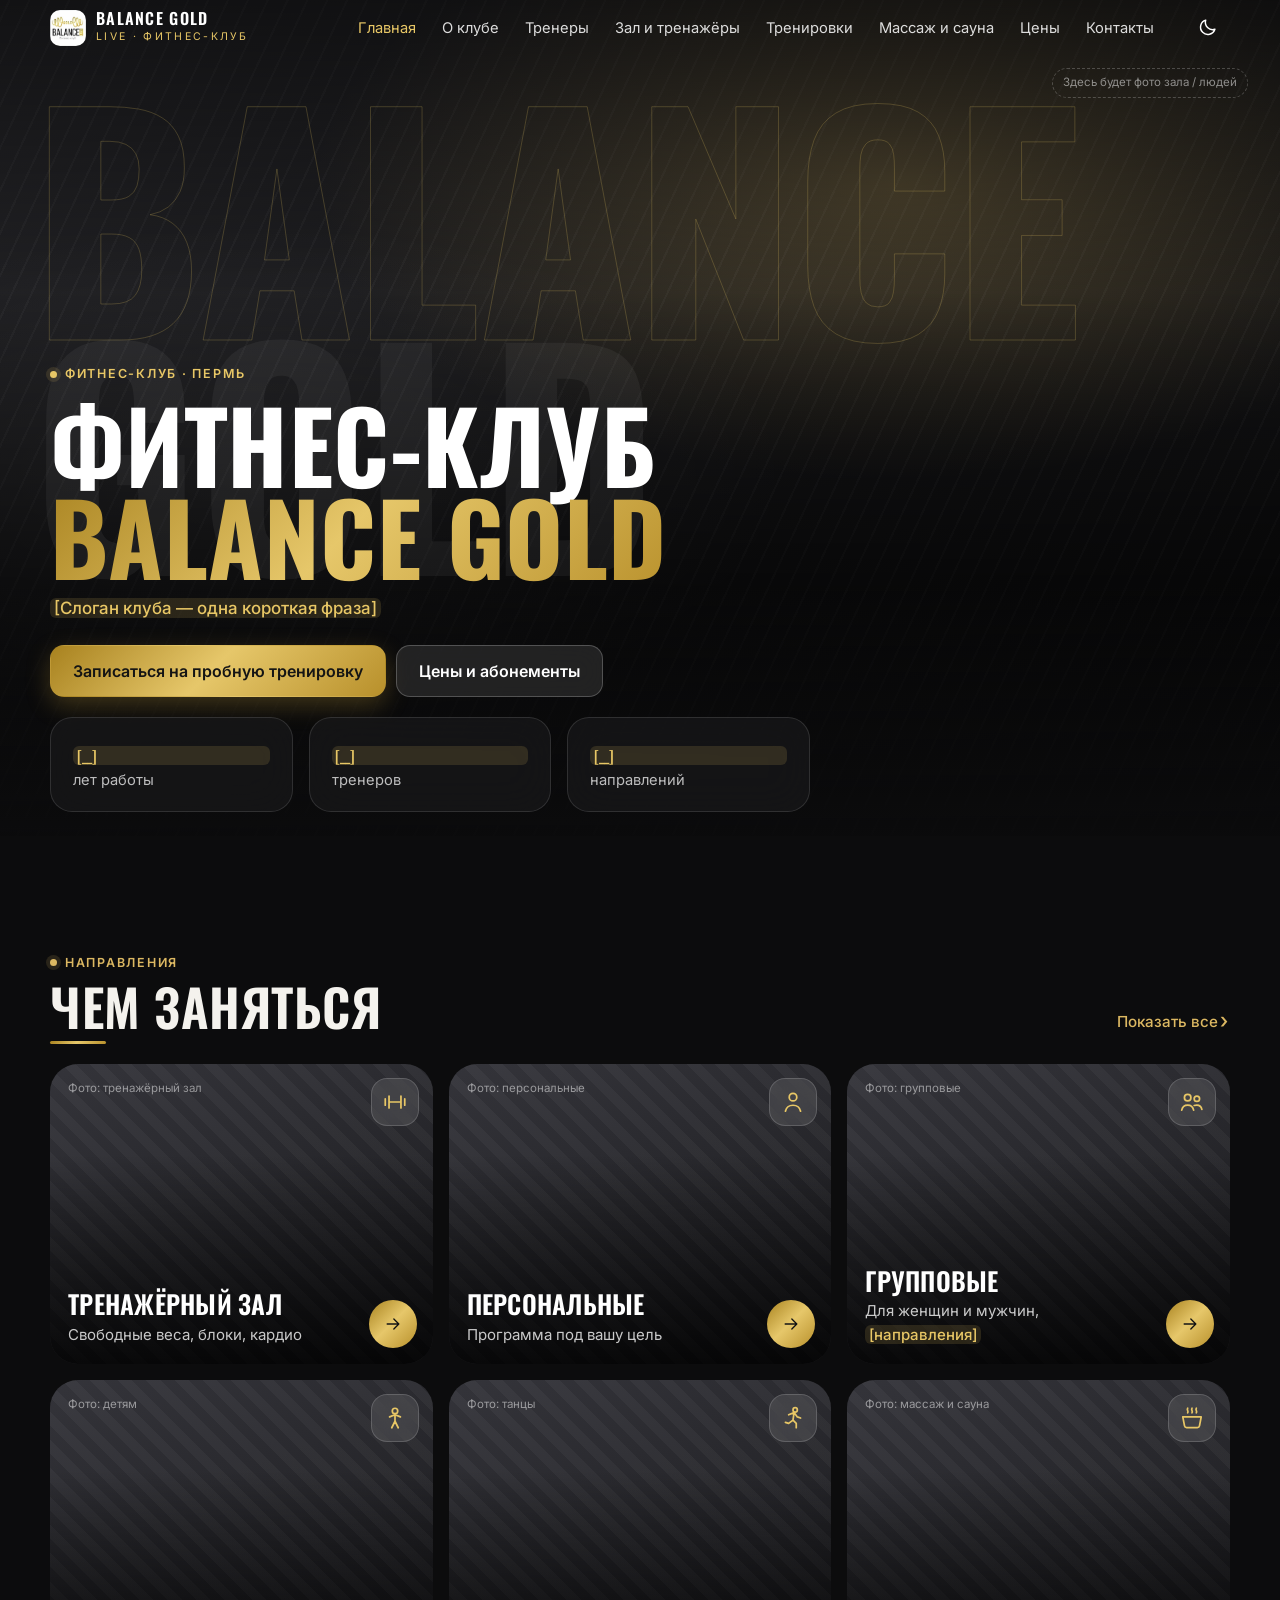
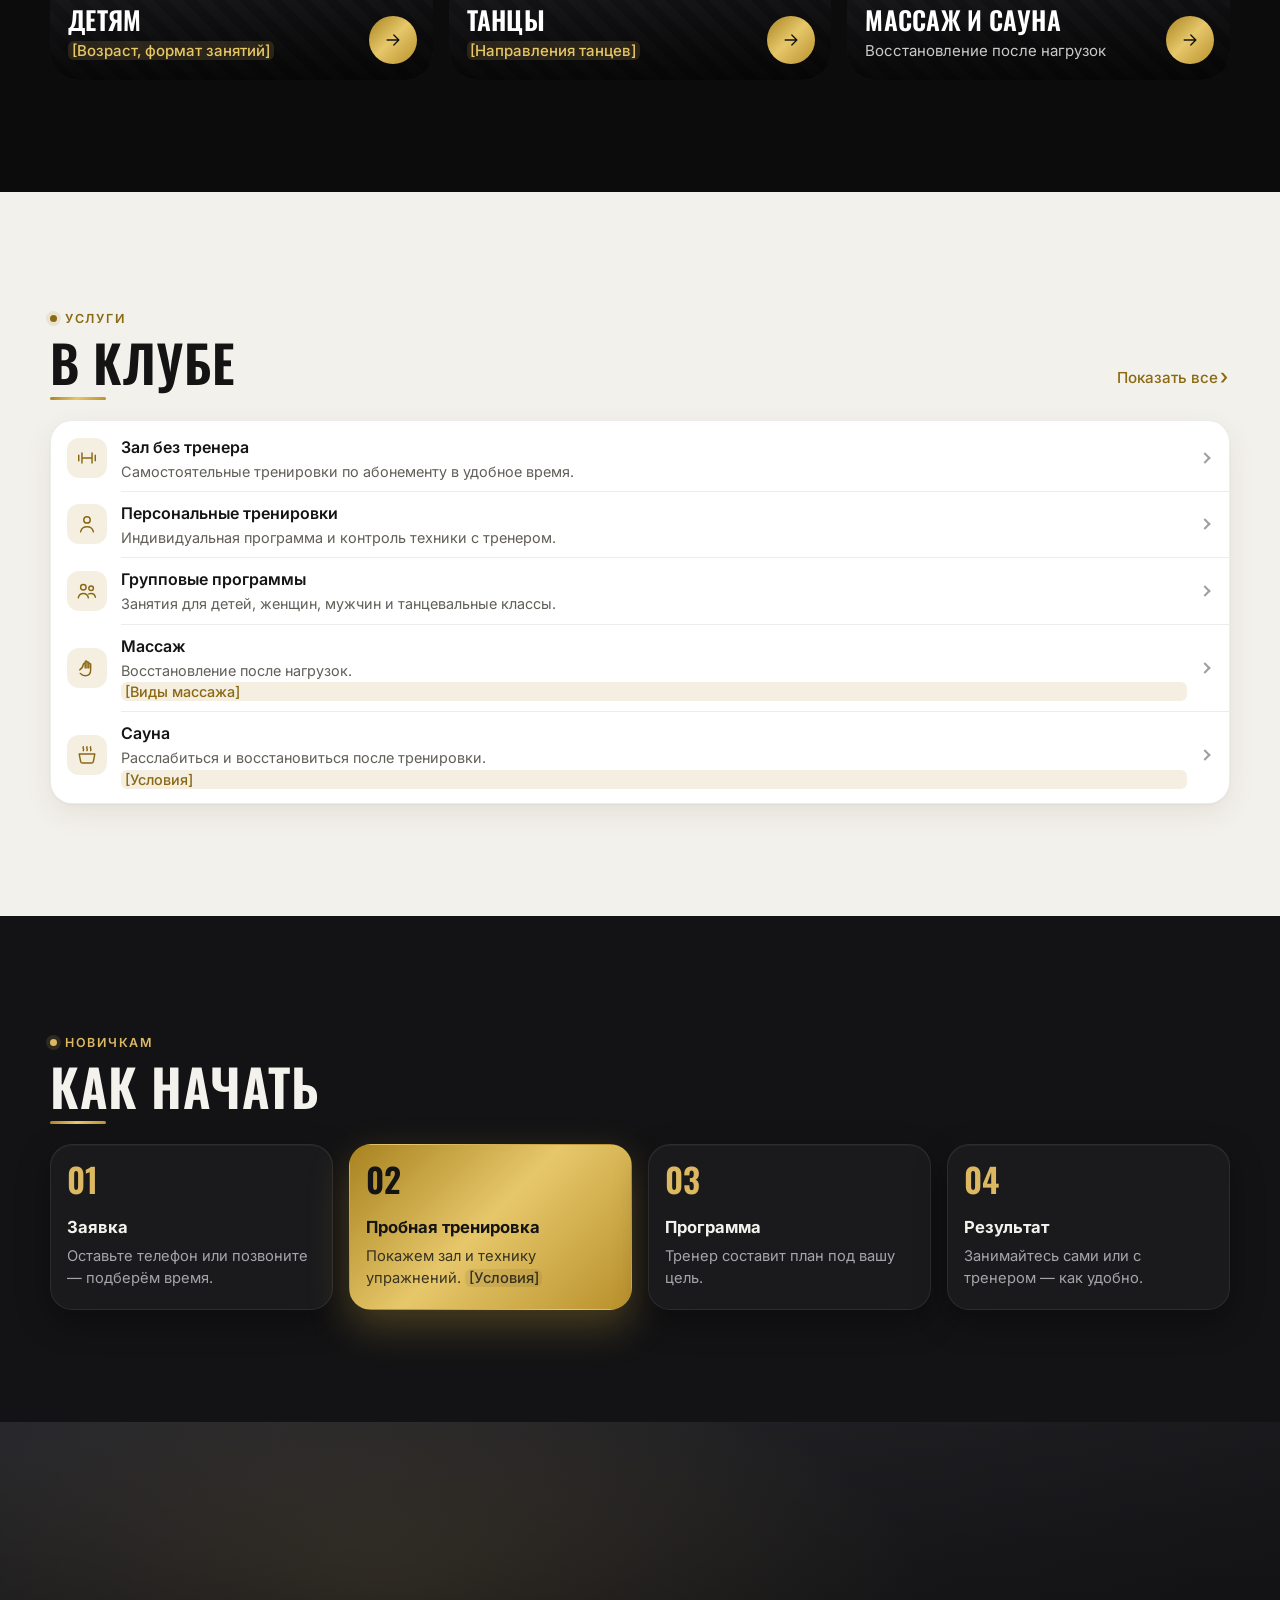
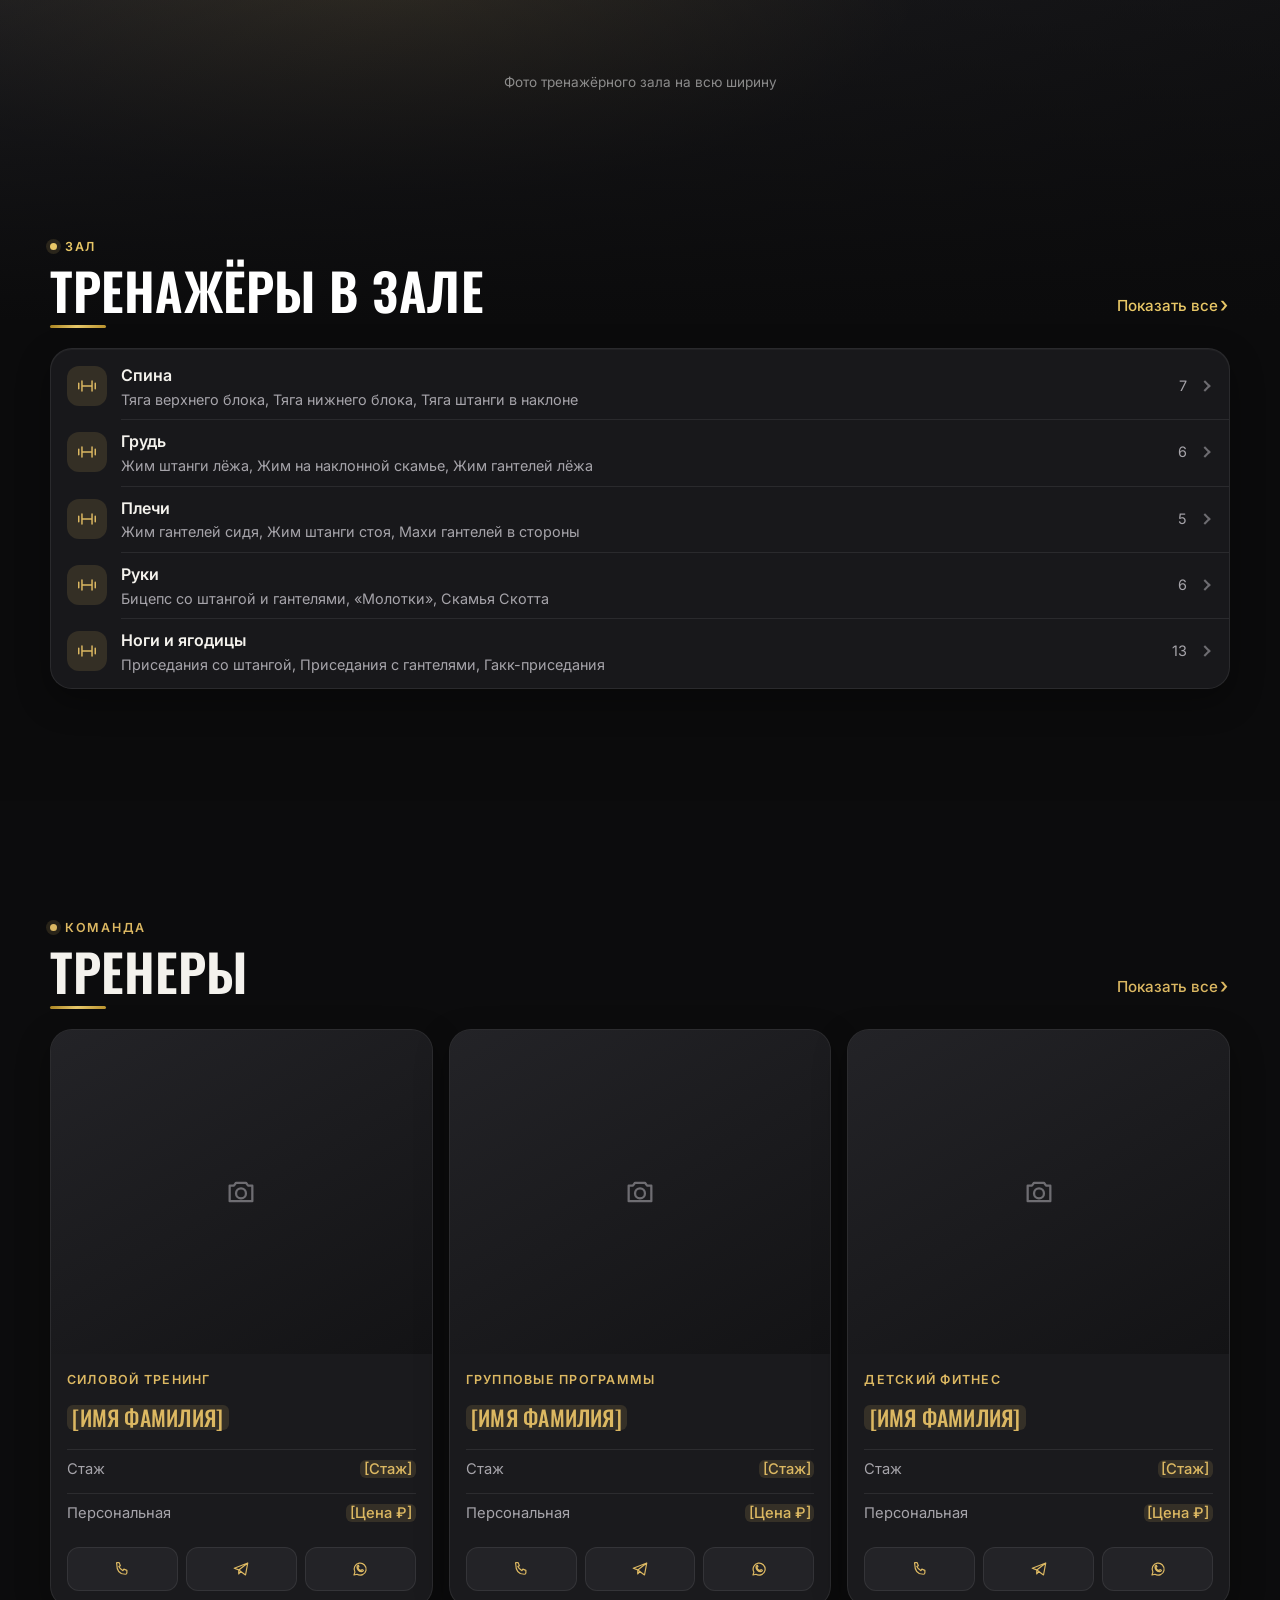
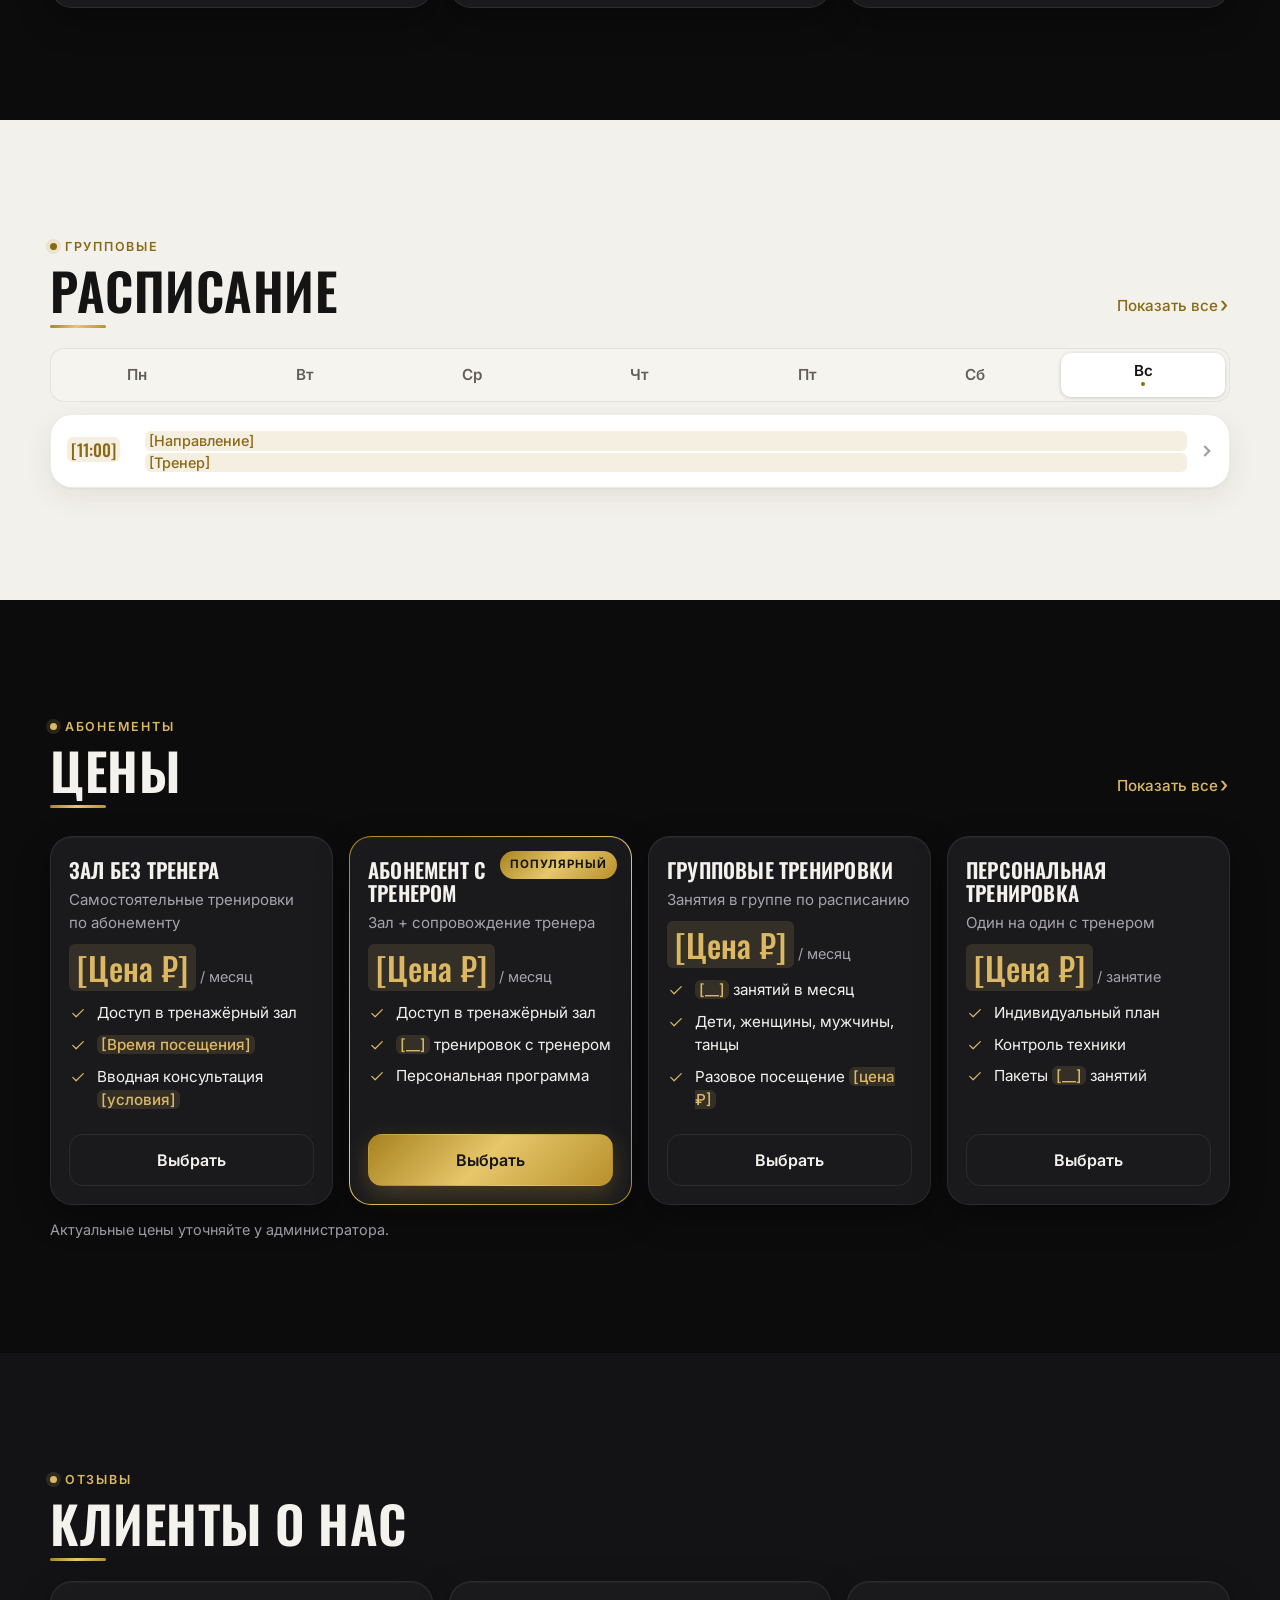
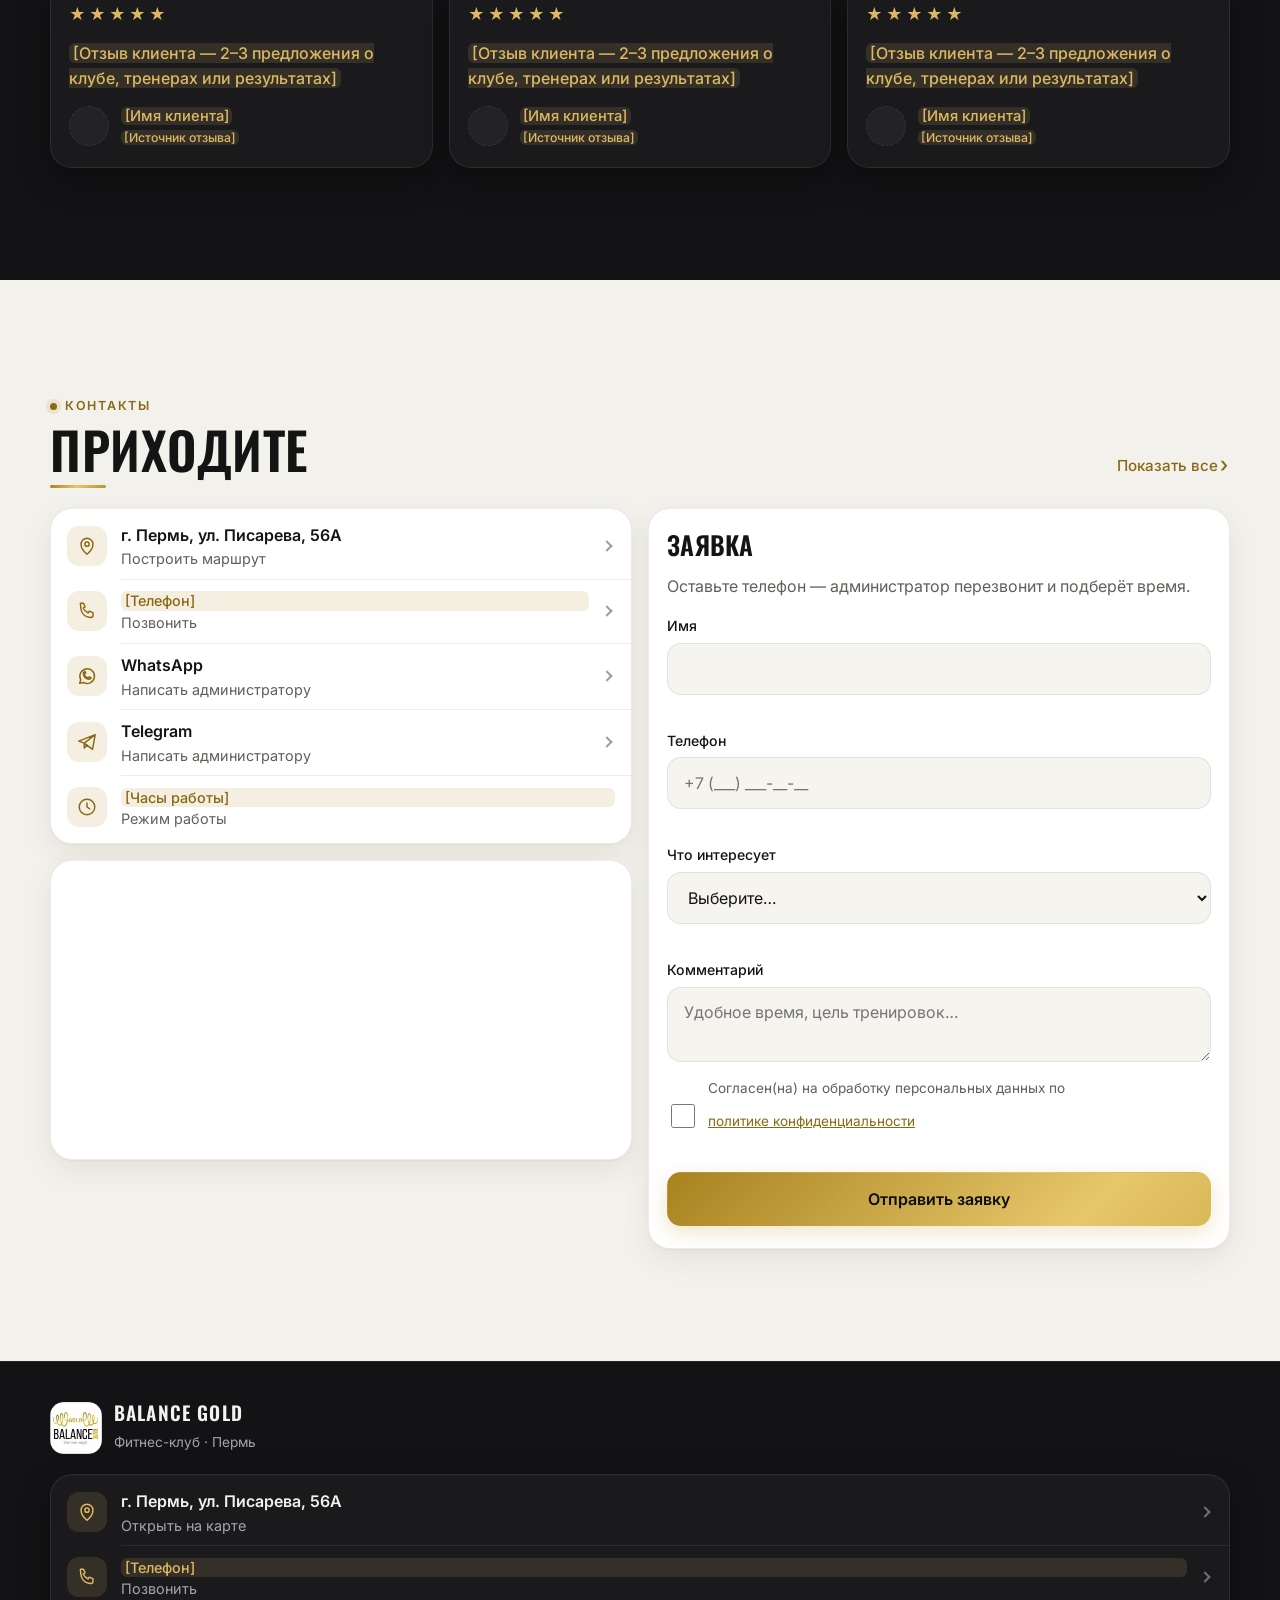
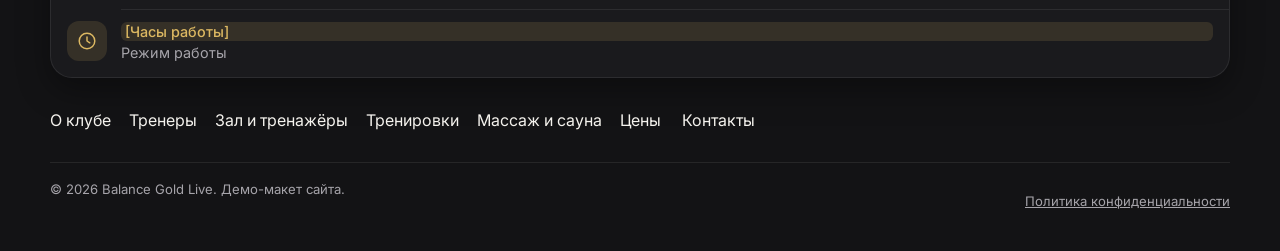
==== index.html @ ab2b9966 "Демо-сайт фитнес-клуба Balance Gold Live Статический мобильный сайт: 9 страниц, тёмная и светлая тем" ====
<!doctype html>
<html lang="ru" data-theme="dark">
<head>
  <meta charset="utf-8">
  <meta name="viewport" content="width=device-width, initial-scale=1, viewport-fit=cover">
  <meta name="robots" content="noindex, nofollow">
  <title>Balance Gold Live — фитнес-клуб в Перми, ул. Писарева, 56А</title>
  <meta name="description" content="Фитнес-клуб Balance Gold Live в Перми: тренажёрный зал, персональные и групповые тренировки, массаж и сауна. Запишитесь на пробную тренировку.">
  <meta property="og:type" content="website">
  <meta property="og:title" content="Balance Gold Live — фитнес-клуб в Перми">
  <meta property="og:description" content="Тренажёрный зал, тренеры, групповые программы, массаж и сауна на ул. Писарева, 56А.">
  <meta property="og:image" content="assets/logo.png">
  <meta property="og:locale" content="ru_RU">
  <meta name="theme-color" content="#0c0c0d">
  <link rel="icon" href="assets/logo.png">
  <link rel="apple-touch-icon" href="assets/logo.png">
  <script>
    /* До отрисовки: тема из памяти + класс .js для анимаций (если main.js не загрузится, через 2.5 с всё покажется) */
    (function (d) {
      try { var t = localStorage.getItem("bg-theme"); if (t) d.setAttribute("data-theme", t); } catch (e) {}
      d.classList.add("js");
      setTimeout(function () { if (!window.__animReady) d.classList.remove("js"); }, 2500);
    })(document.documentElement);
  </script>
  <link rel="preconnect" href="https://fonts.googleapis.com">
  <link rel="preconnect" href="https://fonts.gstatic.com" crossorigin>
  <link href="https://fonts.googleapis.com/css2?family=Inter:wght@400;500;600;700&family=Oswald:wght@500;600;700&display=swap" rel="stylesheet">
  <link rel="stylesheet" href="css/styles.css?v=5">
  <link rel="stylesheet" href="css/app.css?v=5">
  <script type="application/ld+json">
  {
    "@context": "https://schema.org",
    "@type": "SportsActivityLocation",
    "name": "Balance Gold Live",
    "description": "Фитнес-клуб: тренажёрный зал, персональные и групповые тренировки, массаж, сауна",
    "image": "assets/logo.png",
    "address": {
      "@type": "PostalAddress",
      "streetAddress": "ул. Писарева, 56А",
      "addressLocality": "Пермь",
      "addressCountry": "RU"
    },
    "telephone": "[Телефон]",
    "openingHours": "[Часы работы]"
  }
  </script>
</head>
<body class="app">
  <a class="skip-link" href="#main">Перейти к содержимому</a>
  <header id="site-header"></header>

  <main id="main">
    <!-- ПЕРВЫЙ ЭКРАН: фото (пока плейсхолдер) + огромный бледный текст + заголовок + 2 кнопки -->
    <section class="hero2" aria-labelledby="hero-title">
      <div class="hero2__media" role="img" aria-label="Место для фото зала или людей на тренировке"></div>
      <div class="hero2__shade" aria-hidden="true"></div>
      <div class="hero2__bgtext" aria-hidden="true"><span>Balance</span><span>Gold</span></div>
      <span class="hero2__note">Здесь будет фото зала / людей</span>
      <div class="wrap">
        <span class="dot-label" data-anim="fade">Фитнес-клуб · Пермь</span>
        <h1 id="hero-title" data-anim="up" style="--i:1">Фитнес-клуб<br><em>Balance Gold</em></h1>
        <p class="hero2__slogan" data-anim="up" style="--i:2" data-render="clubText" data-key="slogan"></p>
        <div class="hero2__actions" data-anim="up" style="--i:3">
          <a class="b b--gold press" href="#zayavka">Записаться на пробную тренировку</a>
          <a class="b b--glass press" href="#ceny">Цены и абонементы</a>
        </div>
        <!-- Стеклянные карточки с цифрами (всегда поверх тёмного фото — читаются в обеих темах) -->
        <div class="stats" data-render="stats2"></div>
      </div>
    </section>

    <!-- НАПРАВЛЕНИЯ: карточки с фото -->
    <section class="sec" aria-labelledby="dir-title">
      <div class="wrap">
        <div class="sec-head">
          <div><span class="dot-label">Направления</span><h2 class="sec-title" id="dir-title">Чем заняться</h2></div>
          <a class="more" href="trenirovki.html">Показать все</a>
        </div>
        <div class="rail" data-render="dirCards"></div>
      </div>
    </section>

    <!-- УСЛУГИ: группа строк в одной карточке (светлая тёплая секция) -->
    <section class="sec sec--invert" aria-labelledby="svc-title">
      <div class="wrap">
        <div class="sec-head">
          <div><span class="dot-label">Услуги</span><h2 class="sec-title" id="svc-title">В клубе</h2></div>
          <a class="more" href="ceny.html">Показать все</a>
        </div>
        <div class="card rows" data-anim="up" data-render="serviceRows"></div>
      </div>
    </section>

    <!-- КАК НАЧАТЬ: нумерованные карточки, одна золотая -->
    <section class="sec sec--alt" aria-labelledby="steps-title">
      <div class="wrap">
        <div class="sec-head">
          <div><span class="dot-label">Новичкам</span><h2 class="sec-title" id="steps-title">Как начать</h2></div>
        </div>
        <div class="steps2" data-render="steps2"></div>
      </div>
    </section>

    <!-- ЗАЛ: фото на всю ширину + строки групп мышц -->
    <section class="bleed" aria-labelledby="gym-title">
      <div class="bleed__photo" role="img" aria-label="Место для фото тренажёрного зала"><span style="position:relative;z-index:1">Фото тренажёрного зала на всю ширину</span></div>
      <div class="wrap bleed__head">
        <div class="sec-head">
          <div><span class="dot-label">Зал</span><h2 class="sec-title" id="gym-title">Тренажёры в зале</h2></div>
          <a class="more" href="zal.html">Показать все</a>
        </div>
        <div class="card rows" data-anim="up" data-render="muscleRows" data-limit="5"></div>
      </div>
    </section>

    <!-- ТРЕНЕРЫ -->
    <section class="sec" aria-labelledby="coach-title">
      <div class="wrap">
        <div class="sec-head">
          <div><span class="dot-label">Команда</span><h2 class="sec-title" id="coach-title">Тренеры</h2></div>
          <a class="more" href="trenery.html">Показать все</a>
        </div>
        <div class="rail" data-render="coaches" data-limit="3"></div>
      </div>
    </section>

    <!-- РАСПИСАНИЕ: вкладки по дням -->
    <section class="sec sec--invert" aria-labelledby="sch-title">
      <div class="wrap">
        <div class="sec-head">
          <div><span class="dot-label">Групповые</span><h2 class="sec-title" id="sch-title">Расписание</h2></div>
          <a class="more" href="trenirovki.html#raspisanie">Показать все</a>
        </div>
        <div data-anim="up" data-render="dayTabs"></div>
      </div>
    </section>

    <!-- ЦЕНЫ -->
    <section class="sec" id="ceny" aria-labelledby="price-title">
      <div class="wrap">
        <div class="sec-head">
          <div><span class="dot-label">Абонементы</span><h2 class="sec-title" id="price-title">Цены</h2></div>
          <a class="more" href="ceny.html">Показать все</a>
        </div>
        <div class="rail rail--4" data-render="plans" style="padding-top:8px"></div>
        <p class="note">Актуальные цены уточняйте у администратора.</p>
      </div>
    </section>

    <!-- ОТЗЫВЫ -->
    <section class="sec sec--alt" aria-labelledby="rev-title">
      <div class="wrap">
        <div class="sec-head">
          <div><span class="dot-label">Отзывы</span><h2 class="sec-title" id="rev-title">Клиенты о нас</h2></div>
        </div>
        <div class="rail" data-render="quotes"></div>
      </div>
    </section>

    <!-- КОНТАКТЫ И ЗАЯВКА -->
    <section class="sec sec--invert" id="zayavka" aria-labelledby="cnt-title">
      <div class="wrap">
        <div class="sec-head">
          <div><span class="dot-label">Контакты</span><h2 class="sec-title" id="cnt-title">Приходите</h2></div>
          <a class="more" href="kontakty.html">Показать все</a>
        </div>
        <div class="contact2">
          <div style="display:grid;gap:var(--gap)">
            <div class="card rows" data-anim="left" data-render="contactRows"></div>
            <div class="card map2" data-anim="left" data-render="map"></div>
          </div>
          <div data-anim="right" data-render="leadForm"></div>
        </div>
      </div>
    </section>
  </main>

  <footer id="site-footer"></footer>

  <script src="js/data.js?v=5"></script>
  <script src="js/main.js?v=5"></script>
</body>
</html>
---- css/styles.css ----
/* =========================================================
   Balance Gold Live — дизайн-токены
   Меняйте цвета, шрифты и отступы здесь — они применятся ко всему сайту.
   ========================================================= */
:root {
  /* Цвета */
  --black: #0d0d0e;
  --graphite: #17171a;
  --graphite-2: #212125;
  --line-dark: #2e2e33;
  --white: #ffffff;
  --paper: #f6f4ef;          /* тёплый светлый фон для светлых секций */
  --line-light: #e4e0d6;
  --text: #1a1a1c;
  --text-muted: #5f5f66;     /* серый на светлом (контраст ≥ 4.5:1) */
  --text-muted-dark: #a6a6ad;/* серый на тёмном (контраст ≥ 4.5:1) */

  --gold: #c9a23a;           /* основной золотой — на тёмном фоне */
  --gold-light: #e8c766;
  --gold-dark: #9a7418;
  --gold-ink: #7d5e10;       /* золото для текста на белом (контраст ≥ 4.5:1) */
  --gold-grad: linear-gradient(135deg, #b8902b 0%, #e8c766 48%, #9a7418 100%);

  /* Шрифты */
  --font-head: "Oswald", "Arial Narrow", sans-serif;
  --font-body: "Inter", system-ui, -apple-system, "Segoe UI", sans-serif;

  /* Размеры текста (адаптивные) */
  --fs-h1: clamp(2.4rem, 6vw + 1rem, 5.2rem);
  --fs-h2: clamp(1.9rem, 3vw + 1rem, 3rem);
  --fs-h3: 1.25rem;
  --fs-body: 1rem;
  --fs-small: .875rem;

  /* Отступы */
  --sp-1: 4px;  --sp-2: 8px;  --sp-3: 12px; --sp-4: 16px;
  --sp-5: 24px; --sp-6: 32px; --sp-7: 48px; --sp-8: 72px; --sp-9: 112px;
  --container: 1200px;
  --gutter: 16px;

  /* Формы */
  --radius: 14px;
  --radius-sm: 8px;
  --shadow: 0 10px 30px rgba(0,0,0,.08);
  --shadow-dark: 0 14px 40px rgba(0,0,0,.45);
  --ease: cubic-bezier(.2,.7,.2,1);
}
@media (min-width: 768px) { :root { --gutter: 32px; } }

/* ---------- База ---------- */
*, *::before, *::after { box-sizing: border-box; }
html { scroll-behavior: smooth; -webkit-text-size-adjust: 100%; }
body {
  margin: 0;
  font-family: var(--font-body);
  font-size: var(--fs-body);
  line-height: 1.6;
  color: var(--text);
  background: var(--white);
  overflow-x: hidden;
}
img { max-width: 100%; display: block; }
a { color: inherit; }
h1, h2, h3 { font-family: var(--font-head); font-weight: 600; line-height: 1.08; margin: 0; letter-spacing: .01em; text-transform: uppercase; }
p { margin: 0; }
:focus-visible { outline: 3px solid var(--gold-light); outline-offset: 3px; border-radius: 4px; }
.sr-only { position: absolute; width: 1px; height: 1px; overflow: hidden; clip: rect(0 0 0 0); white-space: nowrap; }
.skip-link { position: absolute; left: 12px; top: -60px; z-index: 100; background: var(--gold); color: var(--black); padding: 10px 16px; border-radius: var(--radius-sm); font-weight: 600; }
.skip-link:focus { top: 12px; }

.container { width: 100%; max-width: calc(var(--container) + var(--gutter) * 2); margin: 0 auto; padding: 0 var(--gutter); }
.section { padding: var(--sp-8) 0; }
@media (min-width: 1024px) { .section { padding: var(--sp-9) 0; } }
.section--dark { background: var(--black); color: var(--white); }
.section--graphite { background: var(--graphite); color: var(--white); }
.section--paper { background: var(--paper); }

/* Плейсхолдер — квадратные скобки подсвечиваются, чтобы заглушки были видны */
.ph { color: var(--gold-ink); background: rgba(201,162,58,.12); border-radius: 4px; padding: 0 .25em; font-weight: 500; }
.section--dark .ph, .section--graphite .ph, .hero .ph, .site-footer .ph { color: var(--gold-light); background: rgba(232,199,102,.1); }

/* ---------- Заголовки секций ---------- */
.eyebrow {
  display: inline-flex; align-items: center; gap: 10px;
  font-family: var(--font-head); font-size: .85rem; letter-spacing: .22em; text-transform: uppercase;
  color: var(--gold-ink); margin-bottom: var(--sp-4);
}
.eyebrow::before { content: ""; width: 28px; height: 2px; background: var(--gold-grad); }
.section--dark .eyebrow, .section--graphite .eyebrow { color: var(--gold); }
.section-head { display: flex; flex-wrap: wrap; align-items: flex-end; justify-content: space-between; gap: var(--sp-5); margin-bottom: var(--sp-7); }
.section-head h2 { font-size: var(--fs-h2); max-width: 16ch; }
.section-head p { max-width: 46ch; color: var(--text-muted); }
.section--dark .section-head p, .section--graphite .section-head p { color: var(--text-muted-dark); }
.gold-text { background: var(--gold-grad); -webkit-background-clip: text; background-clip: text; color: transparent; }

/* ---------- Кнопки ---------- */
.btn {
  display: inline-flex; align-items: center; justify-content: center; gap: 10px;
  min-height: 48px; padding: 0 26px; border-radius: 999px; border: 1.5px solid transparent;
  font-family: var(--font-head); font-size: 1rem; letter-spacing: .08em; text-transform: uppercase;
  text-decoration: none; cursor: pointer; transition: transform .25s var(--ease), box-shadow .25s var(--ease), background-color .25s, color .25s, border-color .25s;
}
.btn svg { width: 18px; height: 18px; flex: none; }
.btn--gold { background: var(--gold-grad); background-size: 160% 160%; color: var(--black); box-shadow: 0 6px 20px rgba(201,162,58,.28); }
.btn--gold:hover { transform: translateY(-2px); box-shadow: 0 10px 28px rgba(201,162,58,.42); background-position: 100% 0; }
.btn--outline { border-color: rgba(255,255,255,.4); color: var(--white); background: transparent; }
.btn--outline:hover { border-color: var(--gold-light); color: var(--gold-light); }
.btn--dark { background: var(--black); color: var(--white); }
.btn--dark:hover { background: var(--graphite-2); transform: translateY(-2px); }
.btn--ghost { border-color: var(--line-light); color: var(--text); background: var(--white); }
.btn--ghost:hover { border-color: var(--gold); color: var(--gold-ink); }
.btn--sm { min-height: 40px; padding: 0 16px; font-size: .85rem; }
.btn--block { width: 100%; }

/* ---------- Шапка ---------- */
.site-header {
  position: sticky; top: 0; z-index: 50;
  background: rgba(13,13,14,.88); backdrop-filter: blur(12px); -webkit-backdrop-filter: blur(12px);
  border-bottom: 1px solid rgba(201,162,58,.18);
  color: var(--white);
}
.site-header .container { display: flex; align-items: center; justify-content: space-between; gap: var(--sp-4); height: 72px; }
.brand { display: flex; align-items: center; gap: 12px; text-decoration: none; }
.brand img { width: 52px; height: 52px; border-radius: 12px; }
.brand-text { font-family: var(--font-head); line-height: 1; text-transform: uppercase; }
.brand-text b { display: block; font-size: 1.15rem; letter-spacing: .06em; font-weight: 600; }
.brand-text small { display: block; font-size: .7rem; letter-spacing: .3em; color: var(--gold); margin-top: 4px; }
.nav { display: none; }
.nav ul { list-style: none; margin: 0; padding: 0; display: flex; gap: 4px; }
.nav a { display: block; padding: 8px 12px; font-size: .92rem; text-decoration: none; color: rgba(255,255,255,.82); border-radius: 999px; transition: color .2s, background-color .2s; }
.nav a:hover, .nav a[aria-current="page"] { color: var(--gold-light); }
.nav a[aria-current="page"] { background: rgba(201,162,58,.1); }
.header-cta { display: none; }
.burger { width: 46px; height: 46px; border-radius: 12px; border: 1px solid var(--line-dark); background: transparent; color: var(--white); display: grid; place-items: center; cursor: pointer; }
.burger span, .burger span::before, .burger span::after { display: block; width: 20px; height: 2px; background: currentColor; border-radius: 2px; position: relative; transition: transform .3s var(--ease), background-color .2s; }
.burger span::before, .burger span::after { content: ""; position: absolute; left: 0; }
.burger span::before { top: -6px; } .burger span::after { top: 6px; }
.burger[aria-expanded="true"] span { background: transparent; }
.burger[aria-expanded="true"] span::before { transform: translateY(6px) rotate(45deg); }
.burger[aria-expanded="true"] span::after { transform: translateY(-6px) rotate(-45deg); }

.mobile-menu {
  position: fixed; inset: 72px 0 0 0; z-index: 49; background: var(--black); color: var(--white);
  padding: var(--sp-5) var(--gutter) var(--sp-7); overflow-y: auto;
  opacity: 0; visibility: hidden; transform: translateY(-8px); transition: opacity .25s, transform .25s var(--ease), visibility .25s;
}
.mobile-menu.is-open { opacity: 1; visibility: visible; transform: none; }
.mobile-menu ul { list-style: none; margin: 0 0 var(--sp-6); padding: 0; }
.mobile-menu li a { display: flex; justify-content: space-between; padding: 16px 0; border-bottom: 1px solid var(--line-dark); font-family: var(--font-head); font-size: 1.4rem; text-transform: uppercase; text-decoration: none; letter-spacing: .04em; }
.mobile-menu li a[aria-current="page"] { color: var(--gold-light); }
.mobile-menu li a::after { content: "→"; color: var(--gold); }

@media (min-width: 1100px) {
  .nav { display: block; }
  .header-cta { display: inline-flex; }
  .burger, .mobile-menu { display: none; }
}

/* ---------- Первый экран ---------- */
.hero {
  position: relative; color: var(--white); background: var(--black); overflow: hidden;
  min-height: calc(100svh - 72px); display: flex; align-items: center; padding: var(--sp-8) 0;
}
.hero__bg {
  position: absolute; inset: 0;
  background:
    radial-gradient(60% 70% at 85% 30%, rgba(201,162,58,.22), transparent 60%),
    radial-gradient(50% 60% at 10% 100%, rgba(201,162,58,.10), transparent 60%),
    repeating-linear-gradient(115deg, rgba(255,255,255,.025) 0 2px, transparent 2px 22px),
    linear-gradient(180deg, #121214, #0b0b0c);
}
.hero__photo-note {
  position: absolute; right: var(--gutter); bottom: var(--sp-5);
  font-size: .75rem; color: rgba(255,255,255,.45); border: 1px dashed rgba(255,255,255,.2); border-radius: 999px; padding: 6px 12px;
}
.hero__waves { position: absolute; right: -60px; top: 50%; transform: translateY(-50%); width: min(720px, 90vw); opacity: .5; pointer-events: none; }
.hero .container { position: relative; display: grid; gap: var(--sp-7); align-items: center; }
.hero__kicker { display: inline-flex; align-items: center; gap: 10px; font-size: .85rem; color: var(--text-muted-dark); border: 1px solid var(--line-dark); padding: 6px 14px 6px 8px; border-radius: 999px; margin-bottom: var(--sp-5); }
.hero__kicker i { width: 8px; height: 8px; border-radius: 50%; background: var(--gold); box-shadow: 0 0 0 4px rgba(201,162,58,.2); }
.hero h1 { font-size: var(--fs-h1); font-weight: 700; }
.hero h1 .line2 { display: block; }
.hero__slogan { margin-top: var(--sp-5); font-size: 1.15rem; color: rgba(255,255,255,.82); max-width: 40ch; }
.hero__actions { display: flex; flex-wrap: wrap; gap: var(--sp-3); margin-top: var(--sp-6); }
.hero__facts { display: flex; flex-wrap: wrap; gap: var(--sp-5) var(--sp-6); margin-top: var(--sp-7); padding-top: var(--sp-5); border-top: 1px solid var(--line-dark); }
.hero__facts div { min-width: 120px; }
.hero__facts b { display: block; font-family: var(--font-head); font-size: 1.6rem; font-weight: 500; }
.hero__facts span { font-size: .85rem; color: var(--text-muted-dark); }
.hero__logo-card { justify-self: center; position: relative; width: min(300px, 70vw); aspect-ratio: 1; }
.hero__logo-card img { width: 100%; height: 100%; border-radius: 22%; box-shadow: var(--shadow-dark), 0 0 0 1px rgba(201,162,58,.35), 0 0 80px rgba(201,162,58,.18); }
.hero__logo-card::before { content: ""; position: absolute; inset: -18px; border-radius: 26%; border: 1px solid rgba(201,162,58,.3); }
@media (min-width: 900px) {
  .hero .container { grid-template-columns: 1.3fr .9fr; }
  .hero__logo-card { justify-self: end; }
}

/* ---------- Карточки услуг ---------- */
.grid { display: grid; gap: var(--sp-4); }
@media (min-width: 640px) { .grid--2, .grid--3, .grid--4, .grid--5 { grid-template-columns: repeat(2, 1fr); } }
@media (min-width: 1024px) {
  .grid--3 { grid-template-columns: repeat(3, 1fr); }
  .grid--4 { grid-template-columns: repeat(4, 1fr); }
  .grid--5 { grid-template-columns: repeat(6, 1fr); }
  .grid--5 > :nth-child(-n+3) { grid-column: span 2; }
  .grid--5 > :nth-child(n+4) { grid-column: span 3; }
}
.service {
  position: relative; display: flex; flex-direction: column; gap: var(--sp-3);
  padding: var(--sp-6) var(--sp-5); background: var(--white); border: 1px solid var(--line-light); border-radius: var(--radius);
  text-decoration: none; overflow: hidden; transition: transform .3s var(--ease), box-shadow .3s var(--ease), border-color .3s;
}
.service::after { content: ""; position: absolute; left: 0; right: 0; bottom: 0; height: 3px; background: var(--gold-grad); transform: scaleX(0); transform-origin: left; transition: transform .4s var(--ease); }
.service:hover { transform: translateY(-4px); box-shadow: var(--shadow); border-color: transparent; }
.service:hover::after { transform: scaleX(1); }
.service__icon { width: 52px; height: 52px; border-radius: 14px; display: grid; place-items: center; background: var(--black); color: var(--gold-light); margin-bottom: var(--sp-2); }
.service__icon svg { width: 26px; height: 26px; }
.service h3 { font-size: var(--fs-h3); }
.service p { color: var(--text-muted); font-size: .95rem; }
.service__more { margin-top: auto; padding-top: var(--sp-3); font-size: .9rem; font-weight: 600; color: var(--gold-ink); }

/* ---------- Тренажёры (превью) ---------- */
.equip { display: grid; gap: var(--sp-6); }
@media (min-width: 900px) { .equip { grid-template-columns: 1fr 1.1fr; align-items: stretch; } }
.photo-ph {
  position: relative; border-radius: var(--radius); overflow: hidden; min-height: 260px;
  background: linear-gradient(135deg, #2a2a2e, #1b1b1e); display: grid; place-items: center; text-align: center;
  color: rgba(255,255,255,.55); font-size: .9rem; padding: var(--sp-5);
}
.photo-ph::before { content: ""; position: absolute; inset: 0; background: repeating-linear-gradient(45deg, rgba(255,255,255,.03) 0 10px, transparent 10px 20px); }
.photo-ph::after { content: ""; position: absolute; inset: 0; background: linear-gradient(180deg, transparent 50%, rgba(0,0,0,.45)); }
.photo-ph span { position: relative; z-index: 1; display: inline-flex; flex-direction: column; align-items: center; gap: 10px; }
.photo-ph svg { width: 34px; height: 34px; color: var(--gold); opacity: .8; }
.photo-ph--light { background: linear-gradient(135deg, #e9e6df, #dcd8ce); color: var(--text-muted); }
.photo-ph--light::after { display: none; }
.muscle-list { display: grid; gap: var(--sp-2); }
@media (min-width: 560px) { .muscle-list { grid-template-columns: 1fr 1fr; } }
.muscle {
  display: flex; justify-content: space-between; align-items: center; gap: var(--sp-3);
  padding: 14px 18px; border-radius: var(--radius-sm); border: 1px solid var(--line-dark); background: var(--graphite-2);
  transition: border-color .25s, transform .25s var(--ease);
}
.muscle:hover { border-color: rgba(201,162,58,.6); transform: translateX(3px); }
.muscle b { font-weight: 500; }
.muscle small { color: var(--text-muted-dark); font-size: .8rem; display: block; margin-top: 2px; }
.muscle__count { flex: none; font-family: var(--font-head); color: var(--black); background: var(--gold-grad); border-radius: 999px; min-width: 34px; height: 28px; display: grid; place-items: center; font-size: .9rem; padding: 0 8px; }
.equip__note { margin-top: var(--sp-5); display: flex; flex-wrap: wrap; gap: var(--sp-3); align-items: center; }

/* ---------- Тренеры ---------- */
.trainer { background: var(--white); border-radius: var(--radius); border: 1px solid var(--line-light); overflow: hidden; display: flex; flex-direction: column; transition: transform .3s var(--ease), box-shadow .3s var(--ease); }
.trainer:hover { transform: translateY(-4px); box-shadow: var(--shadow); }
.trainer .photo-ph { border-radius: 0; min-height: 0; aspect-ratio: 4 / 3; }
.trainer__body { padding: var(--sp-5); display: flex; flex-direction: column; gap: var(--sp-2); flex: 1; }
.trainer__tag { align-self: flex-start; font-size: .75rem; letter-spacing: .12em; text-transform: uppercase; color: var(--gold-ink); border: 1px solid rgba(201,162,58,.45); border-radius: 999px; padding: 3px 10px; }
.trainer h3 { font-size: 1.35rem; margin-top: var(--sp-1); }
.trainer dl { margin: var(--sp-2) 0 0; display: grid; grid-template-columns: auto 1fr; gap: 4px 12px; font-size: .9rem; }
.trainer dt { color: var(--text-muted); }
.trainer dd { margin: 0; text-align: right; }
.trainer__contacts { display: grid; grid-template-columns: repeat(3, 1fr); gap: 6px; margin-top: auto; padding-top: var(--sp-4); }
.contact-btn { display: flex; flex-direction: column; align-items: center; gap: 4px; padding: 10px 4px; border-radius: var(--radius-sm); border: 1px solid var(--line-light); font-size: .75rem; text-decoration: none; color: var(--text); transition: border-color .2s, background-color .2s, color .2s; }
.contact-btn svg { width: 18px; height: 18px; color: var(--gold-ink); }
.contact-btn:hover { background: var(--black); color: var(--white); border-color: var(--black); }
.contact-btn:hover svg { color: var(--gold-light); }

/* ---------- Цены ---------- */
.price { position: relative; display: flex; flex-direction: column; gap: var(--sp-3); padding: var(--sp-6) var(--sp-5); border-radius: var(--radius); background: var(--graphite-2); border: 1px solid var(--line-dark); }
.price h3 { font-size: 1.2rem; }
.price p { color: var(--text-muted-dark); font-size: .92rem; }
.price__value { font-family: var(--font-head); font-size: 2rem; margin: var(--sp-2) 0; }
.price__value small { font-family: var(--font-body); font-size: .85rem; color: var(--text-muted-dark); margin-left: 4px; }
.price ul { list-style: none; margin: 0 0 var(--sp-4); padding: 0; display: grid; gap: 8px; font-size: .92rem; }
.price li { display: flex; gap: 10px; }
.price li::before { content: ""; flex: none; width: 16px; height: 16px; margin-top: 3px; border-radius: 50%; background: radial-gradient(circle, var(--gold) 0 3px, transparent 4px), rgba(201,162,58,.18); }
.price .btn { margin-top: auto; }
.price--popular { border: 1.5px solid transparent; background: linear-gradient(var(--graphite-2), var(--graphite-2)) padding-box, var(--gold-grad) border-box; box-shadow: 0 20px 50px rgba(201,162,58,.15); }
.price__badge { position: absolute; top: -13px; left: var(--sp-5); background: var(--gold-grad); color: var(--black); font-family: var(--font-head); letter-spacing: .12em; text-transform: uppercase; font-size: .75rem; padding: 5px 12px; border-radius: 999px; }
@media (min-width: 1024px) { .price--popular { transform: translateY(-12px); } }
.price-note { margin-top: var(--sp-6); display: flex; flex-wrap: wrap; justify-content: space-between; align-items: center; gap: var(--sp-4); color: var(--text-muted-dark); font-size: .92rem; }
.extras { display: flex; flex-wrap: wrap; gap: var(--sp-3); }
.extras span { border: 1px solid var(--line-dark); border-radius: 999px; padding: 6px 14px; color: var(--white); }

/* ---------- Отзывы ---------- */
.review { padding: var(--sp-6) var(--sp-5); border-radius: var(--radius); background: var(--white); border: 1px solid var(--line-light); display: flex; flex-direction: column; gap: var(--sp-4); }
.review__stars { color: var(--gold); letter-spacing: 3px; }
.review blockquote { margin: 0; font-size: 1.02rem; }
.review__author { display: flex; align-items: center; gap: 12px; margin-top: auto; font-size: .9rem; }
.review__avatar { width: 42px; height: 42px; border-radius: 50%; background: var(--paper); border: 1px dashed var(--line-light); }
.review__author small { display: block; color: var(--text-muted); }

/* ---------- Карта + форма ---------- */
.contact { display: grid; gap: var(--sp-6); }
@media (min-width: 960px) { .contact { grid-template-columns: 1.1fr 1fr; } }
.map { border-radius: var(--radius); overflow: hidden; min-height: 360px; border: 1px solid var(--line-dark); background: var(--graphite-2); position: relative; }
.map iframe { position: absolute; inset: 0; width: 100%; height: 100%; border: 0; filter: grayscale(.35) contrast(1.05); }
.contact-info { display: grid; gap: var(--sp-3); margin-top: var(--sp-5); }
@media (min-width: 560px) { .contact-info { grid-template-columns: 1fr 1fr; } }
.contact-info div { padding: var(--sp-4); border-radius: var(--radius-sm); background: var(--graphite-2); border: 1px solid var(--line-dark); }
.contact-info small { display: block; color: var(--text-muted-dark); font-size: .8rem; margin-bottom: 2px; }

.form { background: var(--white); color: var(--text); border-radius: var(--radius); padding: var(--sp-6) var(--sp-5); display: grid; gap: var(--sp-4); align-content: start; }
@media (min-width: 640px) { .form { padding: var(--sp-7) var(--sp-6); } }
.form h3 { font-size: 1.6rem; }
.form > p { color: var(--text-muted); }
.field { display: grid; gap: 6px; }
.field label { font-size: .88rem; font-weight: 500; }
.field input, .field select, .field textarea {
  width: 100%; min-height: 50px; padding: 12px 16px; border-radius: var(--radius-sm); border: 1.5px solid var(--line-light);
  font: inherit; color: var(--text); background: var(--white); transition: border-color .2s, box-shadow .2s;
}
.field textarea { min-height: 96px; resize: vertical; }
.field input:focus, .field select:focus, .field textarea:focus { outline: none; border-color: var(--gold); box-shadow: 0 0 0 4px rgba(201,162,58,.2); }
.field.is-invalid input, .field.is-invalid select { border-color: #c0392b; }
.field__error { color: #b42318; font-size: .8rem; min-height: 1em; }
.check { display: flex; gap: 10px; align-items: flex-start; font-size: .85rem; color: var(--text-muted); }
.check input { width: 20px; height: 20px; margin-top: 1px; accent-color: var(--gold-dark); flex: none; }
.check a { color: var(--gold-ink); }
.check.is-invalid { color: #b42318; }
.form__success { display: none; padding: var(--sp-4); border-radius: var(--radius-sm); background: rgba(201,162,58,.12); border: 1px solid rgba(201,162,58,.45); color: var(--text); }
.form.is-sent .form__success { display: block; }

/* ---------- Подвал ---------- */
.site-footer { background: var(--black); color: var(--white); padding: var(--sp-8) 0 var(--sp-6); border-top: 1px solid rgba(201,162,58,.2); }
.footer-grid { display: grid; gap: var(--sp-6); }
@media (min-width: 768px) { .footer-grid { grid-template-columns: 1.3fr 1fr 1fr; } }
@media (min-width: 1100px) { .footer-grid { grid-template-columns: 1.3fr 1fr 1fr 1.2fr; } }
.site-footer h4 { font-family: var(--font-head); text-transform: uppercase; letter-spacing: .14em; font-weight: 500; color: var(--gold); font-size: .9rem; margin: 0 0 var(--sp-4); }
.site-footer ul { list-style: none; margin: 0; padding: 0; display: grid; gap: 8px; }
.site-footer a { text-decoration: none; color: rgba(255,255,255,.78); }
.site-footer a:hover { color: var(--gold-light); }
.site-footer p { color: var(--text-muted-dark); font-size: .92rem; }
.footer-brand img { width: 88px; height: 88px; border-radius: 20px; margin-bottom: var(--sp-4); }
.socials { display: flex; gap: 8px; margin-top: var(--sp-4); }
.socials a { width: 42px; height: 42px; border-radius: 50%; border: 1px solid var(--line-dark); display: grid; place-items: center; font-size: .72rem; font-weight: 600; transition: border-color .2s, color .2s; }
.socials a:hover { border-color: var(--gold); }
.footer-map { border-radius: var(--radius-sm); overflow: hidden; height: 170px; border: 1px solid var(--line-dark); position: relative; background: var(--graphite-2); }
.footer-map iframe { position: absolute; inset: 0; width: 100%; height: 100%; border: 0; filter: grayscale(.5); }
.footer-bottom { margin-top: var(--sp-7); padding-top: var(--sp-5); border-top: 1px solid var(--line-dark); display: flex; flex-wrap: wrap; justify-content: space-between; gap: var(--sp-3); font-size: .82rem; color: var(--text-muted-dark); }

/* ---------- Плавающая кнопка (мобильные) ---------- */
.fab { position: fixed; left: var(--gutter); right: var(--gutter); bottom: 14px; z-index: 40; display: grid; grid-template-columns: 1fr 1.4fr; gap: 8px; padding: 8px; border-radius: 999px; background: rgba(13,13,14,.92); backdrop-filter: blur(10px); box-shadow: var(--shadow-dark); border: 1px solid rgba(201,162,58,.25); transition: transform .3s var(--ease); }
.fab .btn { min-height: 46px; padding: 0 12px; }
.fab.is-hidden { transform: translateY(140%); }
@media (min-width: 900px) { .fab { display: none; } }
@media (max-width: 899px) { body { padding-bottom: 84px; } }

/* ---------- Заглушка страницы ---------- */
.stub { min-height: 60vh; display: grid; place-items: center; text-align: center; }
.stub h1 { font-size: var(--fs-h2); margin-bottom: var(--sp-4); }
.stub p { color: var(--text-muted-dark); max-width: 50ch; margin: 0 auto var(--sp-6); }

/* ---------- Анимация появления ---------- */
.reveal { opacity: 0; transform: translateY(24px); transition: opacity .8s var(--ease), transform .8s var(--ease); }
.reveal.is-visible { opacity: 1; transform: none; }
@media (prefers-reduced-motion: reduce) {
  html { scroll-behavior: auto; }
  .reveal { opacity: 1; transform: none; transition: none; }
  * { transition-duration: 0s !important; animation-duration: 0s !important; }
}

/* =========================================================
   Внутренние страницы
   ========================================================= */
.page-hero { position: relative; overflow: hidden; background: var(--black); color: var(--white); padding: var(--sp-8) 0 var(--sp-7); border-bottom: 1px solid rgba(201,162,58,.18); }
.page-hero::before { content: ""; position: absolute; inset: 0; background: radial-gradient(50% 90% at 90% 0%, rgba(201,162,58,.2), transparent 60%), repeating-linear-gradient(115deg, rgba(255,255,255,.025) 0 2px, transparent 2px 22px); }
.page-hero .container { position: relative; }
.page-hero h1 { font-size: var(--fs-h1); font-weight: 700; }
.page-hero p { margin-top: var(--sp-4); color: var(--text-muted-dark); max-width: 56ch; font-size: 1.08rem; }
.crumbs { font-size: .85rem; color: var(--text-muted-dark); margin-bottom: var(--sp-4); }
.crumbs a { text-decoration: none; color: var(--gold); }
.lead { font-size: 1.08rem; color: var(--text-muted); margin-top: var(--sp-3); }
.section--dark .lead, .section--graphite .lead { color: var(--text-muted-dark); }
.sub { font-family: var(--font-head); font-size: 1rem; letter-spacing: .1em; margin: var(--sp-5) 0 var(--sp-2); }
.checklist { list-style: none; padding: 0; margin: var(--sp-5) 0 var(--sp-6); display: grid; gap: 10px; }
.checklist li { display: flex; gap: 12px; }
.checklist li::before { content: "✓"; flex: none; width: 24px; height: 24px; border-radius: 50%; display: grid; place-items: center; font-size: .75rem; color: var(--black); background: var(--gold-grad); margin-top: 1px; }
.kv { display: grid; grid-template-columns: repeat(auto-fit, minmax(160px, 1fr)); gap: var(--sp-3); margin: var(--sp-5) 0 0; }
.kv > div { padding: var(--sp-4); border-radius: var(--radius-sm); background: var(--paper); border: 1px solid var(--line-light); }
.kv small { display: block; font-size: .8rem; color: var(--text-muted); margin-bottom: 2px; }
.section--dark .kv > div, .section--graphite .kv > div { background: var(--graphite-2); border-color: var(--line-dark); }
.section--dark .kv small, .section--graphite .kv small { color: var(--text-muted-dark); }

/* О клубе */
.director { display: grid; gap: var(--sp-6); align-items: center; }
.director .photo-ph { aspect-ratio: 4 / 5; min-height: 0; }
.director h2 { font-size: var(--fs-h2); }
.director__role { color: var(--gold-ink); font-weight: 600; margin: var(--sp-2) 0 var(--sp-4); }
.director__text > p:last-child { font-size: 1.08rem; color: var(--text-muted); }
@media (min-width: 900px) { .director { grid-template-columns: .8fr 1.2fr; gap: var(--sp-8); } }
.timeline { list-style: none; margin: 0; padding: 0; display: grid; gap: var(--sp-4); position: relative; }
.timeline__item { position: relative; padding: var(--sp-5); padding-left: 56px; border-radius: var(--radius); background: var(--graphite-2); border: 1px solid var(--line-dark); }
.timeline__item::before { content: ""; position: absolute; left: 22px; top: 30px; width: 14px; height: 14px; border-radius: 50%; background: var(--gold-grad); box-shadow: 0 0 0 5px rgba(201,162,58,.18); }
.timeline__year { display: block; font-family: var(--font-head); font-size: 1.5rem; margin-bottom: 4px; }
@media (min-width: 900px) {
  .timeline { grid-template-columns: repeat(4, 1fr); }
  .timeline::before { content: ""; position: absolute; left: 0; right: 0; top: 36px; height: 1px; background: linear-gradient(90deg, transparent, var(--gold), transparent); }
}
.numbers { display: grid; grid-template-columns: repeat(2, 1fr); gap: var(--sp-4); }
@media (min-width: 900px) { .numbers { grid-template-columns: repeat(4, 1fr); } }
.number { padding: var(--sp-6) var(--sp-5); border-radius: var(--radius); border: 1px solid var(--line-light); background: var(--white); text-align: center; }
.number b { display: block; font-family: var(--font-head); font-size: 2.6rem; font-weight: 600; }
.number span { color: var(--text-muted); }

/* Тренеры: фильтр + модалка */
.chips { display: flex; flex-wrap: wrap; gap: 8px; margin-bottom: var(--sp-6); }
.chip { min-height: 42px; padding: 0 18px; border-radius: 999px; border: 1px solid var(--line-light); background: var(--white); font: inherit; font-size: .92rem; cursor: pointer; transition: background-color .2s, color .2s, border-color .2s; }
.chip:hover { border-color: var(--gold); }
.chip[aria-pressed="true"] { background: var(--black); color: var(--gold-light); border-color: var(--black); }
.trainer[hidden] { display: none; }
.trainer__open { all: unset; cursor: pointer; }
.trainer__open:hover .ph { text-decoration: underline; }
.trainer__open:focus-visible { outline: 3px solid var(--gold); outline-offset: 3px; border-radius: 4px; }
.dialog { width: min(760px, calc(100% - 24px)); max-height: calc(100dvh - 24px); padding: 0; border: 0; border-radius: var(--radius); background: var(--white); color: var(--text); box-shadow: var(--shadow-dark); }
.dialog::backdrop { background: rgba(0,0,0,.7); backdrop-filter: blur(4px); }
.dialog__inner { position: relative; display: grid; }
.dialog .photo-ph { border-radius: 0; min-height: 200px; }
.dialog__body { padding: var(--sp-6) var(--sp-5); }
.dialog__body h2 { font-size: 1.8rem; margin-top: var(--sp-3); }
.dialog__close { position: absolute; top: 12px; right: 12px; z-index: 2; width: 42px; height: 42px; border-radius: 50%; border: 0; background: var(--black); color: var(--white); font-size: 1.5rem; cursor: pointer; }
@media (min-width: 720px) { .dialog__inner { grid-template-columns: 280px 1fr; } .dialog .photo-ph { min-height: 100%; } }

/* Зал: аккордеон */
.acc-list { display: grid; gap: var(--sp-3); }
.acc { border-radius: var(--radius); background: var(--graphite-2); border: 1px solid var(--line-dark); overflow: hidden; transition: border-color .25s; }
.acc[open] { border-color: rgba(201,162,58,.55); }
.acc summary { list-style: none; display: flex; align-items: center; gap: var(--sp-4); padding: var(--sp-5); cursor: pointer; }
.acc summary::-webkit-details-marker { display: none; }
.acc__num { font-family: var(--font-head); color: var(--gold); font-size: .95rem; }
.acc__title { flex: 1; font-family: var(--font-head); text-transform: uppercase; font-size: 1.3rem; letter-spacing: .03em; }
.acc__count { font-size: .8rem; color: var(--text-muted-dark); border: 1px solid var(--line-dark); border-radius: 999px; padding: 2px 10px; }
.acc__chev { width: 12px; height: 12px; border-right: 2px solid var(--gold); border-bottom: 2px solid var(--gold); transform: rotate(45deg); transition: transform .3s var(--ease); margin: 0 6px 4px; }
.acc[open] .acc__chev { transform: rotate(-135deg); margin-bottom: -4px; }
.acc__body { display: grid; gap: var(--sp-5); padding: 0 var(--sp-5) var(--sp-5); }
.acc__body .photo-ph { min-height: 200px; }
@media (min-width: 900px) { .acc__body { grid-template-columns: 320px 1fr; } }
.equip-list { list-style: none; margin: 0; padding: 0; display: grid; gap: 2px; }
@media (min-width: 640px) { .equip-list { grid-template-columns: 1fr 1fr; gap: 2px var(--sp-5); } }
.equip-list li { padding: 12px 0; border-bottom: 1px solid var(--line-dark); }
.equip-list b { display: block; font-weight: 500; }
.equip-list b::before { content: ""; display: inline-block; width: 6px; height: 6px; border-radius: 50%; background: var(--gold); margin-right: 10px; vertical-align: middle; }
.equip-list span { display: block; color: var(--text-muted-dark); font-size: .88rem; padding-left: 16px; }
.steps { display: grid; gap: var(--sp-4); counter-reset: s; }
@media (min-width: 900px) { .steps { grid-template-columns: repeat(3, 1fr); } }
.step { position: relative; padding: var(--sp-6) var(--sp-5); border-radius: var(--radius); background: var(--white); border: 1px solid var(--line-light); }
.step::before { counter-increment: s; content: "0" counter(s); display: block; font-family: var(--font-head); font-size: 2.4rem; line-height: 1; margin-bottom: var(--sp-3); background: var(--gold-grad); -webkit-background-clip: text; background-clip: text; color: transparent; }
.step h3 { font-size: 1.15rem; margin-bottom: var(--sp-2); }
.step p { color: var(--text-muted); }
.disclaimer { margin-top: var(--sp-5); font-size: .85rem; color: var(--text-muted-dark); }

/* Тренировки: табы + расписание */
.tabs { display: flex; gap: 6px; overflow-x: auto; padding: 6px; border-radius: 999px; background: var(--paper); border: 1px solid var(--line-light); margin-bottom: var(--sp-6); scrollbar-width: none; }
.tab { flex: 1 0 auto; min-height: 46px; padding: 0 20px; border: 0; border-radius: 999px; background: transparent; font: inherit; font-weight: 500; cursor: pointer; white-space: nowrap; color: var(--text-muted); transition: background-color .2s, color .2s; }
.tab[aria-selected="true"] { background: var(--black); color: var(--gold-light); }
.tab-panel__grid { display: grid; gap: var(--sp-6); align-items: center; }
.tab-panel__grid h2 { font-size: var(--fs-h2); }
.tab-panel__grid .photo-ph { min-height: 320px; }
@media (min-width: 900px) { .tab-panel__grid { grid-template-columns: 1.1fr .9fr; } }
.table-wrap { overflow-x: auto; border-radius: var(--radius); border: 1px solid var(--line-dark); }
.table { width: 100%; border-collapse: collapse; font-size: .92rem; }
.table th, .table td { padding: 14px 12px; border-bottom: 1px solid var(--line-dark); text-align: left; vertical-align: top; }
.table thead th { font-family: var(--font-head); font-weight: 500; text-transform: uppercase; letter-spacing: .08em; color: var(--gold); background: var(--black); }
.table tbody th { font-weight: 600; white-space: nowrap; }
.slot { padding: 8px 10px; border-radius: var(--radius-sm); background: rgba(201,162,58,.1); border-left: 2px solid var(--gold); }
.slot b, .slot small { display: block; }
.slot b { font-weight: 500; }
.schedule-table { display: none; }
.schedule-table .table { table-layout: fixed; }
.schedule-table th:first-child { width: 80px; }
.schedule-table td { padding: 10px 6px; }
.schedule-table .slot { font-size: .82rem; padding: 6px 8px; overflow-wrap: anywhere; }
.schedule-list { display: grid; gap: var(--sp-3); }
.day { padding: var(--sp-4); border-radius: var(--radius); background: var(--graphite-2); border: 1px solid var(--line-dark); }
.day h3 { font-size: 1.1rem; color: var(--gold); margin-bottom: var(--sp-3); }
.day__row { display: grid; grid-template-columns: 70px 1fr; gap: var(--sp-3); align-items: center; margin-top: 8px; }
.day__empty { color: var(--text-muted-dark); font-size: .9rem; }
@media (min-width: 900px) { .schedule-table { display: block; } .schedule-list { display: none; } }

/* Массаж и сауна */
.split { display: grid; gap: var(--sp-6); align-items: start; }
@media (min-width: 900px) { .split { grid-template-columns: 1fr 1fr; gap: var(--sp-8); } }
.split > .photo-ph { min-height: 360px; }
.mcard { display: flex; flex-direction: column; gap: var(--sp-4); padding: var(--sp-5); border-radius: var(--radius); background: var(--white); border: 1px solid var(--line-light); transition: transform .3s var(--ease), box-shadow .3s; }
.mcard:hover { transform: translateY(-3px); box-shadow: var(--shadow); }
.mcard h3 { font-size: 1.1rem; }
.mcard__meta { display: flex; justify-content: space-between; align-items: baseline; margin-top: auto; color: var(--text-muted); }
.mcard__meta b { font-family: var(--font-head); font-size: 1.3rem; color: var(--text); }
.mcard .btn { align-self: flex-start; }

/* Цены: таблица */
.table--prices { min-width: 640px; }
.section--paper .table-wrap, .section:not(.section--dark):not(.section--graphite) .table-wrap { border-color: var(--line-light); background: var(--white); }
.section:not(.section--dark):not(.section--graphite) .table th, .section:not(.section--dark):not(.section--graphite) .table td { border-color: var(--line-light); }
.table--prices td { text-align: center; }
.table--prices thead th:not(:first-child) { text-align: center; }
.table--prices .is-popular { background: rgba(201,162,58,.1); }
.table--prices thead .is-popular { background: var(--gold-grad); color: var(--black); }
.tick { color: var(--gold-ink); font-weight: 700; }
.dash { color: #b5b2aa; }
.extra-list { display: grid; gap: 0; border-radius: var(--radius); border: 1px solid var(--line-dark); overflow: hidden; }
.extra-row { display: flex; justify-content: space-between; gap: var(--sp-4); padding: var(--sp-4) var(--sp-5); background: var(--graphite-2); border-bottom: 1px solid var(--line-dark); }
.extra-row:last-child { border-bottom: 0; }
.extra-row b { font-family: var(--font-head); font-weight: 500; }

/* Политика */
.prose { max-width: 760px; }
.prose h2 { font-size: 1.4rem; margin: var(--sp-6) 0 var(--sp-3); }
.prose p, .prose li { color: var(--text-muted); margin-bottom: var(--sp-3); }
---- css/app.css ----
/* =========================================================
   Balance Gold Live — мобильная дизайн-система (v2)
   Подключается после styles.css. Mobile-first: базовые правила — для телефона,
   @media (min-width) — расширение для планшета и десктопа.
   ========================================================= */

/* ---------- Токены, которые не зависят от темы ---------- */
:root {
  --gold-grad: linear-gradient(135deg, #a8821f 0%, #e6c76a 48%, #b8902b 100%);
  --on-gold: #141414;
  --font-ui: "Inter", -apple-system, BlinkMacSystemFont, "SF Pro Text", system-ui, sans-serif;
  --font-display: "Oswald", "Arial Narrow", sans-serif;

  --r-xl: 28px;   /* крупные карточки, hero-карточки */
  --r-lg: 22px;   /* обычные карточки */
  --r-md: 14px;   /* строки, иконки, поля */
  --r-pill: 999px;

  --pad: 16px;    /* боковой отступ на телефоне */
  --gap: 12px;
  --sec: 56px;    /* вертикальный отступ секций на телефоне */

  --header-h: 56px;
  --tabbar-h: 64px;
  --safe-t: env(safe-area-inset-top, 0px);
  --safe-b: env(safe-area-inset-bottom, 0px);

  --ease-out: cubic-bezier(.22, 1, .36, 1);
  --dur: 600ms;
}
@media (min-width: 768px) { :root { --pad: 32px; --gap: 16px; --sec: 88px; } }
@media (min-width: 1200px) { :root { --sec: 112px; } }

/* ---------- Тёмная тема (по умолчанию) ----------
   .sec--invert внутри светлой темы тоже получает тёмный набор — так секции чередуются в обеих темах. */
:root,
[data-theme="light"] .sec--invert {
  --bg: #0c0c0d;
  --bg-2: #131315;
  --card: #1a1a1d;
  --card-2: #232327;
  --line: rgba(255, 255, 255, .08);
  --fg: #f4f2ed;
  --fg-2: #a6a4aa;            /* вторичный текст, контраст ≥ 6:1 на --card */
  --gold: #dcb862;            /* золото для текста и иконок на тёмном */
  --gold-soft: rgba(220, 184, 98, .14);
  --glass: rgba(26, 26, 29, .55);
  --glass-line: rgba(255, 255, 255, .12);
  --shadow: 0 1px 0 rgba(255, 255, 255, .04) inset, 0 12px 32px rgba(0, 0, 0, .35);
  --bar: rgba(16, 16, 18, .78);
  color-scheme: dark;
}
/* ---------- Светлая тема ---------- */
[data-theme="light"],
:root:not([data-theme="light"]) .sec--invert {
  --bg: #f3f1ec;
  --bg-2: #ebe7df;
  --card: #ffffff;
  --card-2: #f6f4ef;
  --line: rgba(20, 20, 20, .08);
  --fg: #141414;
  --fg-2: #625f59;            /* контраст ≥ 5.5:1 на белом */
  --gold: #8a6914;            /* золото для текста на светлом, контраст ≥ 5:1 */
  --gold-soft: rgba(184, 144, 43, .14);
  --glass: rgba(255, 255, 255, .62);
  --glass-line: rgba(255, 255, 255, .7);
  --shadow: 0 1px 2px rgba(0, 0, 0, .04), 0 10px 28px rgba(60, 45, 10, .08);
  --bar: rgba(250, 249, 246, .82);
  color-scheme: light;
}

/* ---------- База ---------- */
html { overflow-x: hidden; }
@supports (overflow: clip) { html, body { overflow-x: clip; } }
body.app { background: var(--bg); color: var(--fg); font-family: var(--font-ui); font-size: 16px; line-height: 1.55; -webkit-tap-highlight-color: transparent; }
body.app h1, body.app h2, body.app h3 { font-family: var(--font-display); }
.wrap { width: 100%; max-width: calc(1180px + var(--pad) * 2); margin: 0 auto; padding: 0 var(--pad); }
.press { transition: transform .18s var(--ease-out), box-shadow .25s, background-color .25s, border-color .25s; }
.press:active { transform: scale(.97); }
.ph-text { color: var(--gold); }

/* Подсветка заглушек в новой системе */
.app .ph { color: var(--gold); background: var(--gold-soft); border-radius: 6px; padding: 0 .25em; font-weight: 500; }
.hero2 .ph, .glass .ph, .photo-card .ph { color: #e8c766; background: rgba(232, 199, 102, .14); }

/* ---------- Кнопки ---------- */
.b { display: inline-flex; align-items: center; justify-content: center; gap: 10px; min-height: 52px; padding: 0 22px; border-radius: var(--r-md);
  font: 600 1rem/1 var(--font-ui); text-decoration: none; border: 1px solid transparent; cursor: pointer; }
.b svg { width: 20px; height: 20px; flex: none; }
.b--gold { background: var(--gold-grad); color: var(--on-gold); box-shadow: 0 8px 24px rgba(201, 162, 58, .28); }
.b--glass { background: rgba(255, 255, 255, .1); color: #fff; border-color: rgba(255, 255, 255, .22); backdrop-filter: blur(12px); -webkit-backdrop-filter: blur(12px); }
.b--line { background: transparent; color: var(--fg); border-color: var(--line); }
.b--block { width: 100%; }
@media (hover: hover) {
  .b--gold:hover { box-shadow: 0 12px 30px rgba(201, 162, 58, .42); transform: translateY(-1px); }
  .b--glass:hover { background: rgba(255, 255, 255, .16); }
}

/* ---------- Шапка ---------- */
.site-header.app-header {
  position: sticky; top: 0; z-index: 60; height: calc(var(--header-h) + var(--safe-t)); padding-top: var(--safe-t);
  background: var(--bar); border-bottom: 1px solid var(--line); color: var(--fg);
  backdrop-filter: saturate(160%) blur(18px); -webkit-backdrop-filter: saturate(160%) blur(18px);
  transition: background-color .3s, border-color .3s;
}
.app .site-header.app-header { position: fixed; left: 0; right: 0; background: transparent; border-color: transparent; backdrop-filter: none; -webkit-backdrop-filter: none; color: #fff; }
.app .site-header.app-header.is-scrolled { background: var(--bar); border-color: var(--line); color: var(--fg); backdrop-filter: saturate(160%) blur(18px); -webkit-backdrop-filter: saturate(160%) blur(18px); }
.app-header .wrap { height: var(--header-h); display: flex; align-items: center; gap: 8px; }
.logo { display: flex; align-items: center; gap: 10px; text-decoration: none; color: inherit; margin-right: auto; min-height: 44px; }
.logo img { width: 36px; height: 36px; border-radius: 10px; }
.logo b { display: block; font: 600 1rem/1 var(--font-display); letter-spacing: .08em; }
.logo small { display: block; font-size: .66rem; letter-spacing: .22em; text-transform: uppercase; color: var(--gold); margin-top: 3px; }
.app .app-header:not(.is-scrolled) .logo small { color: #e8c766; }
.logo b, .logo small { white-space: nowrap; }
@media (max-width: 359px) {
  .logo small, .hero2__note { display: none; }
  .glass { padding: 12px 10px; }
  .glass b { font-size: 1.6rem; }
}
.icon-btn { width: 44px; height: 44px; display: grid; place-items: center; border-radius: 12px; border: 0; background: transparent; color: inherit; cursor: pointer; }
.icon-btn svg { width: 22px; height: 22px; }
.icon-btn:active { background: rgba(127, 127, 127, .16); }
.theme-btn .i-sun { display: none; }
[data-theme="light"] .theme-btn .i-sun { display: block; }
[data-theme="light"] .theme-btn .i-moon { display: none; }
.app-nav { display: none; }
.app-header .burger { width: 44px; height: 44px; border: 0; border-radius: 12px; background: transparent; color: inherit; display: grid; place-items: center; cursor: pointer; }
.app-header .burger span, .app-header .burger span::before, .app-header .burger span::after { width: 20px; }
@media (min-width: 1024px) {
  .app-nav { display: flex; gap: 2px; margin-right: 12px; }
  .app-nav a { padding: 10px 12px; border-radius: var(--r-pill); font-size: .92rem; text-decoration: none; color: inherit; opacity: .85; }
  .app-nav a:hover { opacity: 1; }
  .app-nav a[aria-current="page"] { color: var(--gold); opacity: 1; }
  .app .app-header:not(.is-scrolled) .app-nav a[aria-current="page"] { color: #e8c766; }
  .app-header .burger { display: none; }
}

/* ---------- Полноэкранное меню ---------- */
.sheet {
  position: fixed; inset: 0; z-index: 55; background: var(--bg); color: var(--fg);
  padding: calc(var(--header-h) + var(--safe-t) + 8px) var(--pad) calc(var(--tabbar-h) + var(--safe-b) + 24px);
  overflow-y: auto; opacity: 0; visibility: hidden; transform: translateY(-12px);
  transition: opacity .35s var(--ease-out), transform .45s var(--ease-out), visibility .35s;
}
.sheet.is-open { opacity: 1; visibility: visible; transform: none; }
.sheet .group { margin-bottom: 16px; }
.sheet__actions { display: grid; grid-template-columns: 1fr 1fr; gap: 10px; margin-top: 8px; }
body.menu-open .site-header.app-header { background: var(--bg) !important; color: var(--fg) !important; border-color: var(--line) !important; }
@media (min-width: 1024px) { .sheet { display: none; } }

/* ---------- Нижняя панель навигации ---------- */
.tabbar {
  position: fixed; left: 0; right: 0; bottom: 0; z-index: 58;
  display: grid; grid-template-columns: repeat(5, 1fr);
  padding: 6px max(6px, env(safe-area-inset-left)) calc(6px + var(--safe-b)) max(6px, env(safe-area-inset-right));
  background: var(--bar); border-top: 1px solid var(--line);
  backdrop-filter: saturate(160%) blur(20px); -webkit-backdrop-filter: saturate(160%) blur(20px);
}
.tabbar a { min-height: 52px; display: flex; flex-direction: column; align-items: center; justify-content: center; gap: 3px;
  text-decoration: none; color: var(--fg-2); font-size: 11px; font-weight: 500; letter-spacing: .01em; border-radius: 12px; }
.tabbar svg { width: 24px; height: 24px; }
.tabbar a[aria-current="page"] { color: var(--gold); }
.tabbar a:active { background: rgba(127, 127, 127, .12); }
body { padding-bottom: calc(var(--tabbar-h) + var(--safe-b)); }
.fab { display: none !important; }
@media (min-width: 1024px) { .tabbar { display: none; } body { padding-bottom: 0; } .hero2 { min-height: 100vh; min-height: 100svh; } }
@media (max-height: 700px) and (max-width: 1023px) { .hero2 h1 { font-size: clamp(2.5rem, 11.5vw, 4rem); } .hero2__actions { margin-top: 18px; } .stats { margin-top: 14px; } }

/* ---------- Первый экран ---------- */
/* Высота = экран минус нижняя панель, чтобы панель не перекрывала кнопки и цифры */
.hero2 { position: relative; min-height: calc(100vh - var(--tabbar-h) - var(--safe-b)); min-height: calc(100svh - var(--tabbar-h) - var(--safe-b)); display: flex; flex-direction: column; justify-content: flex-end;
  color: #fff; background: #0b0b0c; overflow: hidden; isolation: isolate;
  padding: calc(var(--header-h) + var(--safe-t) + 24px) 0 24px; }
.hero2__media { position: absolute; inset: -8% 0 0; z-index: -2; will-change: transform;
  background:
    radial-gradient(70% 50% at 70% 28%, rgba(220, 184, 98, .28), transparent 65%),
    radial-gradient(60% 40% at 20% 60%, rgba(255, 255, 255, .06), transparent 70%),
    linear-gradient(160deg, #2b2b2f 0%, #161618 55%, #0b0b0c 100%); }
.hero2__media::after { content: ""; position: absolute; inset: 0; background: repeating-linear-gradient(115deg, rgba(255,255,255,.03) 0 2px, transparent 2px 18px); }
.hero2__shade { position: absolute; inset: 0; z-index: -1; background: linear-gradient(180deg, rgba(0,0,0,.55) 0%, rgba(0,0,0,.05) 35%, rgba(0,0,0,.55) 70%, rgba(11,11,12,.96) 100%); }
.hero2__bgtext { position: absolute; z-index: -1; left: 0; right: 0; top: calc(var(--header-h) + var(--safe-t) + 4vh);
  font: 700 clamp(5.5rem, 31vw, 18rem)/.82 var(--font-display); letter-spacing: -.01em; text-transform: uppercase; white-space: nowrap;
  color: transparent; -webkit-text-stroke: 1px rgba(232, 199, 102, .22); pointer-events: none; will-change: transform; padding-left: var(--pad); }
.hero2__bgtext span { display: block; }
.hero2__bgtext span:last-child { -webkit-text-stroke: 0; color: rgba(255, 255, 255, .05); }
.hero2__note { position: absolute; right: var(--pad); top: calc(var(--header-h) + var(--safe-t) + 12px); font-size: .72rem; color: rgba(255,255,255,.5);
  border: 1px dashed rgba(255,255,255,.22); border-radius: var(--r-pill); padding: 5px 10px; }
.dot-label { display: inline-flex; align-items: center; gap: 8px; font-size: .78rem; font-weight: 600; letter-spacing: .14em; text-transform: uppercase; color: var(--gold); }
.dot-label::before { content: ""; width: 7px; height: 7px; border-radius: 50%; background: currentColor; box-shadow: 0 0 0 4px var(--gold-soft); }
.hero2 .dot-label { color: #e8c766; }
.hero2 h1 { margin: 14px 0 0; font: 700 clamp(2.9rem, 13.5vw, 6.2rem)/.92 var(--font-display); text-transform: uppercase; letter-spacing: .005em; }
.hero2 h1 em { font-style: normal; background: var(--gold-grad); -webkit-background-clip: text; background-clip: text; color: transparent; }
.hero2__slogan { margin-top: 14px; font-size: 1.06rem; color: rgba(255,255,255,.82); max-width: 34ch; }
.hero2__actions { display: grid; gap: 10px; margin-top: 24px; }
@media (min-width: 600px) { .hero2__actions { grid-template-columns: auto auto; justify-content: start; } }

/* Стеклянные карточки с цифрами */
.stats { position: relative; z-index: 2; margin-top: 20px; display: grid; grid-template-columns: repeat(3, 1fr); gap: 8px; }
.glass { border-radius: var(--r-lg); padding: 14px 12px; color: #fff;
  background: rgba(30, 30, 33, .5); border: 1px solid rgba(255, 255, 255, .12);
  backdrop-filter: blur(20px) saturate(140%); -webkit-backdrop-filter: blur(20px) saturate(140%); }
.glass b { display: block; font: 600 1.9rem/1 var(--font-display); }
.glass span { display: block; margin-top: 6px; font-size: .8rem; color: rgba(255,255,255,.72); line-height: 1.25; }
@media (min-width: 768px) { .stats { gap: 16px; max-width: 760px; } .glass { padding: 22px; } .glass b { font-size: 2.6rem; } .glass span { font-size: .92rem; } }

/* ---------- Секции ---------- */
.sec { padding: var(--sec) 0; background: var(--bg); color: var(--fg); }
.sec--alt { background: var(--bg-2); }
.sec--invert { background: var(--bg); color: var(--fg); }
.sec-head { display: flex; align-items: flex-end; justify-content: space-between; gap: 12px; margin-bottom: 20px; }
.sec-title { position: relative; margin: 8px 0 0; font: 600 clamp(1.9rem, 8vw, 3.2rem)/1 var(--font-display); text-transform: uppercase; padding-bottom: 12px; }
.sec-title::after { content: ""; position: absolute; left: 0; bottom: 0; width: 56px; height: 3px; border-radius: 3px; background: var(--gold-grad); transform-origin: left; }
.more { flex: none; display: inline-flex; align-items: center; gap: 2px; min-height: 44px; padding: 0 2px; font-size: .95rem; font-weight: 500; color: var(--gold); text-decoration: none; white-space: nowrap; }
.more::after { content: "›"; font-size: 1.35rem; line-height: 1; margin-top: -2px; }
.lede { color: var(--fg-2); margin: -6px 0 20px; max-width: 52ch; }

/* ---------- Карточки и строки «как в Здоровье» ---------- */
.card { background: var(--card); border-radius: var(--r-lg); border: 1px solid var(--line); box-shadow: var(--shadow); }
.rows { padding: 4px 0; overflow: hidden; }
.row { display: flex; align-items: center; gap: 14px; min-height: 64px; padding: 10px 16px; text-decoration: none; color: inherit; position: relative; }
.row + .row::before { content: ""; position: absolute; top: 0; right: 0; left: 70px; height: 1px; background: var(--line); }
.row:active { background: rgba(127, 127, 127, .08); }
.row__icon { flex: none; width: 40px; height: 40px; border-radius: 12px; display: grid; place-items: center; background: var(--gold-soft); color: var(--gold); }
.row__icon svg { width: 22px; height: 22px; }
.row__text { flex: 1; min-width: 0; }
.row__text b { display: block; font-weight: 600; font-size: 1rem; }
.row__text span { display: block; font-size: .9rem; color: var(--fg-2); line-height: 1.35; margin-top: 2px; }
.row__meta { flex: none; font-size: .9rem; color: var(--fg-2); }
.row__chev { flex: none; width: 8px; height: 8px; border-top: 2px solid var(--fg-2); border-right: 2px solid var(--fg-2); transform: rotate(45deg); opacity: .6; margin-right: 4px; }
.row__time { flex: none; width: 64px; font: 600 1.05rem/1 var(--font-display); color: var(--gold); }
@media (hover: hover) { a.row:hover { background: rgba(127, 127, 127, .06); } }

/* ---------- Горизонтальные ленты карточек (внутри секции, без скролла страницы) ---------- */
.rail { display: grid; grid-auto-flow: column; grid-auto-columns: 78%; gap: var(--gap); overflow-x: auto; overscroll-behavior-x: contain;
  scroll-snap-type: x mandatory; scroll-padding: 0 var(--pad); padding: 4px var(--pad) 14px; margin: 0 calc(var(--pad) * -1); scrollbar-width: none; }
.rail::-webkit-scrollbar { display: none; }
.rail > * { scroll-snap-align: start; }
@media (min-width: 600px) { .rail { grid-auto-columns: 46%; } }
@media (min-width: 1024px) { .rail { grid-auto-flow: row; grid-template-columns: repeat(3, 1fr); grid-auto-columns: auto; overflow: visible; margin: 0; padding: 0; } .rail--4 { grid-template-columns: repeat(4, 1fr); } }

/* Карточки направлений с фото (реф. 1) */
.photo-card { position: relative; display: flex; flex-direction: column; justify-content: flex-end; min-height: 300px; padding: 18px; border-radius: var(--r-xl); overflow: hidden;
  color: #fff; text-decoration: none; isolation: isolate; background: linear-gradient(160deg, #34343a, #18181b); }
.photo-card::before { content: ""; position: absolute; inset: 0; z-index: -1; background: repeating-linear-gradient(45deg, rgba(255,255,255,.035) 0 10px, transparent 10px 20px); }
.photo-card::after { content: ""; position: absolute; inset: 0; z-index: -1; background: linear-gradient(180deg, transparent 30%, rgba(0,0,0,.78)); }
.photo-card__ph { position: absolute; top: 16px; left: 18px; font-size: .72rem; color: rgba(255,255,255,.5); }
.photo-card__icon { position: absolute; top: 14px; right: 14px; width: 48px; height: 48px; border-radius: 16px; display: grid; place-items: center;
  background: rgba(255,255,255,.1); border: 1px solid rgba(255,255,255,.16); color: #e8c766; backdrop-filter: blur(10px); -webkit-backdrop-filter: blur(10px); }
.photo-card__icon svg { width: 26px; height: 26px; }
.photo-card h3 { margin: 0; font: 600 1.6rem/1.05 var(--font-display); text-transform: uppercase; padding-right: 56px; }
.photo-card p { margin-top: 6px; font-size: .94rem; color: rgba(255,255,255,.78); padding-right: 56px; }
.round-arrow { position: absolute; right: 16px; bottom: 16px; width: 48px; height: 48px; border-radius: 50%; display: grid; place-items: center; background: var(--gold-grad); color: var(--on-gold); }
.round-arrow svg { width: 20px; height: 20px; }

/* Нумерованные шаги (реф. 2) */
.steps2 { display: grid; grid-template-columns: repeat(auto-fit, minmax(150px, 1fr)); gap: var(--gap); }
.step2 { padding: 18px 16px 20px; border-radius: var(--r-lg); background: var(--card); border: 1px solid var(--line); box-shadow: var(--shadow); }
.step2 i { display: block; font: 600 2.1rem/1 var(--font-display); font-style: normal; color: var(--gold); margin-bottom: 18px; }
.step2 b { display: block; font-size: 1.04rem; margin-bottom: 6px; }
.step2 p { font-size: .92rem; color: var(--fg-2); line-height: 1.45; }
.step2--accent { background: var(--gold-grad); border-color: transparent; color: var(--on-gold); box-shadow: 0 16px 40px rgba(201, 162, 58, .3); }
.step2--accent i, .step2--accent p { color: var(--on-gold); }
.step2--accent p { opacity: .82; }
.step2--accent .ph { color: var(--on-gold); background: rgba(0,0,0,.08); }
@media (min-width: 1024px) { .steps2 { grid-template-columns: repeat(4, 1fr); } }

/* Секция с фото на всю ширину */
.bleed { position: relative; color: #fff; isolation: isolate; overflow: hidden; padding: 0 0 var(--sec); background: #0b0b0c; }
.bleed__photo { position: relative; height: 62vw; max-height: 520px; min-height: 260px; display: grid; place-items: center; color: rgba(255,255,255,.5); font-size: .85rem;
  background: radial-gradient(60% 60% at 30% 30%, rgba(220,184,98,.18), transparent 70%), linear-gradient(150deg, #2c2c31, #121214); }
.bleed__photo::after { content: ""; position: absolute; inset: 0; background: linear-gradient(180deg, rgba(0,0,0,.1), #0b0b0c 96%); }
.bleed__head { position: relative; margin-top: -110px; z-index: 1; }
.bleed .sec-title, .bleed .dot-label { color: #fff; }
.bleed .dot-label { color: #e8c766; }
.bleed .card { background: rgba(26,26,29,.9); border-color: rgba(255,255,255,.08); color: #f4f2ed; --fg-2: #a6a4aa; --gold: #dcb862; --gold-soft: rgba(220,184,98,.14); --line: rgba(255,255,255,.08); }
.bleed .more { color: #e8c766; }

/* Тренеры */
.coach { display: flex; flex-direction: column; overflow: hidden; }
.coach__photo { aspect-ratio: 4 / 3.4; display: grid; place-items: center; color: var(--fg-2); font-size: .85rem;
  background: linear-gradient(150deg, var(--card-2), var(--bg-2)); }
.coach__photo svg { width: 34px; height: 34px; opacity: .6; }
.sheet .row[aria-current="page"] b { color: var(--gold); }
.coach__body { padding: 16px; display: flex; flex-direction: column; gap: 4px; flex: 1; }
.coach__role { font-size: .78rem; font-weight: 600; letter-spacing: .1em; text-transform: uppercase; color: var(--gold); }
.coach__name { font: 600 1.35rem/1.15 var(--font-display); text-transform: uppercase; margin: 2px 0 6px; }
.coach__meta { display: flex; justify-content: space-between; font-size: .92rem; color: var(--fg-2); padding: 8px 0; border-top: 1px solid var(--line); }
.coach__meta b { color: var(--fg); font-weight: 500; }
.coach__actions { display: grid; grid-template-columns: repeat(3, 1fr); gap: 8px; margin-top: auto; padding-top: 10px; }
.chip-btn { min-height: 44px; display: flex; align-items: center; justify-content: center; gap: 6px; border-radius: 12px; background: var(--card-2); border: 1px solid var(--line);
  color: var(--fg); text-decoration: none; font-size: .85rem; font-weight: 500; }
.chip-btn svg { width: 18px; height: 18px; color: var(--gold); }

/* Расписание: вкладки по дням */
.days { display: grid; grid-template-columns: repeat(7, minmax(46px, 1fr)); overflow-x: auto; scrollbar-width: none; gap: 4px; padding: 4px; border-radius: var(--r-md); background: var(--card-2); border: 1px solid var(--line); margin-bottom: 12px; }
.day-btn { min-height: 44px; border: 0; border-radius: 10px; background: transparent; color: var(--fg-2); font: 600 .95rem/1 var(--font-ui); cursor: pointer; }
.day-btn[aria-selected="true"] { background: var(--card); color: var(--fg); box-shadow: 0 1px 4px rgba(0,0,0,.18); }
.day-btn[aria-selected="true"]::after { content: ""; display: block; width: 4px; height: 4px; border-radius: 50%; background: var(--gold); margin: 4px auto 0; }
.empty { padding: 22px 16px; text-align: center; color: var(--fg-2); }

/* Тарифы */
.plan { position: relative; display: flex; flex-direction: column; gap: 6px; padding: 22px 18px 18px; }
.plan h3 { margin: 0; font: 600 1.3rem/1.1 var(--font-display); text-transform: uppercase; }
.plan p { color: var(--fg-2); font-size: .94rem; }
.plan__price { font: 600 2rem/1.1 var(--font-display); margin: 10px 0 6px; }
.plan__price small { font: 400 .9rem var(--font-ui); color: var(--fg-2); margin-left: 4px; }
.plan ul { list-style: none; padding: 0; margin: 4px 0 16px; display: grid; gap: 8px; font-size: .95rem; }
.plan li { display: flex; gap: 10px; }
.plan li svg { flex: none; width: 18px; height: 18px; color: var(--gold); margin-top: 3px; }
.plan .b { margin-top: auto; }
.plan--hot h3 { padding-right: 104px; }
.plan--hot { border: 1.5px solid transparent; background: linear-gradient(var(--card), var(--card)) padding-box, var(--gold-grad) border-box; }
.plan__badge { position: absolute; top: 14px; right: 14px; padding: 5px 10px; border-radius: var(--r-pill); background: var(--gold-grad); color: var(--on-gold); font-size: .72rem; font-weight: 700; letter-spacing: .08em; text-transform: uppercase; }
.note { margin-top: 14px; font-size: .9rem; color: var(--fg-2); }

/* Отзывы */
.quote { padding: 20px 18px; display: flex; flex-direction: column; gap: 14px; }
.quote__stars { color: var(--gold); letter-spacing: 3px; }
.quote blockquote { margin: 0; font-size: 1rem; }
.quote__who { margin-top: auto; display: flex; align-items: center; gap: 12px; font-size: .92rem; }
.quote__who i { width: 40px; height: 40px; border-radius: 50%; background: var(--card-2); border: 1px dashed var(--line); }
.quote__who small { display: block; color: var(--fg-2); }

/* Контакты и форма */
.contact2 { display: grid; gap: var(--gap); }
.map2 { position: relative; height: 240px; overflow: hidden; }
.map2 iframe { position: absolute; inset: 0; width: 100%; height: 100%; border: 0; }
@media (min-width: 960px) { .contact2 { grid-template-columns: 1fr 1fr; align-items: start; } .map2 { height: 100%; min-height: 300px; } }
.app .form { background: var(--card); color: var(--fg); border-radius: var(--r-lg); border: 1px solid var(--line); box-shadow: var(--shadow); padding: 22px 18px; }
.app .form h3 { font-family: var(--font-display); text-transform: uppercase; }
.app .form > p, .app .check { color: var(--fg-2); }
.app .field input, .app .field select, .app .field textarea { background: var(--card-2); color: var(--fg); border-color: var(--line); border-radius: var(--r-md); font-size: 16px; min-height: 52px; }
.app .field input:focus, .app .field select:focus, .app .field textarea:focus { border-color: var(--gold); box-shadow: 0 0 0 4px var(--gold-soft); }
.app .check { min-height: 44px; align-items: center; }
.app .check input { width: 24px; height: 24px; }
.app .check a { color: var(--gold); }
.app .form .btn { min-height: 54px; border-radius: var(--r-md); font-family: var(--font-ui); font-weight: 600; text-transform: none; letter-spacing: 0; font-size: 1rem; }
.app .form__success { background: var(--gold-soft); color: var(--fg); }
.app .field__error { color: #ff6b5e; }
[data-theme="light"] .app .field__error, [data-theme="light"].app .field__error { color: #b42318; }

/* ---------- Подвал ---------- */
.app-footer { background: var(--bg-2); color: var(--fg); padding: 40px 0 28px; border-top: 1px solid var(--line); }
.app-footer .wrap { display: grid; gap: 20px; }
.app-footer__brand { display: flex; align-items: center; gap: 12px; }
.app-footer__brand img { width: 52px; height: 52px; border-radius: 14px; }
.app-footer__brand b { font: 600 1.2rem/1 var(--font-display); letter-spacing: .06em; }
.app-footer__brand small { display: block; color: var(--fg-2); font-size: .85rem; margin-top: 4px; }
.app-footer p, .app-footer small { color: var(--fg-2); }
.app-footer__links { display: flex; flex-wrap: wrap; gap: 4px 18px; }
.app-footer__links a { min-height: 44px; min-width: 44px; display: inline-flex; align-items: center; color: var(--fg); text-decoration: none; }
.app-footer__bottom { display: flex; flex-wrap: wrap; justify-content: space-between; gap: 8px; font-size: .82rem; color: var(--fg-2); padding-top: 16px; border-top: 1px solid var(--line); }
.app-footer__bottom a { color: var(--fg-2); min-height: 44px; display: inline-flex; align-items: center; }

/* ---------- Анимации появления ----------
   Скрываем блоки только когда JS точно работает (класс .js на <html>), иначе контент виден сразу. */
.js [data-anim] { opacity: 0; transition: opacity var(--dur) var(--ease-out), transform var(--dur) var(--ease-out); transition-delay: calc(var(--i, 0) * 80ms); }
.js [data-anim="up"] { transform: translate3d(0, 28px, 0); }
.js [data-anim="left"] { transform: translate3d(-36px, 0, 0); }
.js [data-anim="right"] { transform: translate3d(36px, 0, 0); }
.js [data-anim="fade"] { transform: translate3d(0, 10px, 0); }
.js [data-anim].in { opacity: 1; transform: none; }
.js .sec-title::after { transform: scaleX(0); transition: transform .7s var(--ease-out) .2s; }
.js .in .sec-title::after, .js .sec-title.in::after { transform: scaleX(1); }
@media (prefers-reduced-motion: reduce) {
  .js [data-anim] { opacity: 1; transform: none; transition: none; }
  .js .sec-title::after { transform: none; transition: none; }
  .hero2__media, .hero2__bgtext { transform: none !important; }
  .press:active { transform: none; }
}

/* =========================================================
   Внутренние страницы (v2)
   ========================================================= */
/* Верх страницы — всегда тёмный «мини-hero», чтобы прозрачная шапка читалась в обеих темах */
.page-top { position: relative; overflow: hidden; isolation: isolate; color: #fff; background: #0b0b0c;
  padding: calc(var(--header-h) + var(--safe-t) + 28px) 0 32px; }
.page-top::before { content: ""; position: absolute; inset: 0; z-index: -1;
  background: radial-gradient(70% 90% at 90% 0%, rgba(220,184,98,.24), transparent 60%), repeating-linear-gradient(115deg, rgba(255,255,255,.03) 0 2px, transparent 2px 18px), linear-gradient(170deg, #1d1d20, #0b0b0c); }
.page-top__bg { position: absolute; z-index: -1; right: -4%; bottom: -10%; font: 700 clamp(6rem, 34vw, 16rem)/.8 var(--font-display); text-transform: uppercase;
  color: transparent; -webkit-text-stroke: 1px rgba(232,199,102,.18); white-space: nowrap; pointer-events: none; }
.page-top .dot-label { color: #e8c766; }
.page-top h1 { margin: 12px 0 0; font: 700 clamp(2.6rem, 12vw, 5rem)/.95 var(--font-display); text-transform: uppercase; }
.page-top p { margin-top: 12px; color: rgba(255,255,255,.78); max-width: 46ch; font-size: 1.04rem; }
.page-top .ph { color: #e8c766; background: rgba(232,199,102,.14); }
.crumbs2 { display: flex; gap: 6px; font-size: .9rem; color: rgba(255,255,255,.6); margin-bottom: 10px; }
.crumbs2 a { color: #e8c766; text-decoration: none; min-height: 44px; display: inline-flex; align-items: center; }
.crumbs2 span { display: inline-flex; align-items: center; }

/* Золотая CTA-карточка */
.cta-card { display: grid; gap: 16px; padding: 24px 20px; border-radius: var(--r-xl); background: var(--gold-grad); color: var(--on-gold); box-shadow: 0 18px 44px rgba(201,162,58,.28); }
.cta-card h2 { margin: 0; font: 700 clamp(1.8rem, 8vw, 2.8rem)/1 var(--font-display); text-transform: uppercase; }
.cta-card p { opacity: .82; }
.b--dark { background: #141414; color: #fff; }
@media (min-width: 768px) { .cta-card { grid-template-columns: 1fr auto; align-items: center; padding: 36px 40px; } }

/* Сетки карточек */
.grid2 { display: grid; gap: var(--gap); }
@media (min-width: 600px) { .grid2--2, .grid2--3 { grid-template-columns: repeat(2, 1fr); } }
@media (min-width: 1024px) { .grid2--3 { grid-template-columns: repeat(3, 1fr); } }
.stack { display: grid; gap: var(--gap); }

/* Числа-сводки (как в «Здоровье») */
.metric { padding: 18px 16px; }
.metric b { display: block; font: 600 2.4rem/1 var(--font-display); }
.metric span { display: block; margin-top: 6px; color: var(--fg-2); font-size: .92rem; }
.metrics { display: grid; grid-template-columns: repeat(2, 1fr); gap: var(--gap); }
@media (min-width: 900px) { .metrics { grid-template-columns: repeat(4, 1fr); } }

/* О клубе */
.person { overflow: hidden; display: grid; }
.person__photo { aspect-ratio: 4 / 3.6; display: grid; place-items: center; color: var(--fg-2); background: linear-gradient(150deg, var(--card-2), var(--bg-2)); font-size: .9rem; }
.person__photo svg { width: 34px; height: 34px; opacity: .6; }
.person__body { padding: 20px 18px 22px; }
.person__body h2 { margin: 6px 0 4px; font: 600 1.8rem/1.05 var(--font-display); text-transform: uppercase; }
.person__role { color: var(--gold); font-weight: 600; font-size: .95rem; }
.person__body p:last-child { margin-top: 12px; color: var(--fg-2); }
@media (min-width: 900px) { .person { grid-template-columns: 1fr 1.3fr; align-items: center; } .person__photo { height: 100%; aspect-ratio: auto; min-height: 380px; } .person__body { padding: 40px; } }
.row__year { flex: none; min-width: 64px; font: 600 1.15rem/1 var(--font-display); color: var(--gold); }

/* Фильтр-пилюли */
.pills { display: flex; gap: 8px; overflow-x: auto; scrollbar-width: none; padding: 2px var(--pad) 6px; margin: 0 calc(var(--pad) * -1) 16px; }
.pills::-webkit-scrollbar { display: none; }
.pill { flex: none; min-height: 44px; padding: 0 18px; border-radius: var(--r-pill); border: 1px solid var(--line); background: var(--card); color: var(--fg); font: 500 .95rem var(--font-ui); cursor: pointer; }
.pill[aria-pressed="true"] { background: var(--gold-grad); color: var(--on-gold); border-color: transparent; font-weight: 600; }
.coach[hidden] { display: none; }
.coach__name button { all: unset; cursor: pointer; }
.coach__name button:focus-visible { outline: 3px solid var(--gold); outline-offset: 3px; border-radius: 4px; }
.coach__more { min-height: 44px; display: inline-flex; align-items: center; gap: 4px; color: var(--gold); font-weight: 500; background: none; border: 0; padding: 0; font-size: .95rem; cursor: pointer; }
.coach__more::after { content: "›"; font-size: 1.3rem; line-height: 1; }

/* Модалка тренера: на телефоне — «шторка» снизу */
.app .dialog { width: 100%; max-width: 100%; margin: auto 0 0; max-height: calc(100dvh - var(--safe-t) - 24px); border-radius: var(--r-xl) var(--r-xl) 0 0;
  background: var(--card); color: var(--fg); padding-bottom: var(--safe-b); }
.app .dialog .photo-ph { min-height: 160px; border-radius: 0; }
.app .dialog__body { padding: 20px 18px 24px; }
.app .dialog__body h2 { font-family: var(--font-display); text-transform: uppercase; color: var(--fg); }
.app .dialog .trainer__tag { color: var(--gold); border-color: var(--gold-soft); }
.app .dialog .kv > div { background: var(--card-2); border-color: var(--line); }
.app .dialog .kv small, .app .dialog p { color: var(--fg-2); }
.app .dialog .sub { color: var(--fg); }
.app .dialog .contact-btn { min-height: 52px; background: var(--card-2); border-color: var(--line); color: var(--fg); }
.app .dialog .contact-btn svg { color: var(--gold); }
.app .dialog__close { width: 44px; height: 44px; }
.app .dialog[open] { animation: sheet-up .45s var(--ease-out); }
@keyframes sheet-up { from { transform: translateY(40px); opacity: 0; } to { transform: none; opacity: 1; } }
@media (min-width: 720px) { .app .dialog { margin: auto; width: min(760px, calc(100% - 32px)); border-radius: var(--r-xl); } }

/* Зал: группы тренажёров — раскрывающиеся карточки со строками */
.fold { overflow: hidden; }
.fold summary { list-style: none; cursor: pointer; }
.fold summary::-webkit-details-marker { display: none; }
.fold summary .row__chev { transition: transform .3s var(--ease-out); }
.fold[open] summary .row__chev { transform: rotate(135deg); }
.fold__body { border-top: 1px solid var(--line); }
.fold__photo { margin: 12px 16px; height: 150px; border-radius: var(--r-md); display: grid; place-items: center; color: var(--fg-2); font-size: .85rem; background: linear-gradient(150deg, var(--card-2), var(--bg-2)); }
.row__dot { flex: none; width: 8px; height: 8px; border-radius: 50%; background: var(--gold); margin: 0 16px 0 6px; }
.fold__body .row + .row::before { left: 46px; }
.disclaim { margin-top: 14px; font-size: .9rem; color: var(--fg-2); }

/* Тренировки: сегменты */
.seg { display: grid; grid-auto-flow: column; grid-auto-columns: 1fr; gap: 4px; padding: 4px; border-radius: var(--r-md); background: var(--card-2); border: 1px solid var(--line); margin-bottom: 16px; }
.seg button { min-height: 44px; border: 0; border-radius: 10px; background: transparent; color: var(--fg-2); font: 600 .9rem/1.15 var(--font-ui); cursor: pointer; padding: 6px; }
.seg button[aria-selected="true"] { background: var(--card); color: var(--fg); box-shadow: 0 1px 4px rgba(0,0,0,.18); }
.format { display: grid; gap: var(--gap); }
.format .photo-card { min-height: 220px; }
@media (min-width: 900px) { .format { grid-template-columns: 1fr 1fr; align-items: stretch; } }
.format__lead { padding: 18px 16px 6px; color: var(--fg-2); }
.row__check { flex: none; width: 28px; height: 28px; border-radius: 50%; display: grid; place-items: center; background: var(--gold-soft); color: var(--gold); }
.row__check svg { width: 16px; height: 16px; }

/* Цены: сравнение — карточки на телефоне, таблица на десктопе */
.compare-cards { display: grid; gap: var(--gap); }
.compare-cards h3 { margin: 0; padding: 16px 16px 6px; font: 600 1.25rem/1.1 var(--font-display); text-transform: uppercase; }
.compare-table { display: none; overflow: hidden; }
.compare-table table { width: 100%; border-collapse: collapse; }
.compare-table th, .compare-table td { padding: 16px; border-bottom: 1px solid var(--line); text-align: center; }
.compare-table th:first-child, .compare-table td:first-child { text-align: left; }
.compare-table thead th { font: 600 .95rem var(--font-ui); color: var(--fg-2); }
.compare-table .hot { background: var(--gold-soft); }
.compare-table thead .hot { color: var(--gold); }
.compare-table tbody th { font-weight: 500; }
.compare-table tr:last-child td, .compare-table tr:last-child th { border-bottom: 0; }
.yes { color: var(--gold); font-weight: 700; }
.no { color: var(--fg-2); opacity: .5; }
@media (min-width: 1024px) { .compare-cards { display: none; } .compare-table { display: block; } }

/* Быстрые действия (контакты) */
.quick { display: grid; grid-template-columns: repeat(3, 1fr); gap: 8px; }
.quick a { min-height: 76px; display: flex; flex-direction: column; align-items: center; justify-content: center; gap: 6px; border-radius: var(--r-lg);
  background: var(--card); border: 1px solid var(--line); box-shadow: var(--shadow); color: var(--fg); text-decoration: none; font-size: .9rem; font-weight: 500; }
.quick svg { width: 24px; height: 24px; color: var(--gold); }
.quick a:first-child { background: var(--gold-grad); color: var(--on-gold); border-color: transparent; }
.quick a:first-child svg { color: var(--on-gold); }

/* Политика */
.prose2 { padding: 22px 18px; max-width: 820px; }
.prose2 h2 { margin: 22px 0 8px; font: 600 1.3rem/1.15 var(--font-display); text-transform: uppercase; }
.prose2 h2:first-child { margin-top: 0; }
.prose2 p { color: var(--fg-2); margin-bottom: 10px; }
.app .dialog .photo-ph--light { background: linear-gradient(150deg, var(--card-2), var(--bg-2)); color: var(--fg-2); }
.coach__name button { display: inline-flex; align-items: center; min-height: 44px; }
.app .check a { display: inline-flex; align-items: center; min-height: 44px; }
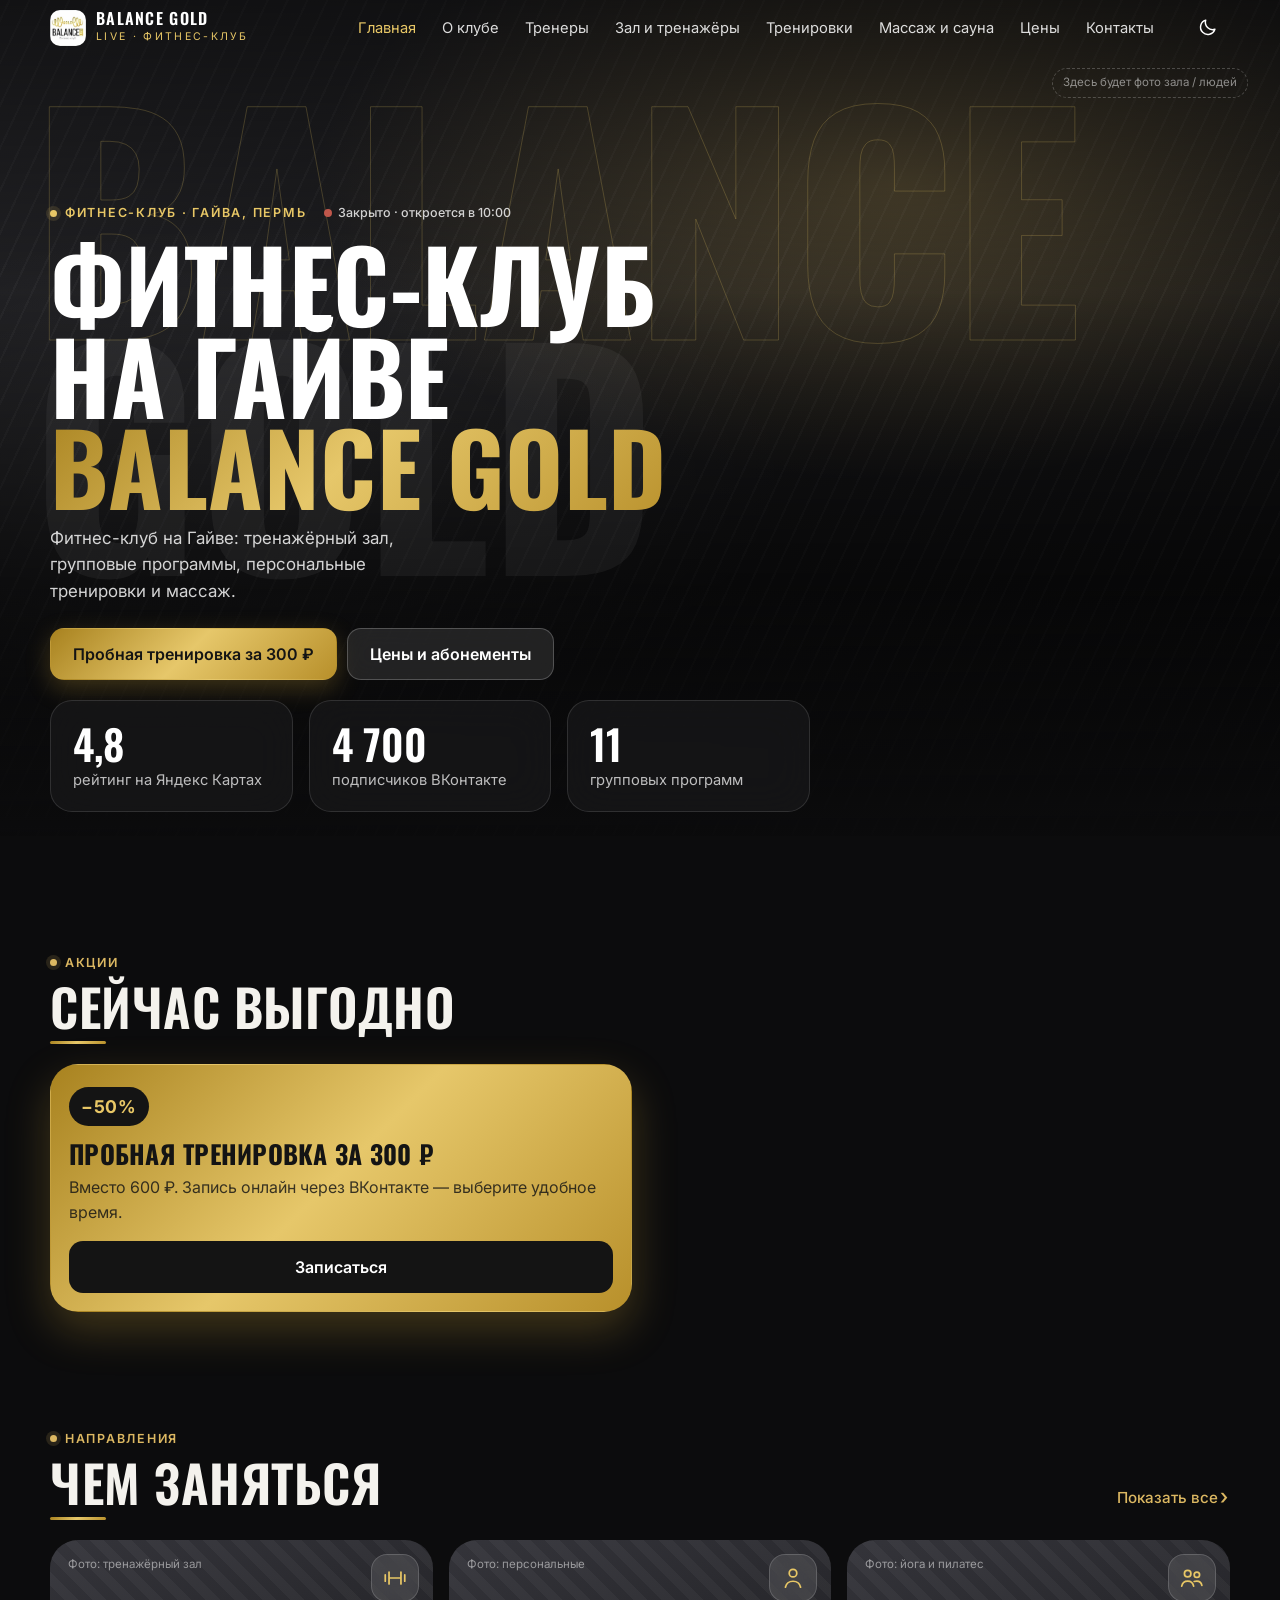
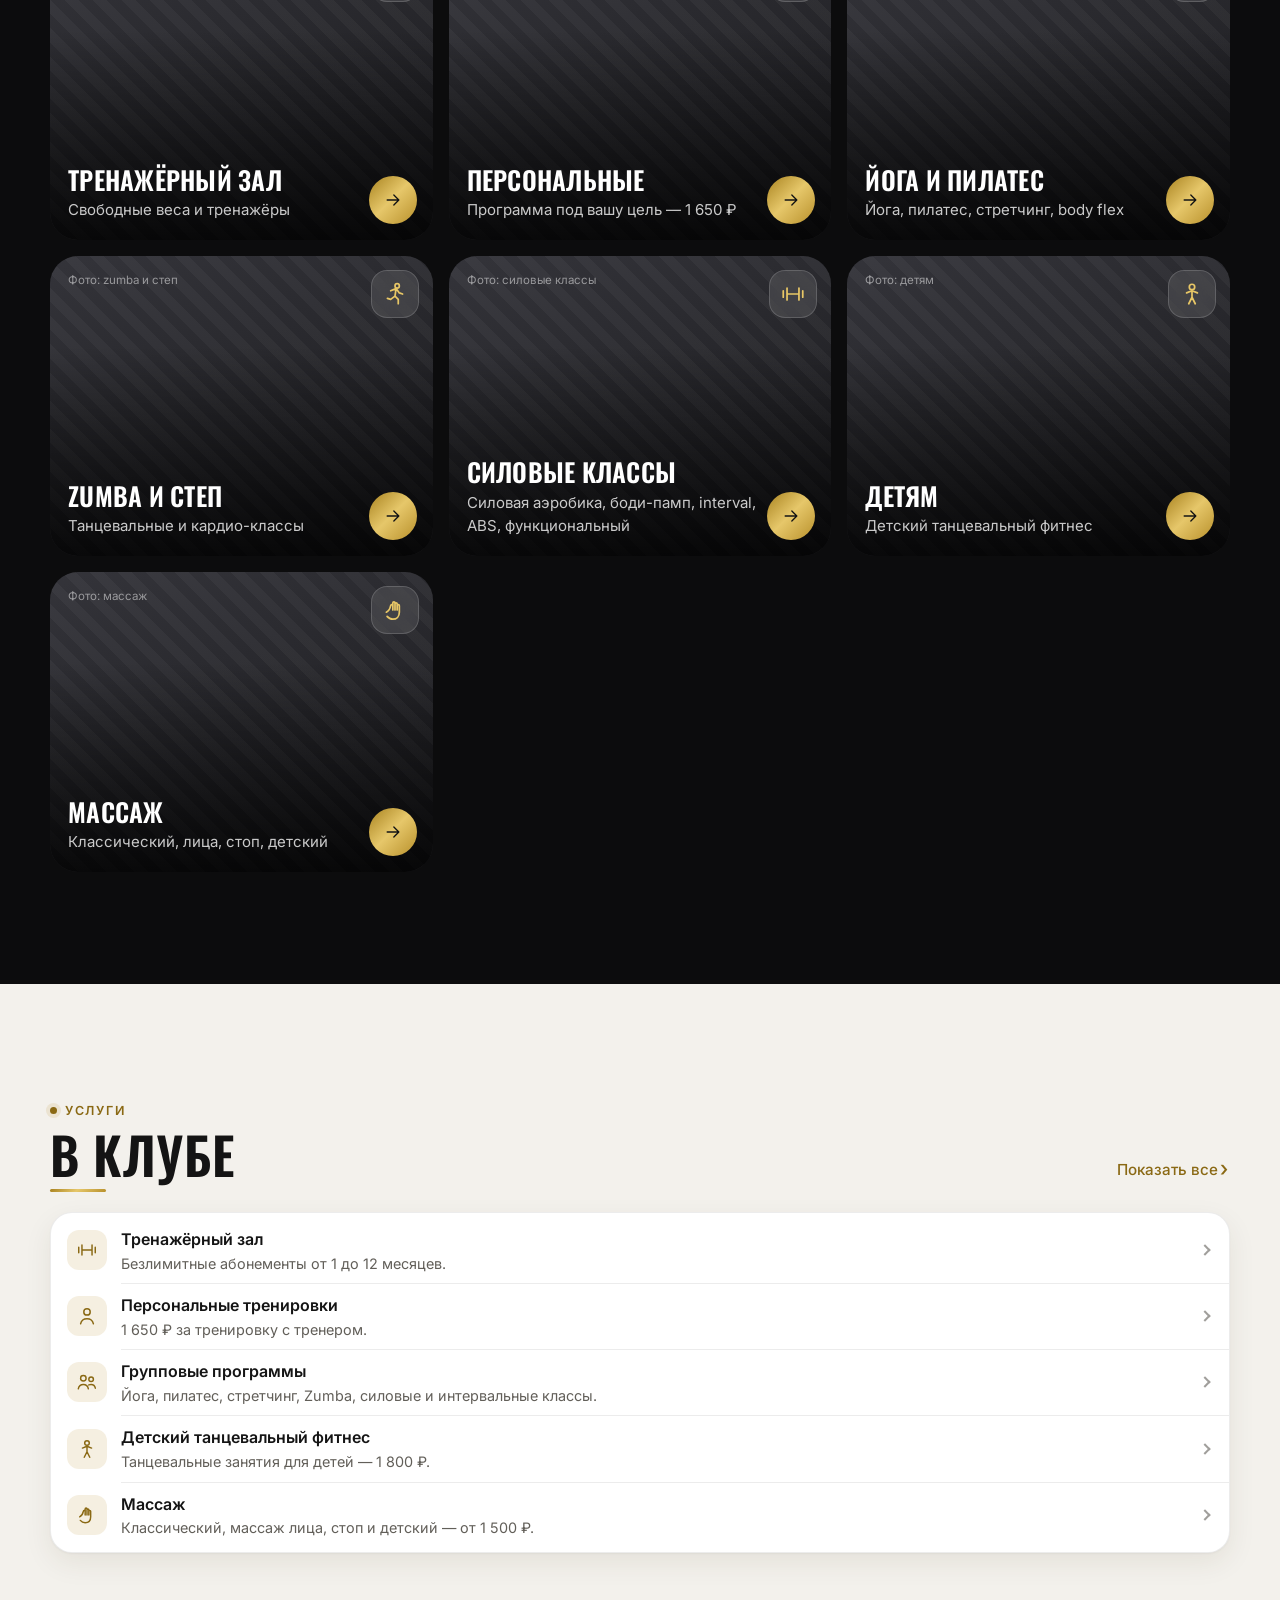
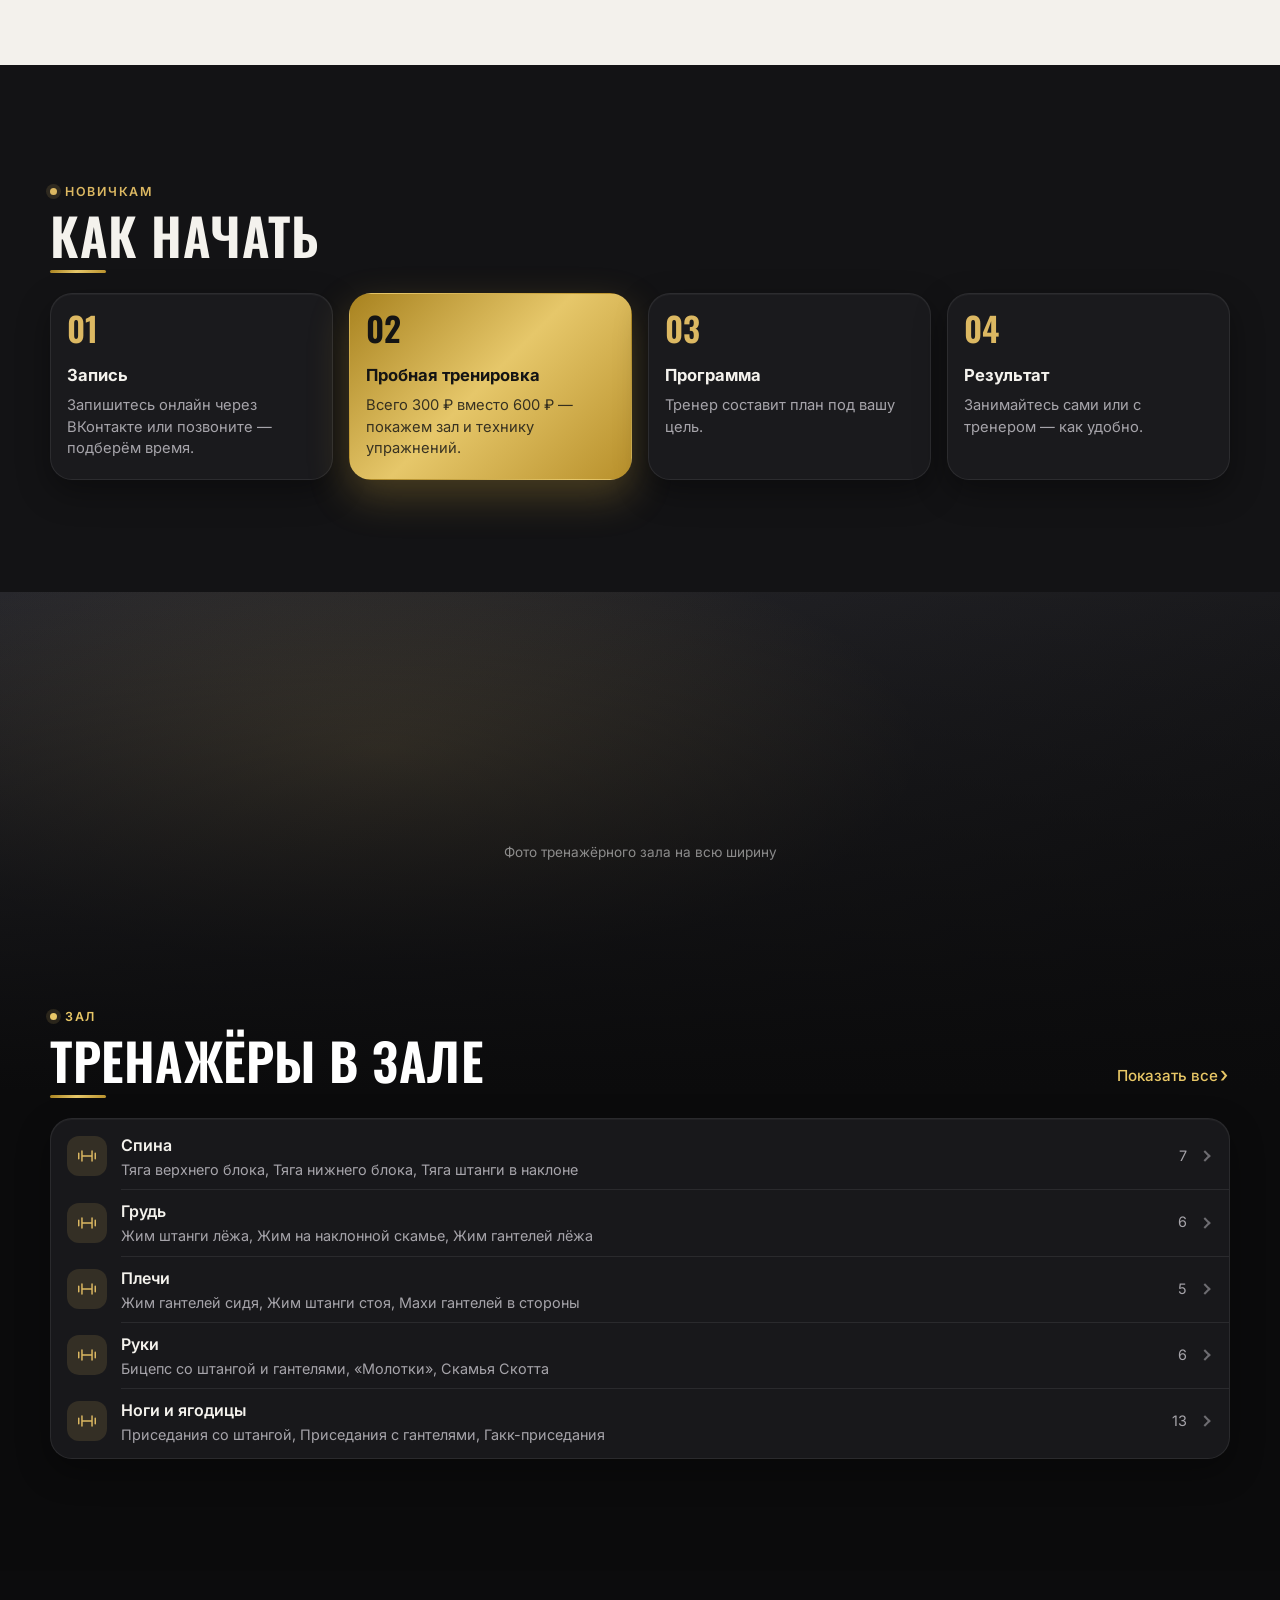
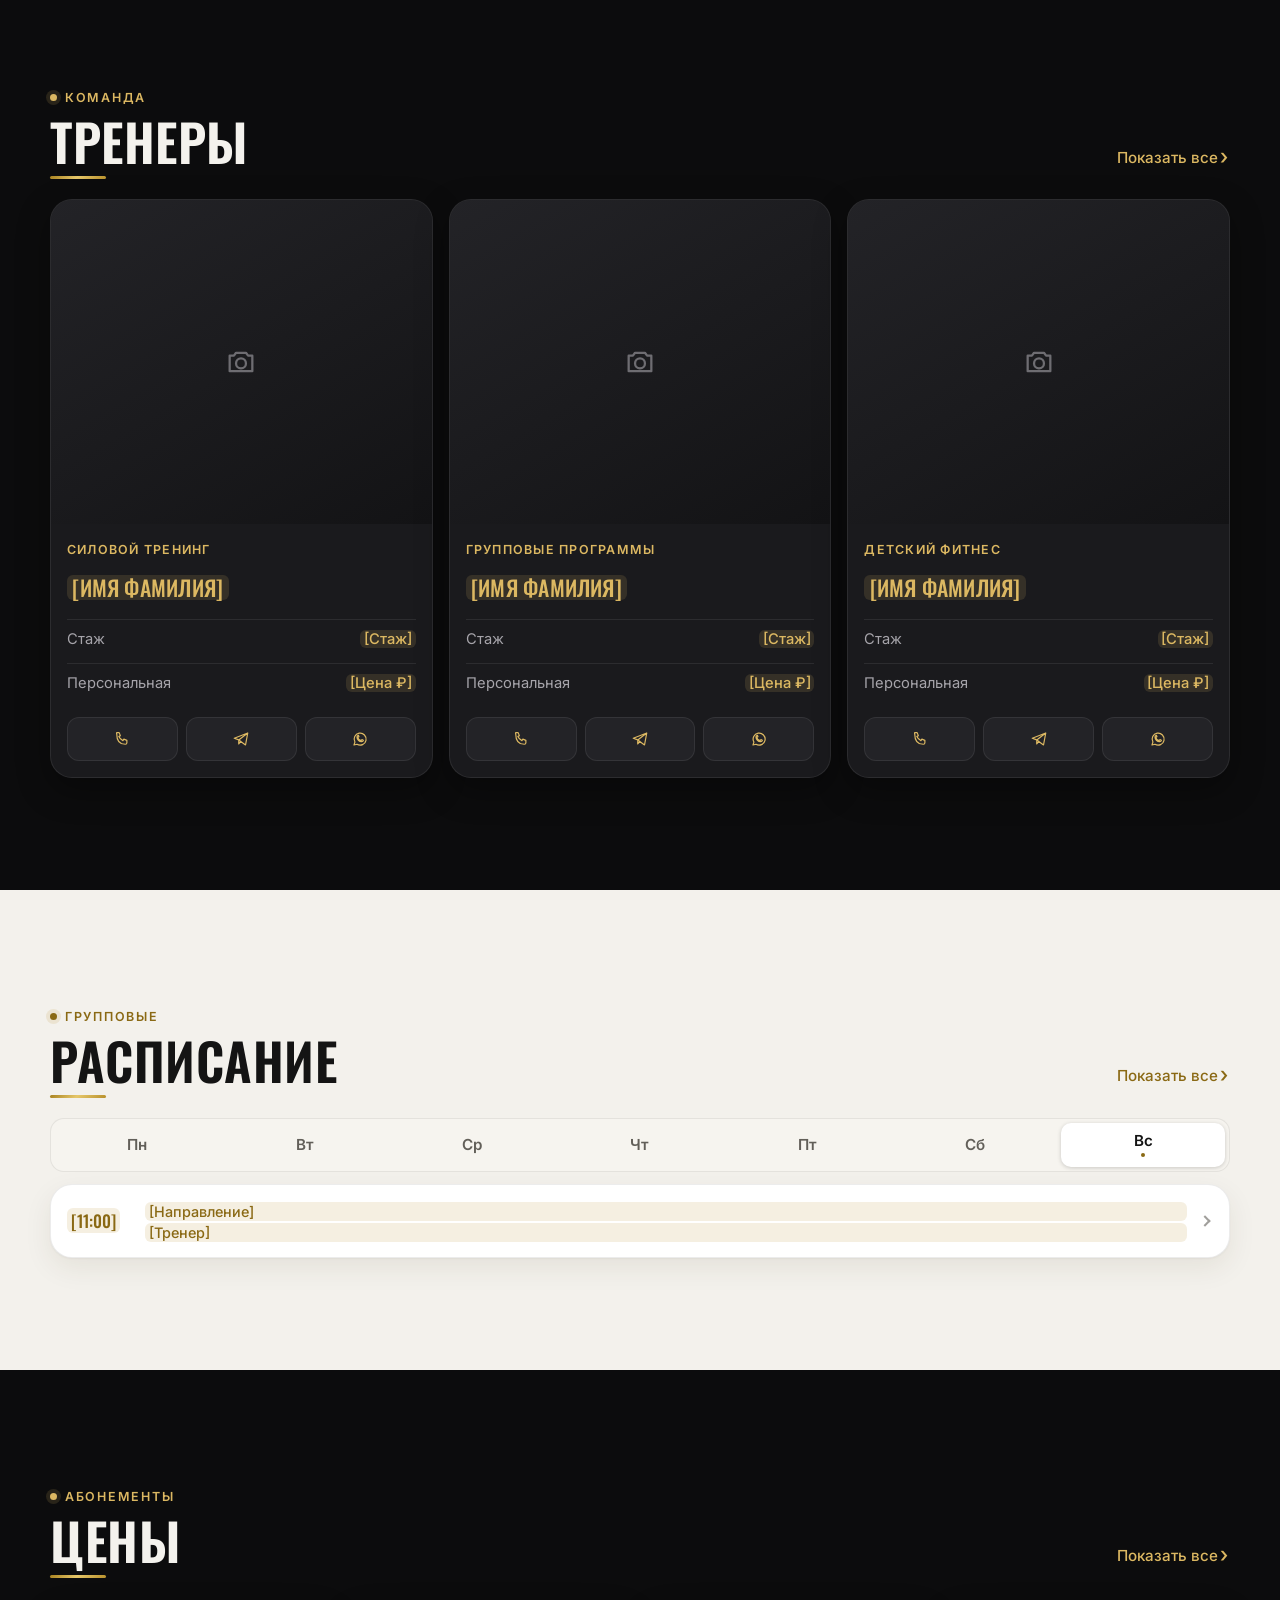
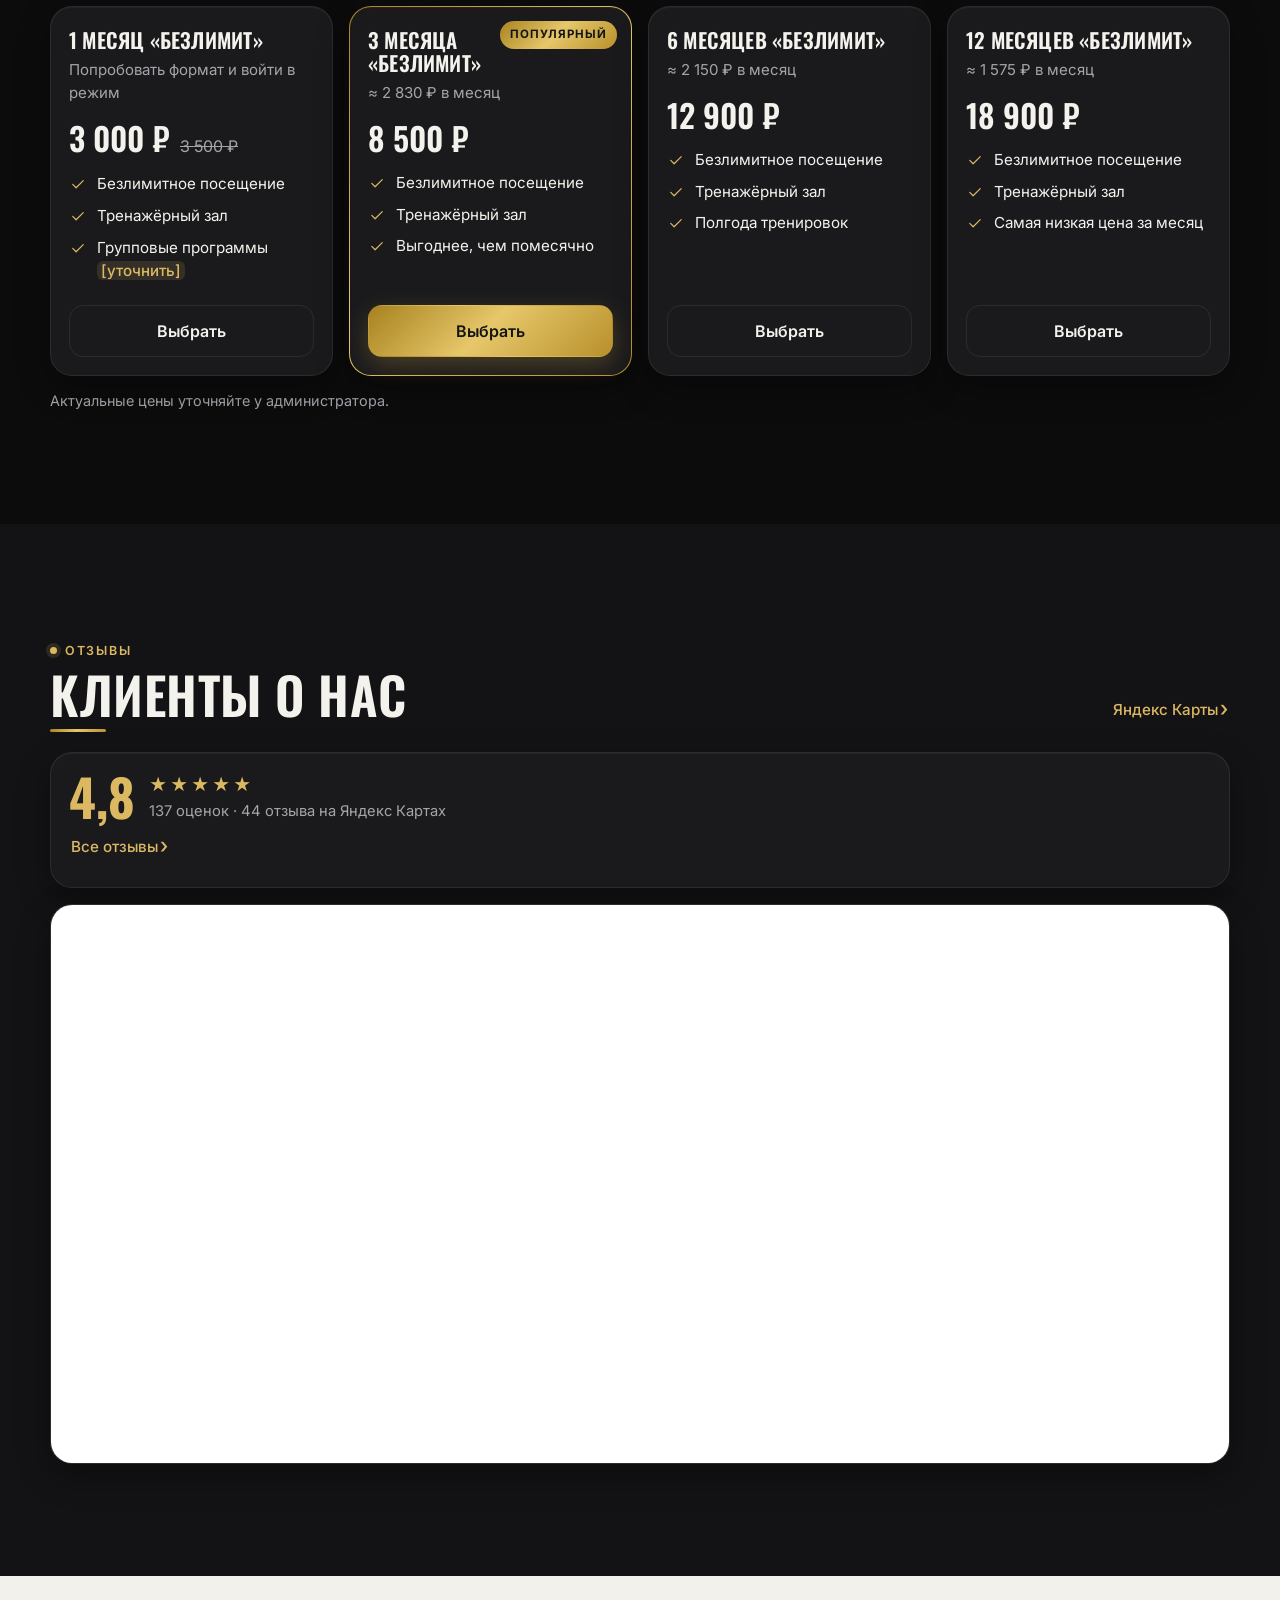
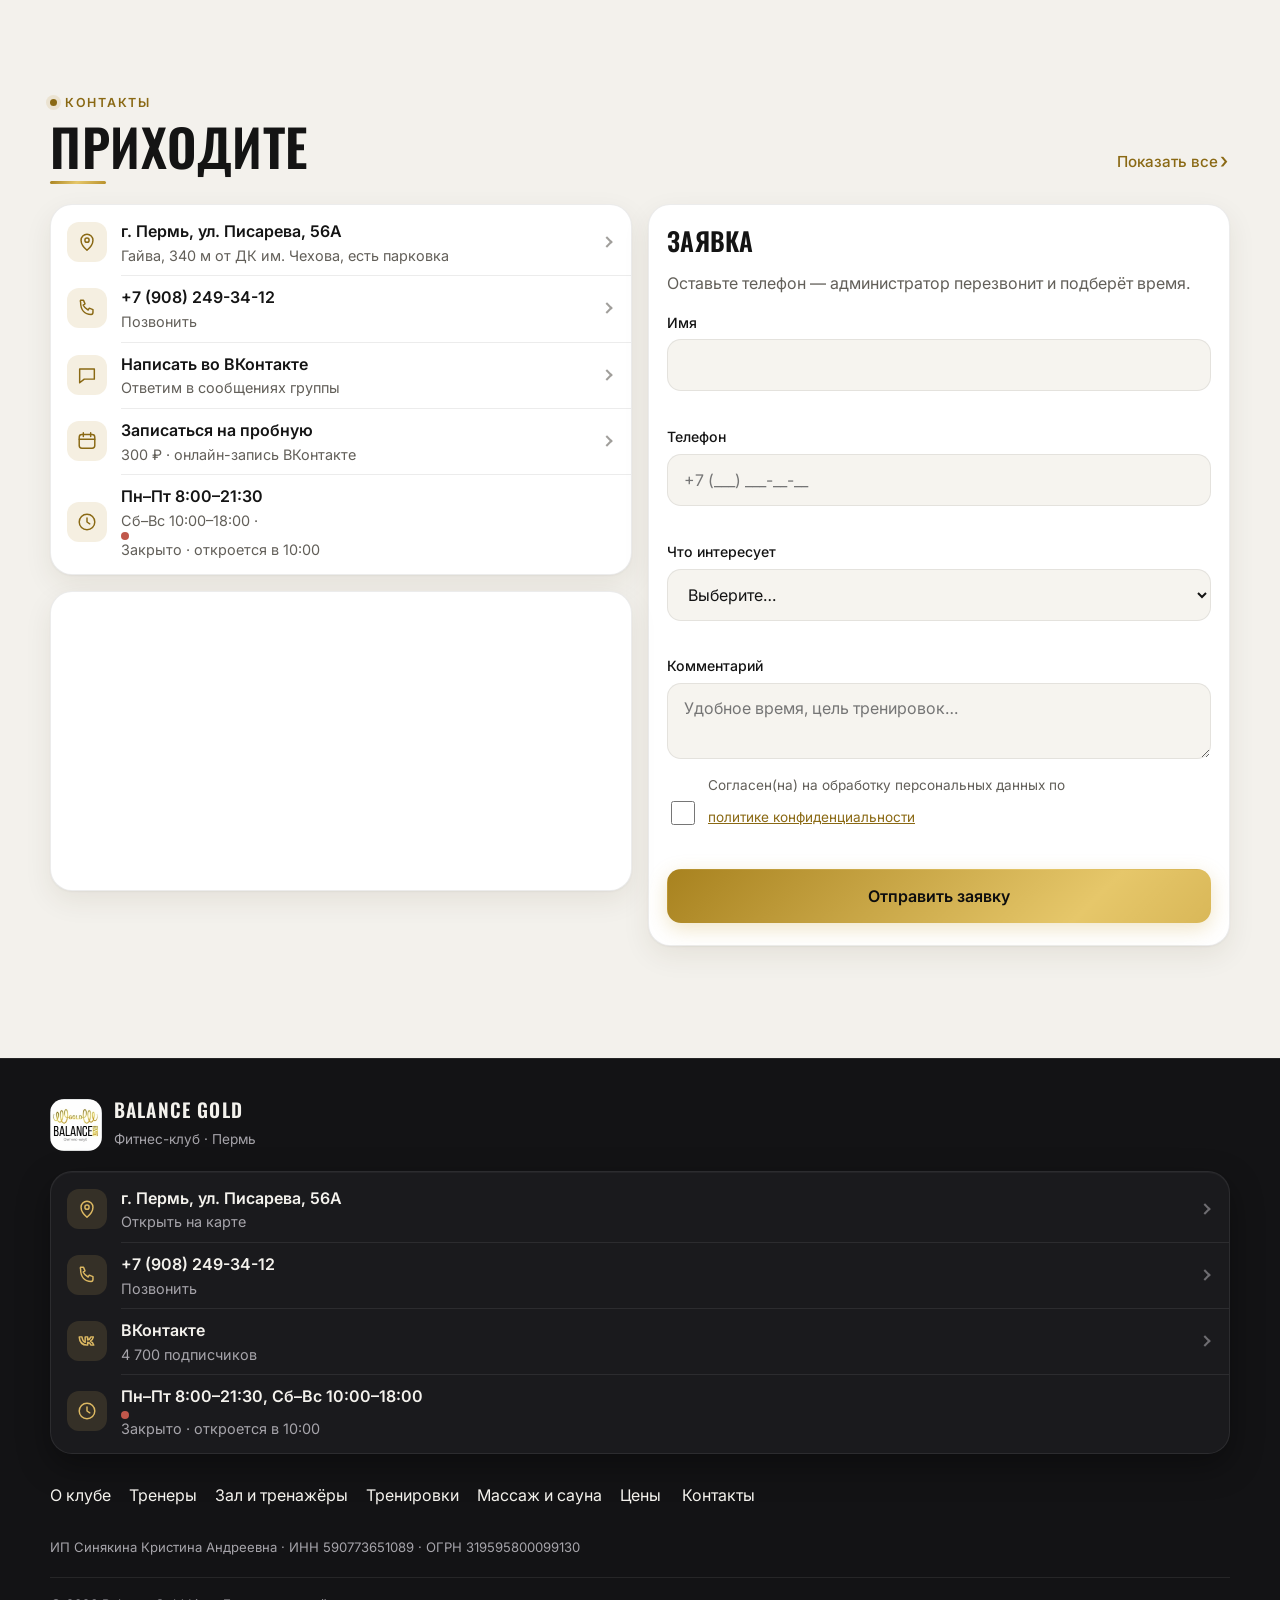
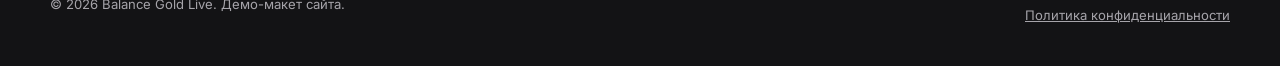
==== commit 7fc213df: "Реальные данные клуба из ВКонтакте и Яндекс Карт - Цены абонементов «Безлимит», пробной, персонально" ====
--- a/index.html
+++ b/index.html
@@ -4,10 +4,10 @@
   <meta charset="utf-8">
   <meta name="viewport" content="width=device-width, initial-scale=1, viewport-fit=cover">
   <meta name="robots" content="noindex, nofollow">
-  <title>Balance Gold Live — фитнес-клуб в Перми, ул. Писарева, 56А</title>
-  <meta name="description" content="Фитнес-клуб Balance Gold Live в Перми: тренажёрный зал, персональные и групповые тренировки, массаж и сауна. Запишитесь на пробную тренировку.">
+  <title>Balance Gold Live — фитнес-клуб на Гайве, Пермь, ул. Писарева, 56А</title>
+  <meta name="description" content="Фитнес-клуб Balance Gold Live на Гайве (Пермь, ул. Писарева, 56А): тренажёрный зал, йога, пилатес, Zumba, персональные тренировки и массаж. Пробная тренировка — 300 ₽.">
   <meta property="og:type" content="website">
-  <meta property="og:title" content="Balance Gold Live — фитнес-клуб в Перми">
+  <meta property="og:title" content="Balance Gold Live — фитнес-клуб на Гайве">
   <meta property="og:description" content="Тренажёрный зал, тренеры, групповые программы, массаж и сауна на ул. Писарева, 56А.">
   <meta property="og:image" content="assets/logo.png">
   <meta property="og:locale" content="ru_RU">
@@ -25,14 +25,14 @@
   <link rel="preconnect" href="https://fonts.googleapis.com">
   <link rel="preconnect" href="https://fonts.gstatic.com" crossorigin>
   <link href="https://fonts.googleapis.com/css2?family=Inter:wght@400;500;600;700&family=Oswald:wght@500;600;700&display=swap" rel="stylesheet">
-  <link rel="stylesheet" href="css/styles.css?v=5">
-  <link rel="stylesheet" href="css/app.css?v=5">
+  <link rel="stylesheet" href="css/styles.css?v=7">
+  <link rel="stylesheet" href="css/app.css?v=7">
   <script type="application/ld+json">
   {
     "@context": "https://schema.org",
     "@type": "SportsActivityLocation",
     "name": "Balance Gold Live",
-    "description": "Фитнес-клуб: тренажёрный зал, персональные и групповые тренировки, массаж, сауна",
+    "description": "Фитнес-клуб на Гайве: тренажёрный зал, групповые программы, персональные тренировки, массаж",
     "image": "assets/logo.png",
     "address": {
       "@type": "PostalAddress",
@@ -40,8 +40,14 @@
       "addressLocality": "Пермь",
       "addressCountry": "RU"
     },
-    "telephone": "[Телефон]",
-    "openingHours": "[Часы работы]"
+    "telephone": "+7 (908) 249-34-12",
+    "openingHoursSpecification": [
+      { "@type": "OpeningHoursSpecification", "dayOfWeek": ["Monday", "Tuesday", "Wednesday", "Thursday", "Friday"], "opens": "08:00", "closes": "21:30" },
+      { "@type": "OpeningHoursSpecification", "dayOfWeek": ["Saturday", "Sunday"], "opens": "10:00", "closes": "18:00" }
+    ],
+    "priceRange": "300–18 900 ₽",
+    "aggregateRating": { "@type": "AggregateRating", "ratingValue": "4.8", "ratingCount": "137" },
+    "sameAs": ["https://vk.ru/club185053084", "https://yandex.ru/maps/org/balance/8269110183/"]
   }
   </script>
 </head>
@@ -57,15 +63,25 @@
       <div class="hero2__bgtext" aria-hidden="true"><span>Balance</span><span>Gold</span></div>
       <span class="hero2__note">Здесь будет фото зала / людей</span>
       <div class="wrap">
-        <span class="dot-label" data-anim="fade">Фитнес-клуб · Пермь</span>
-        <h1 id="hero-title" data-anim="up" style="--i:1">Фитнес-клуб<br><em>Balance Gold</em></h1>
+        <span class="dot-label" data-anim="fade">Фитнес-клуб · Гайва, Пермь<span class="hero2__status" data-render="openStatus"></span></span>
+        <h1 id="hero-title" data-anim="up" style="--i:1">Фитнес-клуб<br>на Гайве<br><em>Balance Gold</em></h1>
         <p class="hero2__slogan" data-anim="up" style="--i:2" data-render="clubText" data-key="slogan"></p>
         <div class="hero2__actions" data-anim="up" style="--i:3">
-          <a class="b b--gold press" href="#zayavka">Записаться на пробную тренировку</a>
+          <a class="b b--gold press" href="kontakty.html" data-book>Пробная тренировка за 300 ₽</a>
           <a class="b b--glass press" href="#ceny">Цены и абонементы</a>
         </div>
         <!-- Стеклянные карточки с цифрами (всегда поверх тёмного фото — читаются в обеих темах) -->
         <div class="stats" data-render="stats2"></div>
+      </div>
+    </section>
+
+    <!-- АКЦИИ (js/data.js → promos; карточка скрывается сама после даты окончания) -->
+    <section class="sec" aria-labelledby="promo-title" style="padding-bottom:0">
+      <div class="wrap">
+        <div class="sec-head">
+          <div><span class="dot-label">Акции</span><h2 class="sec-title" id="promo-title">Сейчас выгодно</h2></div>
+        </div>
+        <div class="promos" data-render="promos"></div>
       </div>
     </section>
 
@@ -152,8 +168,9 @@
       <div class="wrap">
         <div class="sec-head">
           <div><span class="dot-label">Отзывы</span><h2 class="sec-title" id="rev-title">Клиенты о нас</h2></div>
-        </div>
-        <div class="rail" data-render="quotes"></div>
+          <a class="more" href="https://yandex.ru/maps/org/balance/8269110183/reviews/" target="_blank" rel="noopener">Яндекс Карты</a>
+        </div>
+        <div data-render="yaReviews"></div>
       </div>
     </section>
 
@@ -177,7 +194,7 @@
 
   <footer id="site-footer"></footer>
 
-  <script src="js/data.js?v=5"></script>
-  <script src="js/main.js?v=5"></script>
+  <script src="js/data.js?v=7"></script>
+  <script src="js/main.js?v=7"></script>
 </body>
 </html>
--- a/css/app.css
+++ b/css/app.css
@@ -501,3 +501,35 @@
 .app .dialog .photo-ph--light { background: linear-gradient(150deg, var(--card-2), var(--bg-2)); color: var(--fg-2); }
 .coach__name button { display: inline-flex; align-items: center; min-height: 44px; }
 .app .check a { display: inline-flex; align-items: center; min-height: 44px; }
+
+/* =========================================================
+   Реальные данные клуба: акции, рейтинг, статус работы, реквизиты
+   ========================================================= */
+.promos { display: grid; gap: var(--gap); }
+@media (min-width: 768px) { .promos { grid-template-columns: 1fr 1fr; } }
+.promo { position: relative; display: flex; flex-direction: column; gap: 8px; padding: 22px 18px 18px; border-radius: var(--r-xl);
+  background: var(--card); border: 1px solid var(--line); box-shadow: var(--shadow); }
+.promo h3 { margin: 6px 0 0; font: 700 1.6rem/1.05 var(--font-display); text-transform: uppercase; }
+.promo p { color: var(--fg-2); margin-bottom: 8px; }
+.promo .b { margin-top: auto; }
+.promo__badge { align-self: flex-start; padding: 6px 12px; border-radius: var(--r-pill); background: var(--gold-soft); color: var(--gold); font-weight: 700; font-size: .85rem; letter-spacing: .04em; }
+.promo--gold { background: var(--gold-grad); color: var(--on-gold); border-color: transparent; box-shadow: 0 18px 44px rgba(201,162,58,.28); }
+.promo--gold p { color: var(--on-gold); opacity: .82; }
+.promo--gold .promo__badge { background: #141414; color: #e8c766; font-size: 1.1rem; }
+
+.plan__price s { font: 400 1rem var(--font-ui); color: var(--fg-2); margin-left: 10px; }
+
+.rating { display: grid; grid-template-columns: auto 1fr; align-items: center; gap: 2px 14px; padding: 18px; text-decoration: none; color: inherit; margin-bottom: var(--gap); }
+.rating b { grid-row: span 2; font: 700 3.2rem/1 var(--font-display); color: var(--gold); }
+.rating__stars { color: var(--gold); letter-spacing: 3px; font-size: 1.1rem; }
+.rating__meta { color: var(--fg-2); font-size: .92rem; }
+.rating .more { grid-column: 1 / -1; justify-self: start; }
+.ya-widget { overflow: hidden; height: 560px; padding: 0; }
+.ya-widget iframe { width: 100%; height: 100%; border: 0; display: block; }
+
+.open-dot { display: inline-block; width: 8px; height: 8px; border-radius: 50%; background: #c0574b; margin-right: 6px; vertical-align: 1px; }
+.open-dot.is-open { background: #3fb36b; box-shadow: 0 0 0 3px rgba(63,179,107,.2); }
+.hero2__status { display: inline-flex; align-items: center; margin-left: 10px; font-size: .78rem; font-weight: 500; letter-spacing: 0; text-transform: none; color: rgba(255,255,255,.8); }
+.hero2__status:empty { display: none; }
+
+.app-footer__legal { font-size: .82rem; color: var(--fg-2); line-height: 1.45; }
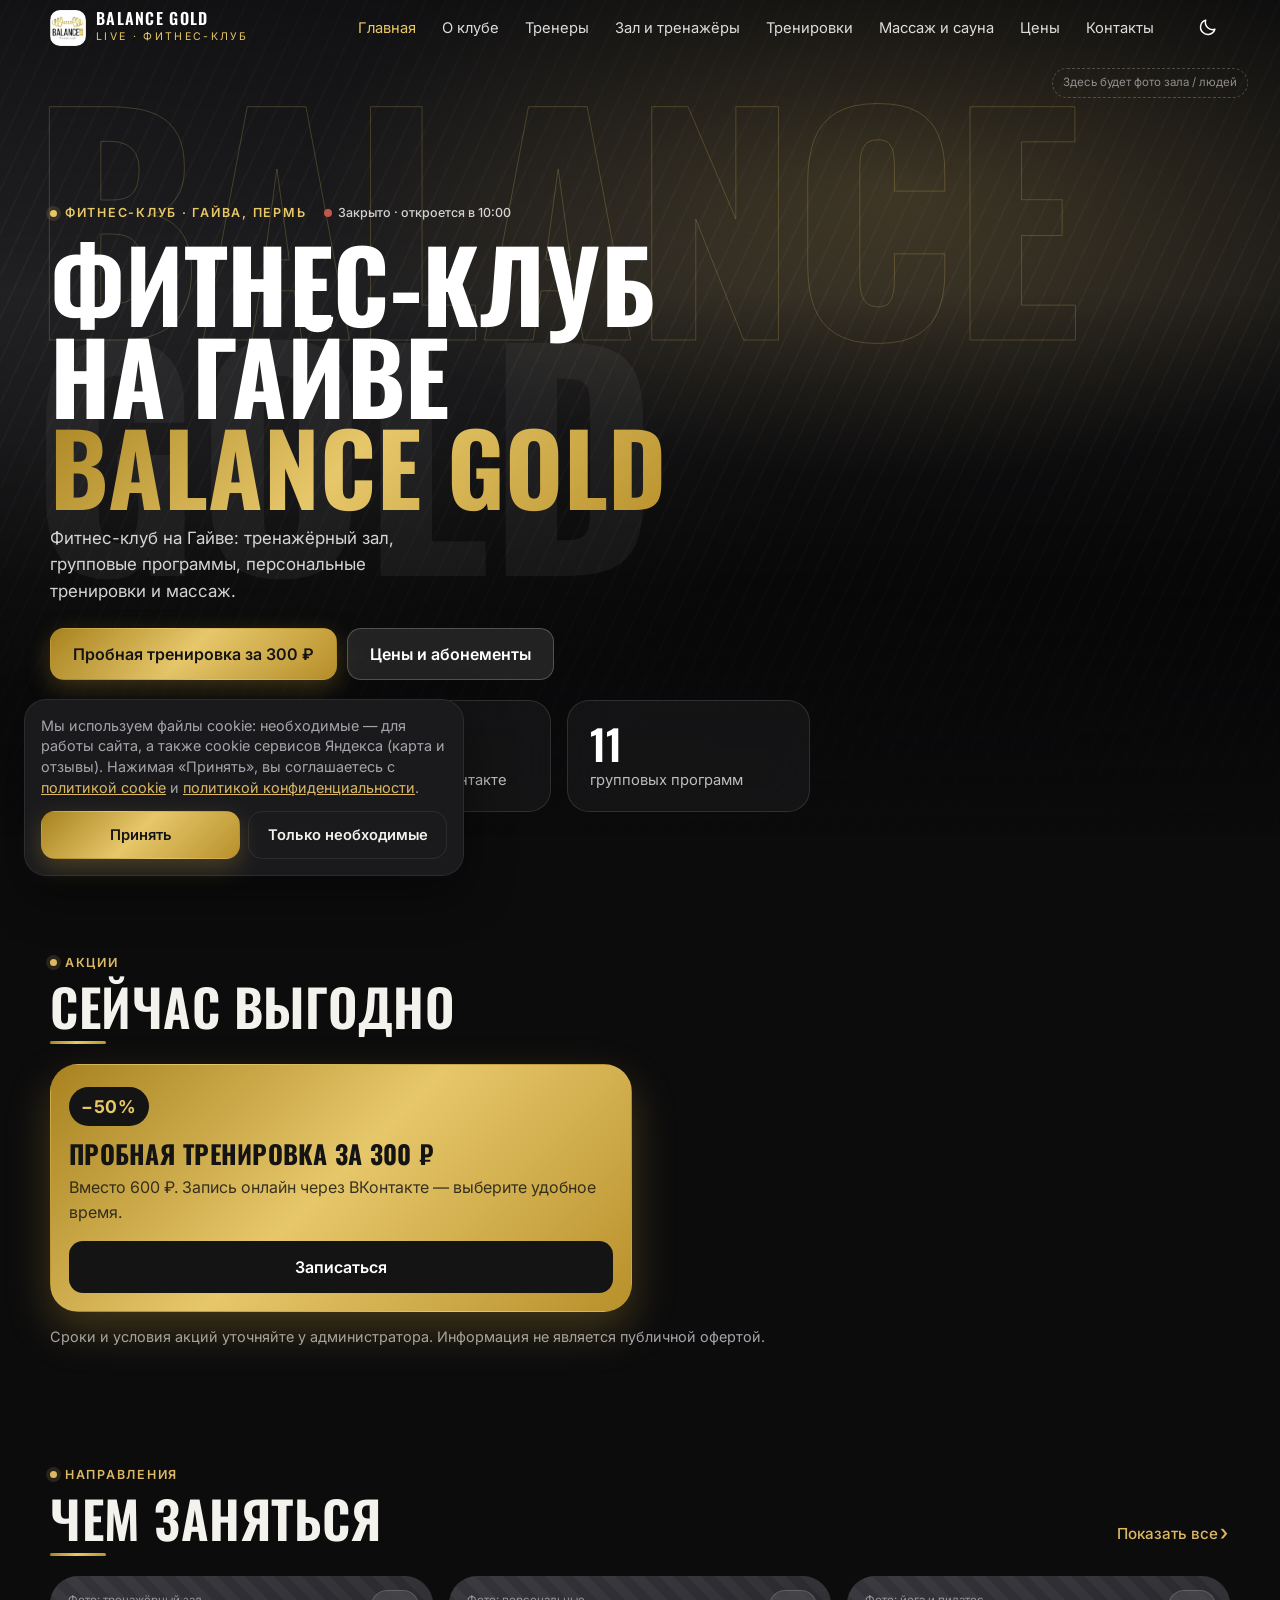
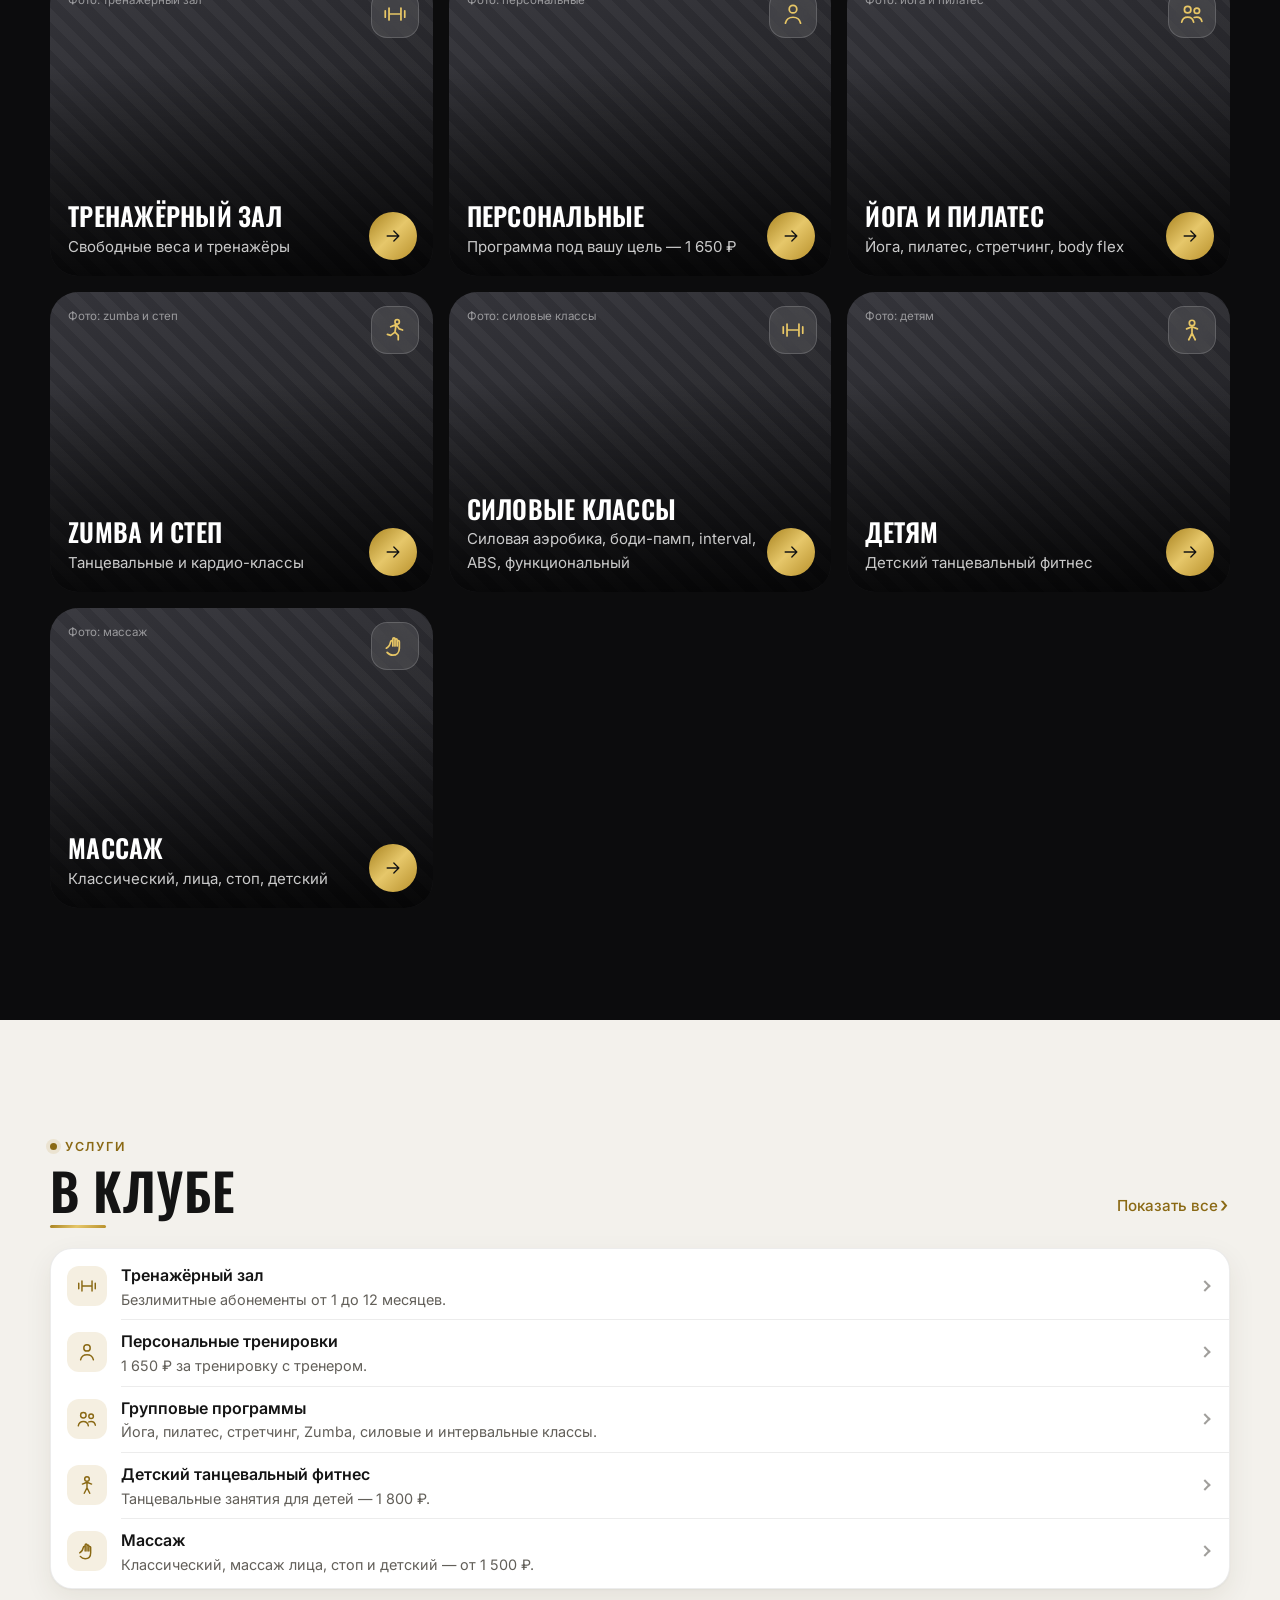
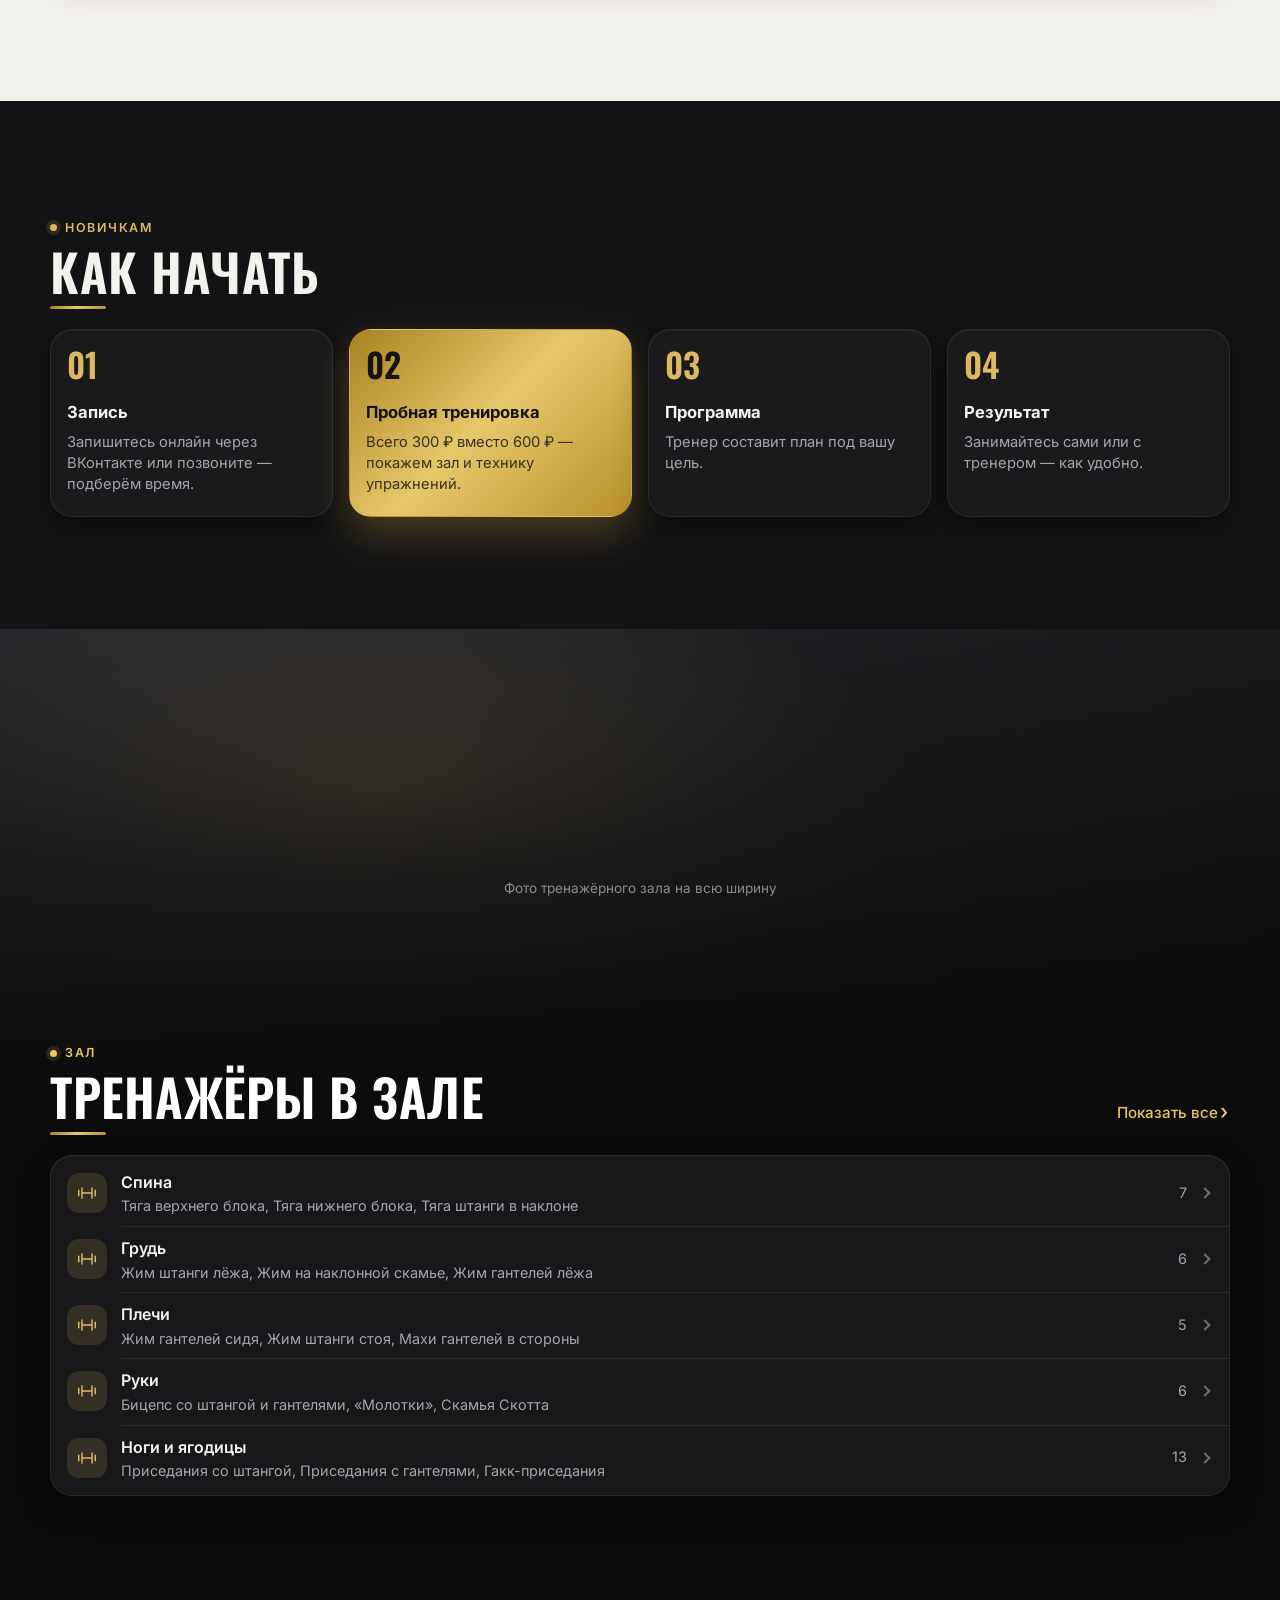
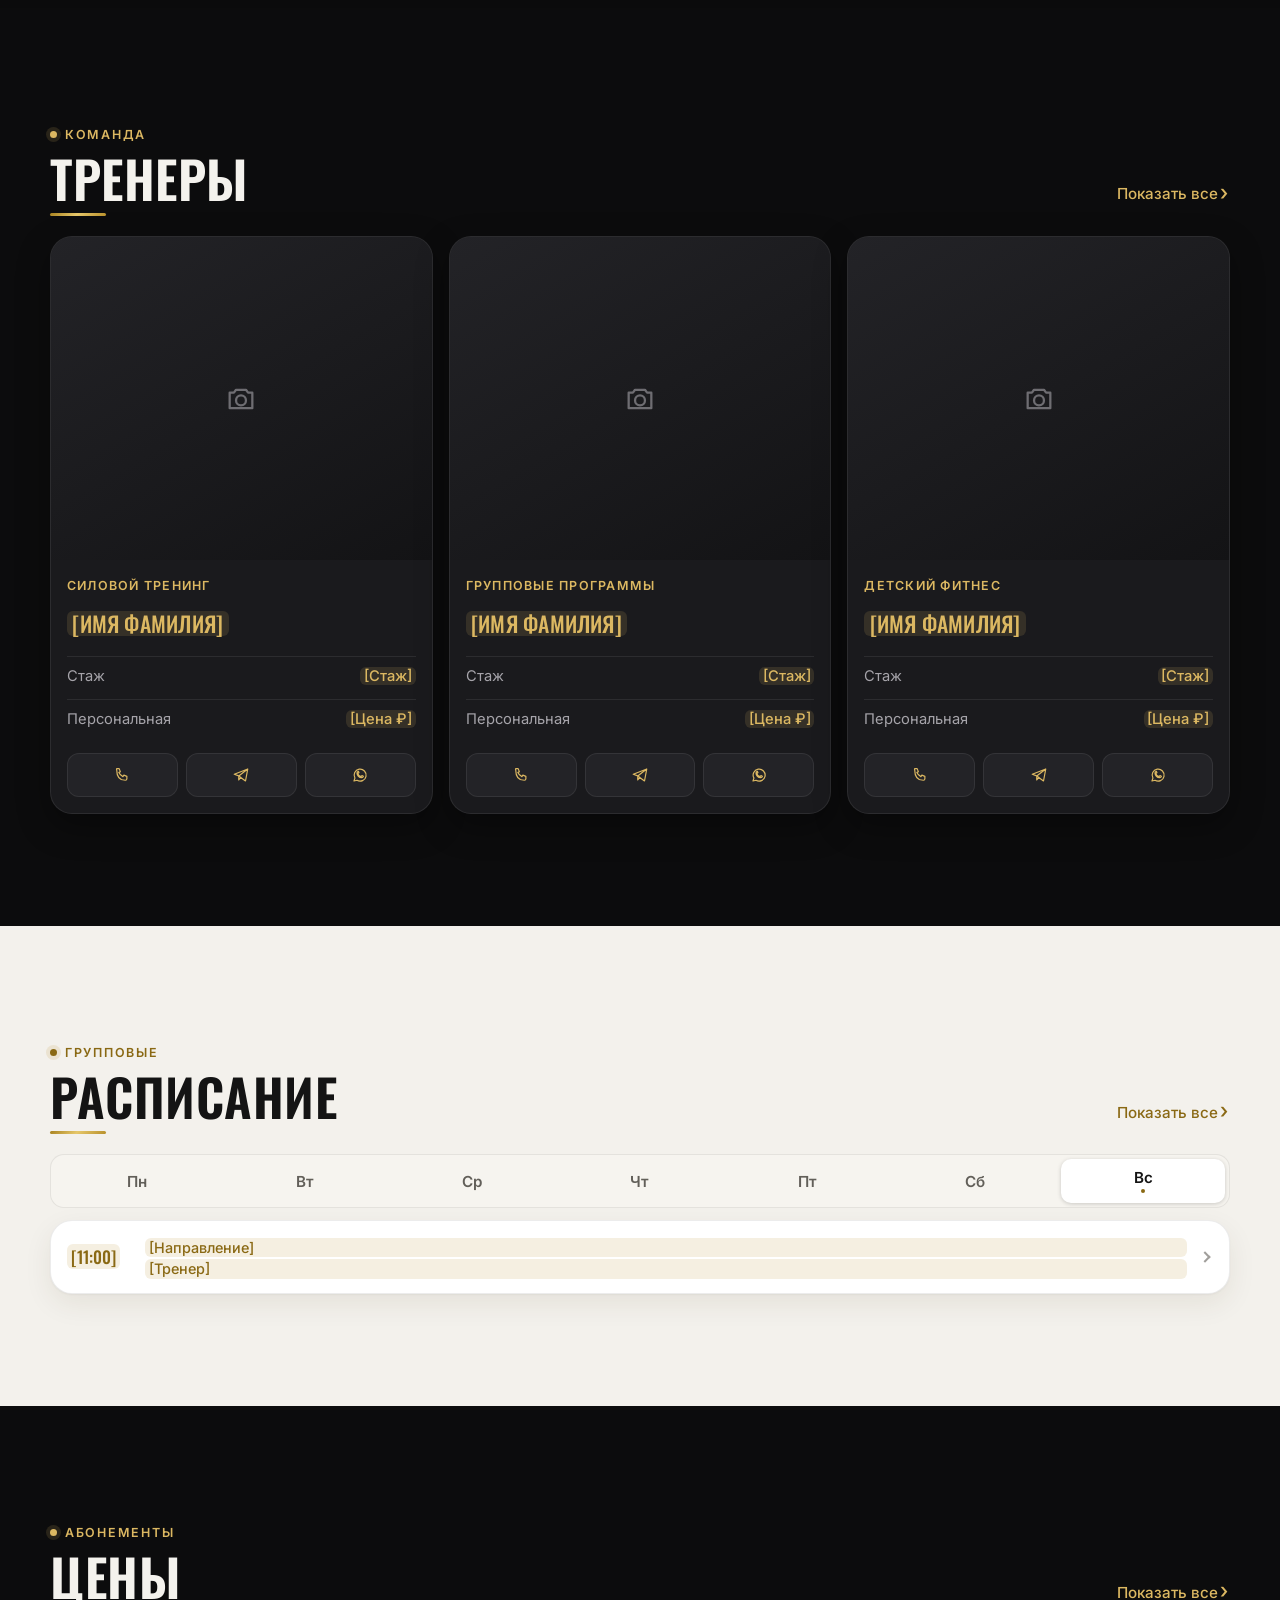
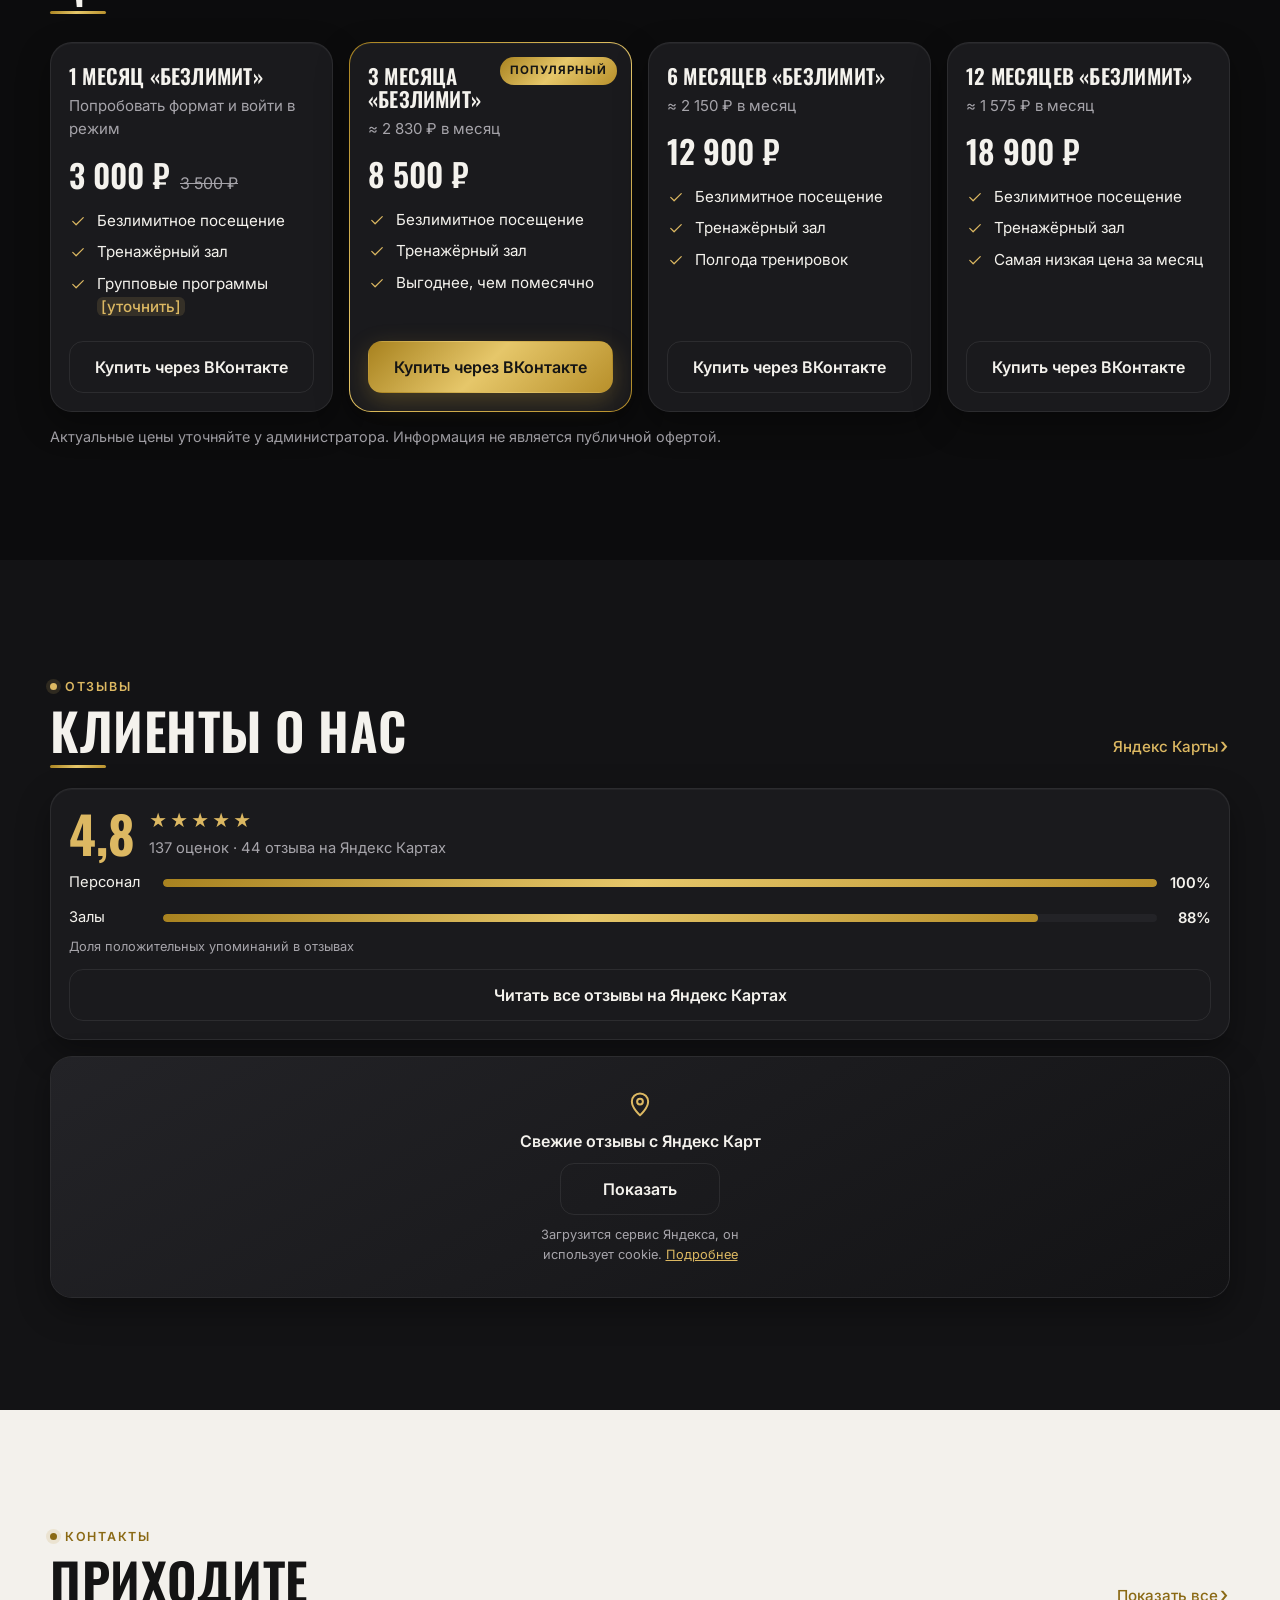
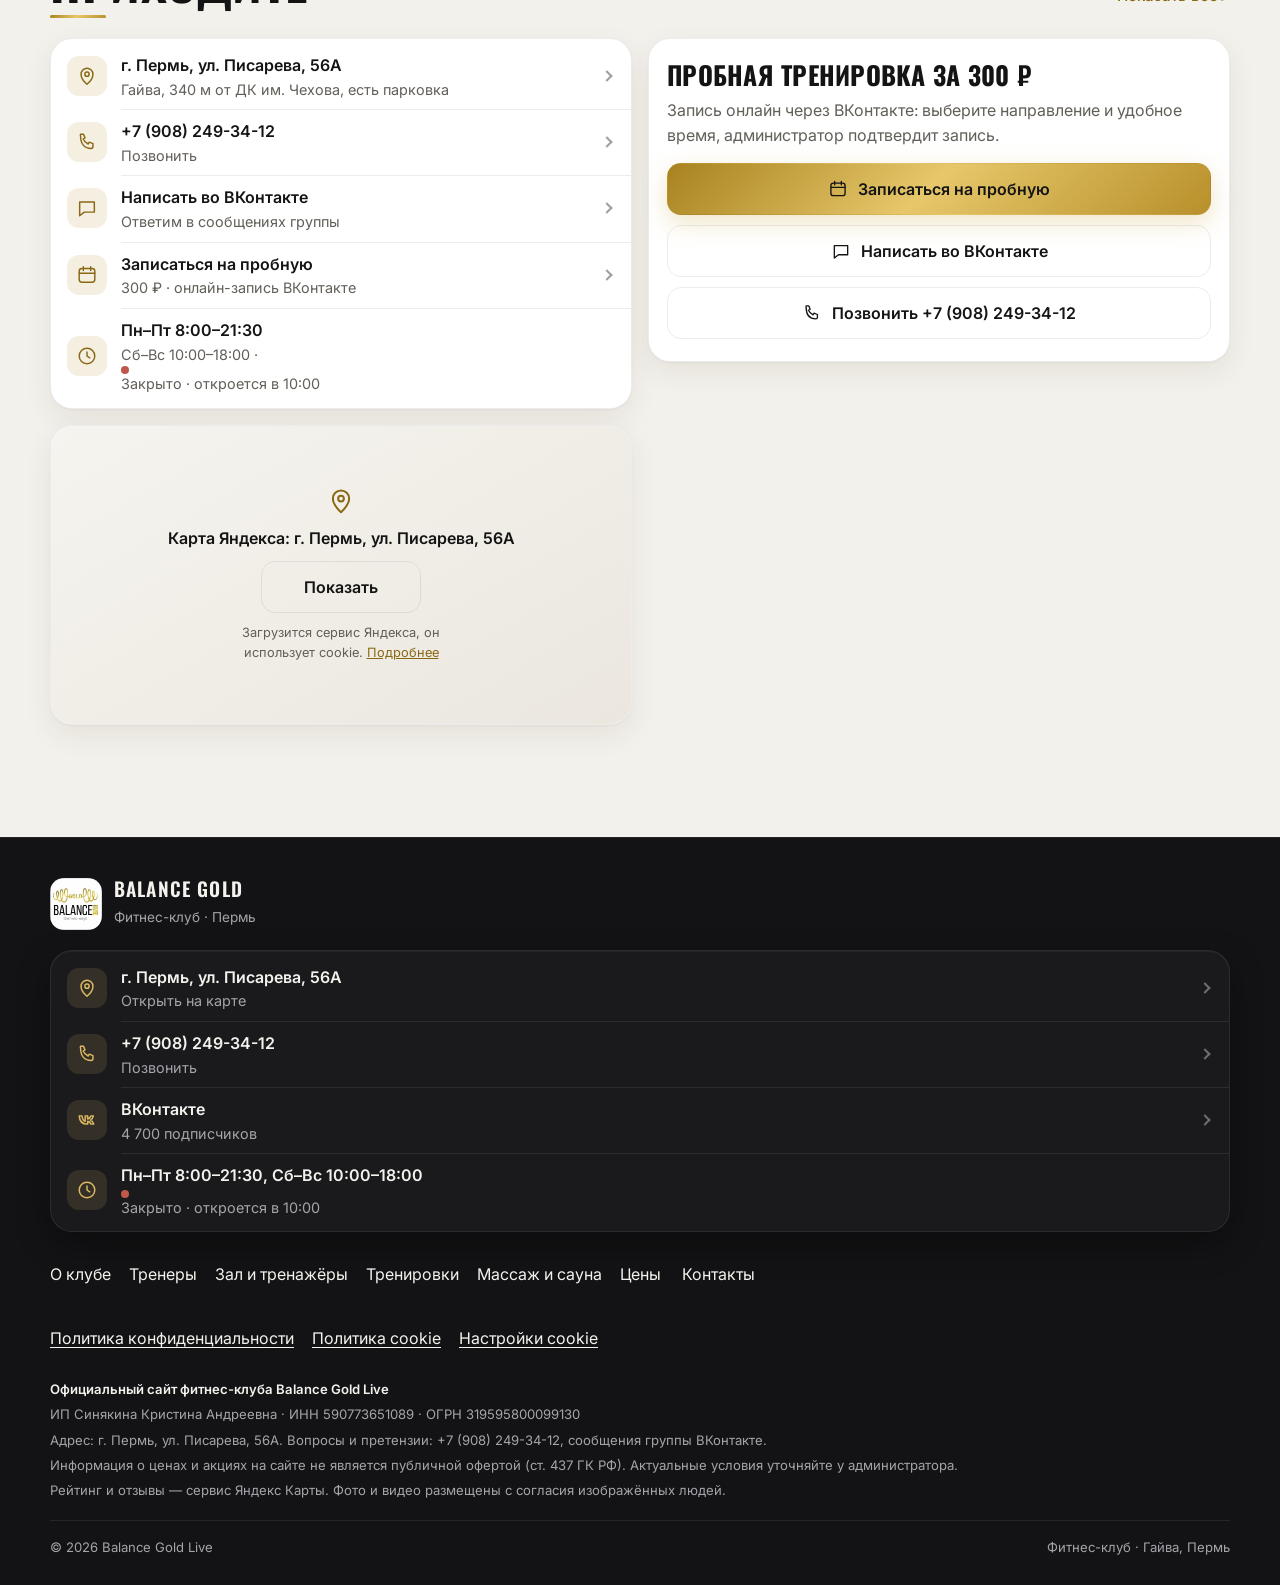
==== commit ade9ce0f: "Юридическое: cookie, политика ПДн, запись только через ВК - Плашка cookie с выбором «Принять» / «Тол" ====
--- a/index.html
+++ b/index.html
@@ -25,8 +25,8 @@
   <link rel="preconnect" href="https://fonts.googleapis.com">
   <link rel="preconnect" href="https://fonts.gstatic.com" crossorigin>
   <link href="https://fonts.googleapis.com/css2?family=Inter:wght@400;500;600;700&family=Oswald:wght@500;600;700&display=swap" rel="stylesheet">
-  <link rel="stylesheet" href="css/styles.css?v=7">
-  <link rel="stylesheet" href="css/app.css?v=7">
+  <link rel="stylesheet" href="css/styles.css?v=8">
+  <link rel="stylesheet" href="css/app.css?v=8">
   <script type="application/ld+json">
   {
     "@context": "https://schema.org",
@@ -82,6 +82,7 @@
           <div><span class="dot-label">Акции</span><h2 class="sec-title" id="promo-title">Сейчас выгодно</h2></div>
         </div>
         <div class="promos" data-render="promos"></div>
+        <p class="note">Сроки и условия акций уточняйте у администратора. Информация не является публичной офертой.</p>
       </div>
     </section>
 
@@ -159,7 +160,7 @@
           <a class="more" href="ceny.html">Показать все</a>
         </div>
         <div class="rail rail--4" data-render="plans" style="padding-top:8px"></div>
-        <p class="note">Актуальные цены уточняйте у администратора.</p>
+        <p class="note">Актуальные цены уточняйте у администратора. Информация не является публичной офертой.</p>
       </div>
     </section>
 
@@ -186,7 +187,7 @@
             <div class="card rows" data-anim="left" data-render="contactRows"></div>
             <div class="card map2" data-anim="left" data-render="map"></div>
           </div>
-          <div data-anim="right" data-render="leadForm"></div>
+          <div data-anim="right" data-render="bookCard"></div>
         </div>
       </div>
     </section>
@@ -194,7 +195,7 @@
 
   <footer id="site-footer"></footer>
 
-  <script src="js/data.js?v=7"></script>
-  <script src="js/main.js?v=7"></script>
+  <script src="js/data.js?v=8"></script>
+  <script src="js/main.js?v=8"></script>
 </body>
 </html>
--- a/css/app.css
+++ b/css/app.css
@@ -533,3 +533,57 @@
 .hero2__status:empty { display: none; }
 
 .app-footer__legal { font-size: .82rem; color: var(--fg-2); line-height: 1.45; }
+
+/* =========================================================
+   Юридическое: плашка cookie, заглушки карт/отзывов, документы в подвале, запись через ВК
+   ========================================================= */
+.cookie-bar { position: fixed; z-index: 70; left: 8px; right: 8px; bottom: calc(var(--tabbar-h) + var(--safe-b) + 8px);
+  padding: 16px; border-radius: var(--r-lg); background: var(--card); color: var(--fg); border: 1px solid var(--line);
+  box-shadow: 0 18px 50px rgba(0,0,0,.45); transform: translateY(24px); opacity: 0; visibility: hidden;
+  transition: transform .4s var(--ease-out), opacity .3s, visibility .3s; }
+.cookie-bar.is-open { transform: none; opacity: 1; visibility: visible; }
+.cookie-bar p { font-size: .9rem; line-height: 1.45; color: var(--fg-2); }
+.cookie-bar a { color: var(--gold); }
+.cookie-bar__actions { display: grid; grid-template-columns: 1fr 1fr; gap: 8px; margin-top: 12px; }
+.cookie-bar .b { min-height: 48px; padding: 0 10px; font-size: .92rem; }
+@media (min-width: 1024px) { .cookie-bar { left: 24px; right: auto; bottom: 24px; max-width: 440px; } }
+
+.embed-ph { min-height: 240px; height: 100%; display: flex; flex-direction: column; align-items: center; justify-content: center; gap: 10px;
+  padding: 24px 18px; text-align: center; color: var(--fg-2); background: linear-gradient(150deg, var(--card-2), var(--bg-2)); }
+.embed-ph svg { width: 30px; height: 30px; color: var(--gold); }
+.embed-ph p { color: var(--fg); font-weight: 600; }
+.embed-ph small { font-size: .8rem; max-width: 32ch; }
+.embed-ph a { color: var(--gold); }
+.embed-ph .b { min-width: 160px; }
+.ya-widget { height: auto; }
+.ya-widget.is-loaded { height: 620px; background: #fff; }
+.map2 .embed-ph { position: absolute; inset: 0; }
+
+.rating { display: grid; gap: 12px; grid-template-columns: none; }
+.rating__top { display: flex; align-items: center; gap: 14px; }
+.rating__top > div { display: grid; gap: 2px; }
+.rating__row { display: grid; grid-template-columns: 84px 1fr 44px; align-items: center; gap: 10px; font-size: .92rem; }
+.rating__row b { text-align: right; font-weight: 600; }
+.rating__bar { height: 8px; border-radius: 8px; background: var(--card-2); overflow: hidden; }
+.rating__bar i { display: block; height: 100%; border-radius: 8px; background: var(--gold-grad); }
+.rating__note { font-size: .8rem; color: var(--fg-2); margin-top: -4px; }
+
+.book { display: grid; gap: 10px; padding: 22px 18px; }
+.book h3 { margin: 0; font: 700 1.6rem/1.05 var(--font-display); text-transform: uppercase; }
+.book p { color: var(--fg-2); margin-bottom: 6px; }
+
+.app-footer__docs { display: flex; flex-wrap: wrap; gap: 0 18px; }
+.app-footer__docs a, .app-footer__docs button { min-height: 44px; display: inline-flex; align-items: center; color: var(--fg); text-decoration: underline; text-underline-offset: 3px;
+  background: none; border: 0; padding: 0; font: inherit; cursor: pointer; }
+.app-footer__legal { display: grid; gap: 6px; }
+.app-footer__legal p { font-size: .82rem; color: var(--fg-2); line-height: 1.45; }
+.app-footer__legal b { color: var(--fg); font-weight: 600; }
+.warn { margin-top: 12px; padding: 12px 14px; border-radius: var(--r-md); background: var(--gold-soft); color: var(--fg); font-size: .9rem; }
+.rating__row b { grid-row: auto; font: 600 .92rem var(--font-ui); color: var(--fg); }
+.rating__top b { font: 700 3.2rem/1 var(--font-display); color: var(--gold); }
+.prose2 ul { margin: 0 0 10px; padding-left: 20px; color: var(--fg-2); }
+.prose2 li { margin-bottom: 6px; }
+.prose2 a { color: var(--gold); }
+.prose2 table { width: 100%; border-collapse: collapse; font-size: .9rem; margin: 6px 0 14px; }
+.prose2 th, .prose2 td { text-align: left; padding: 10px 8px; border-bottom: 1px solid var(--line); vertical-align: top; color: var(--fg-2); }
+.prose2 th { color: var(--fg); font-weight: 600; }
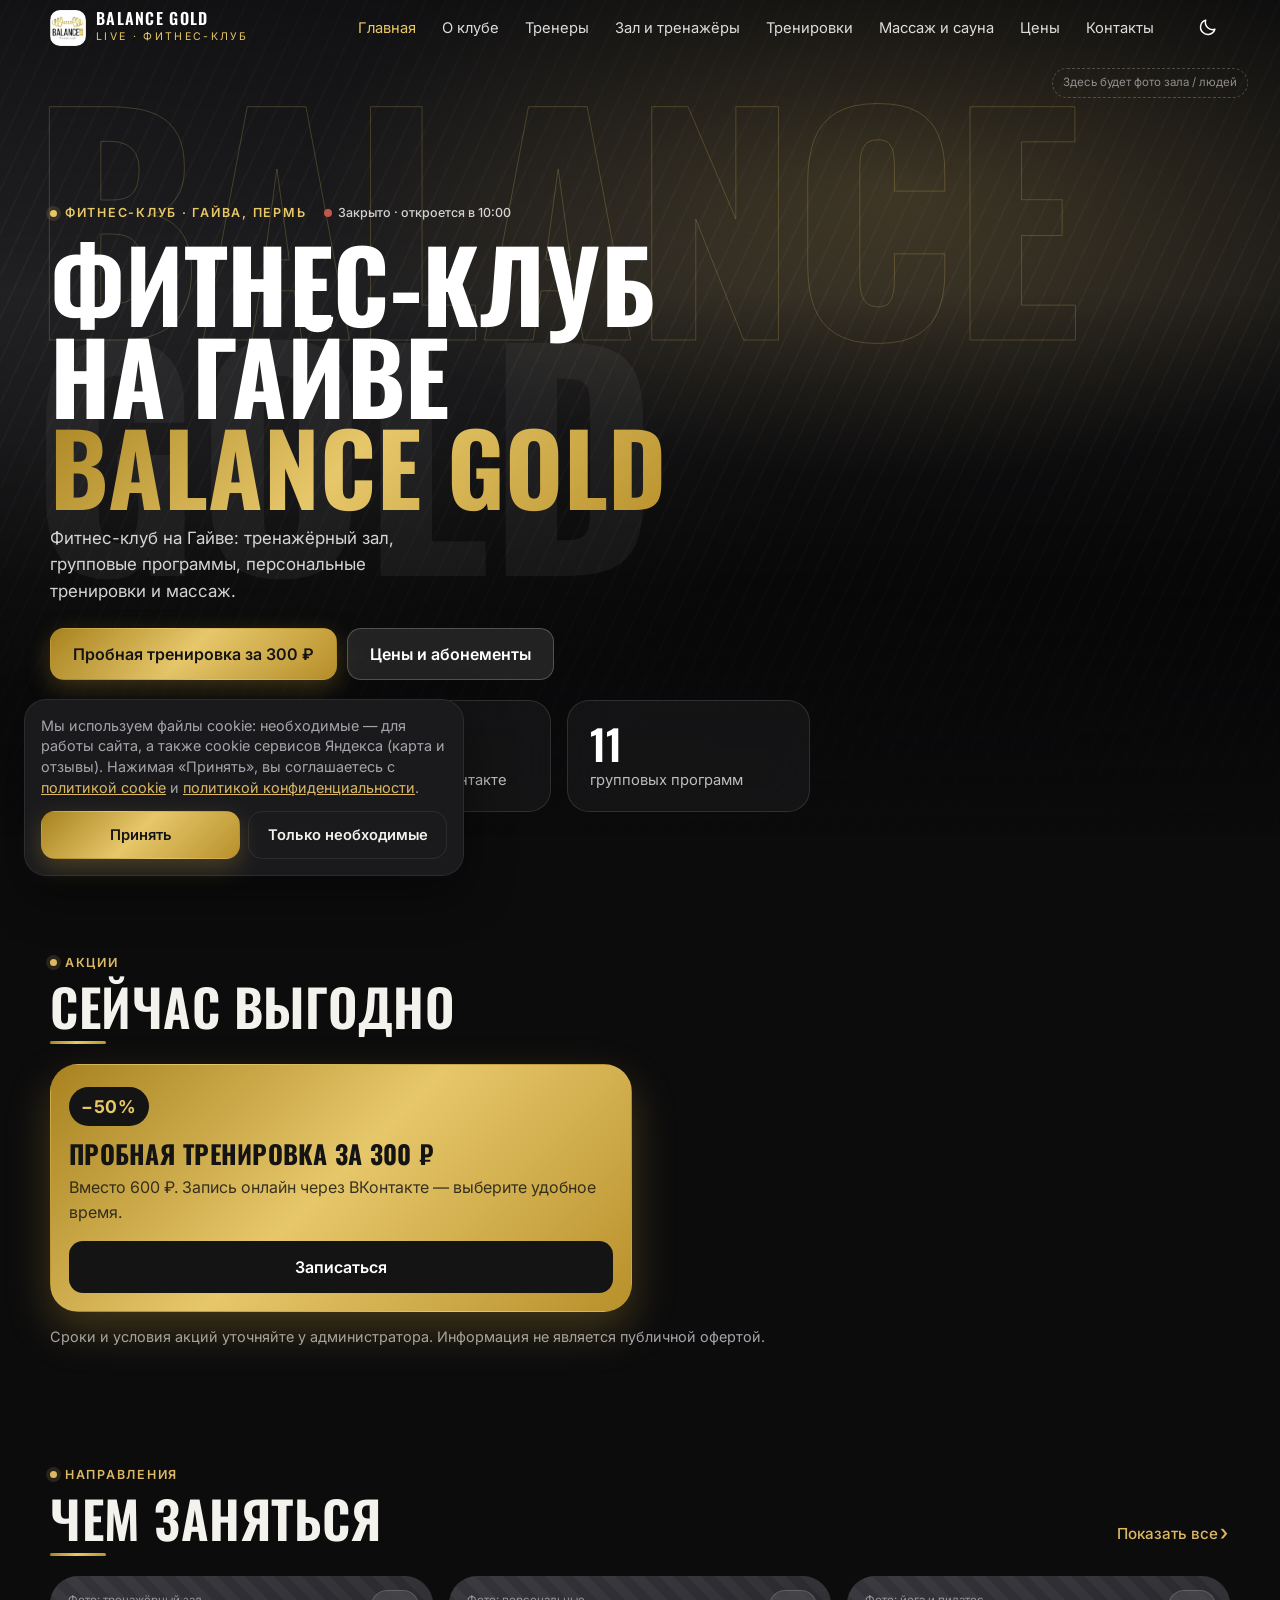
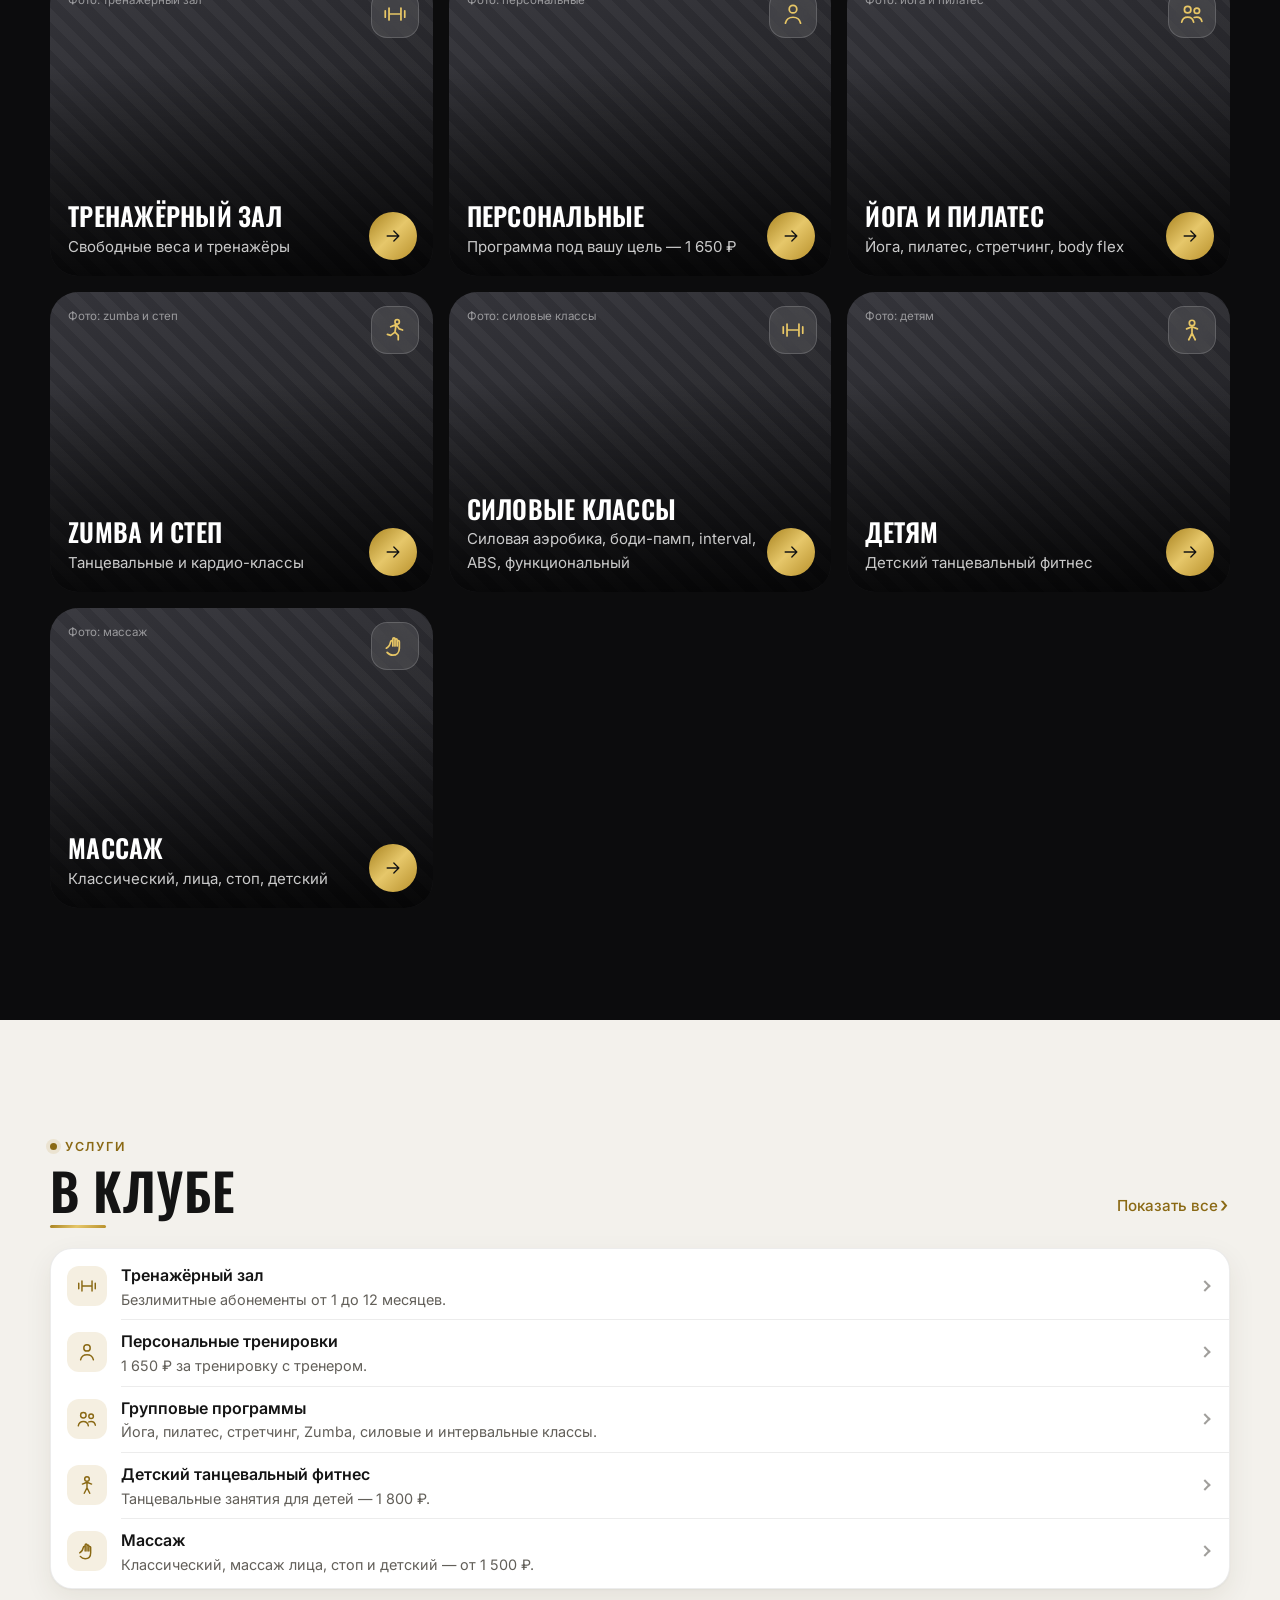
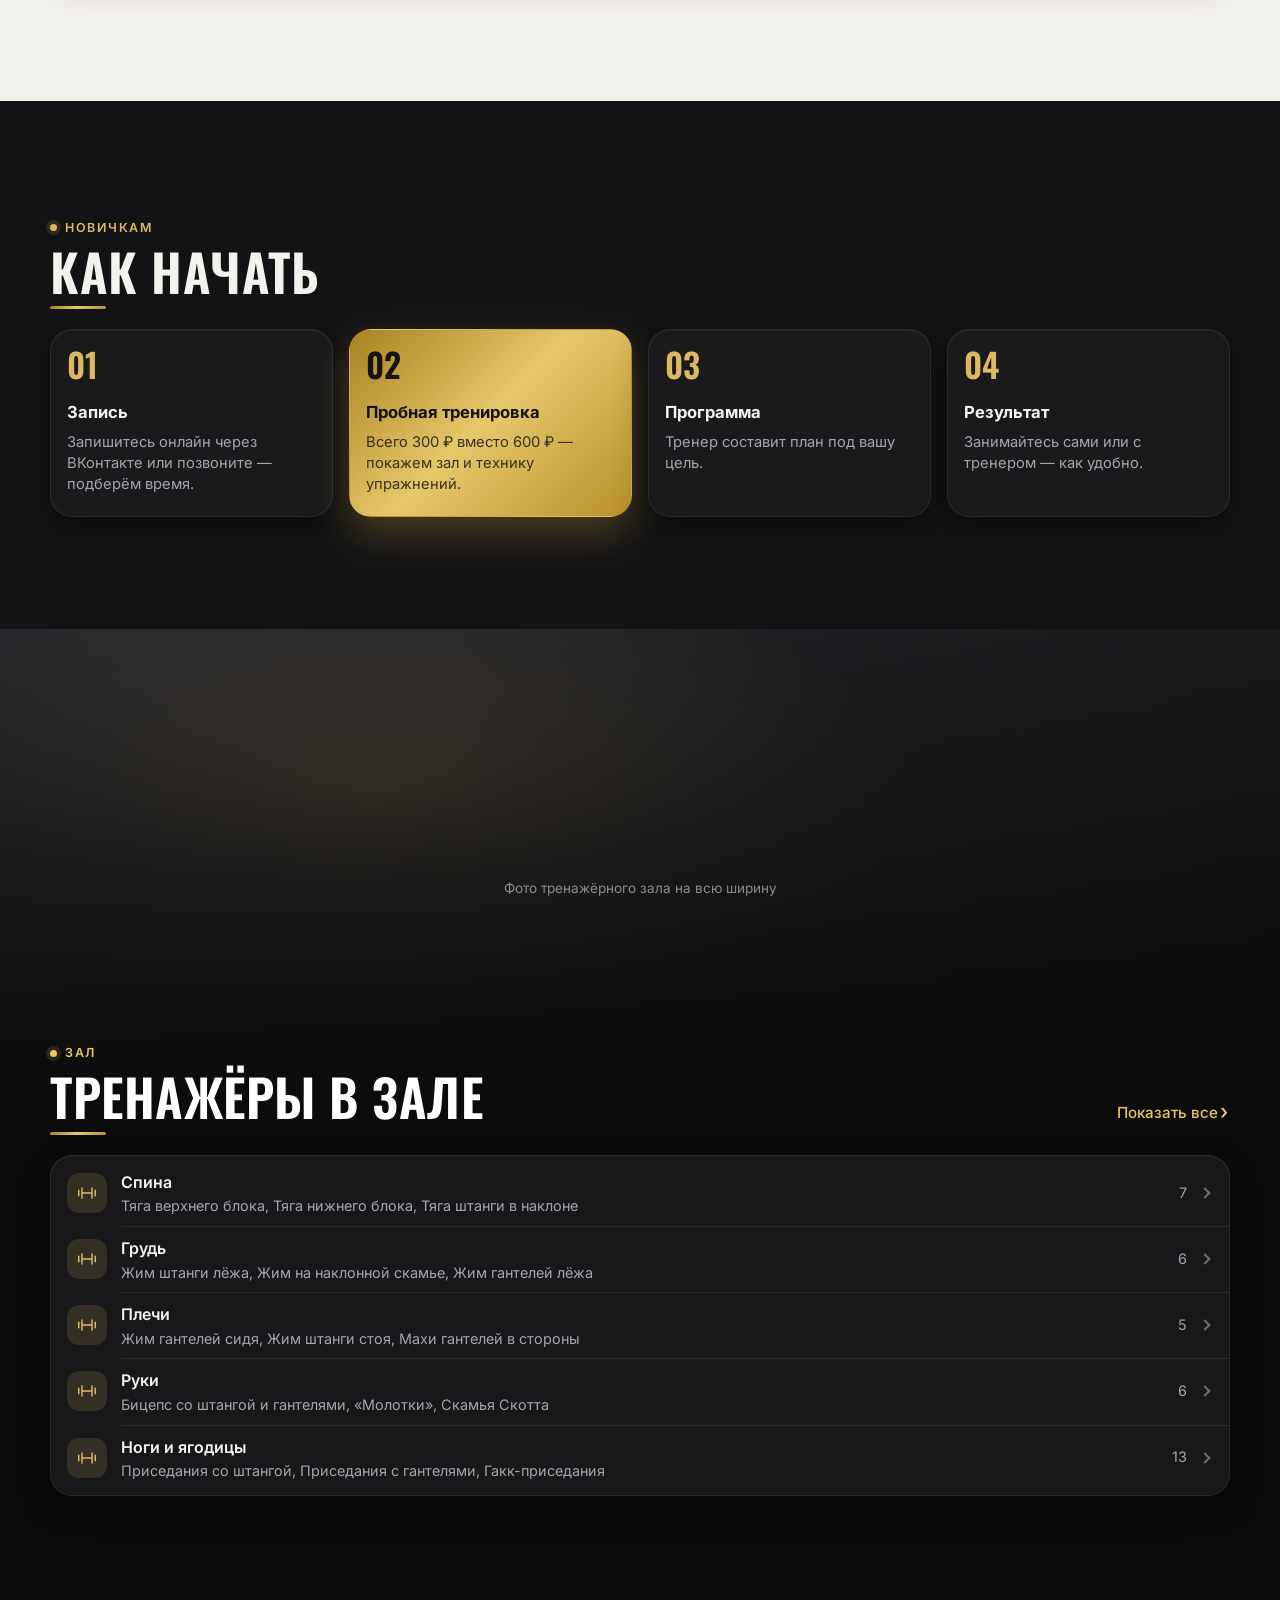
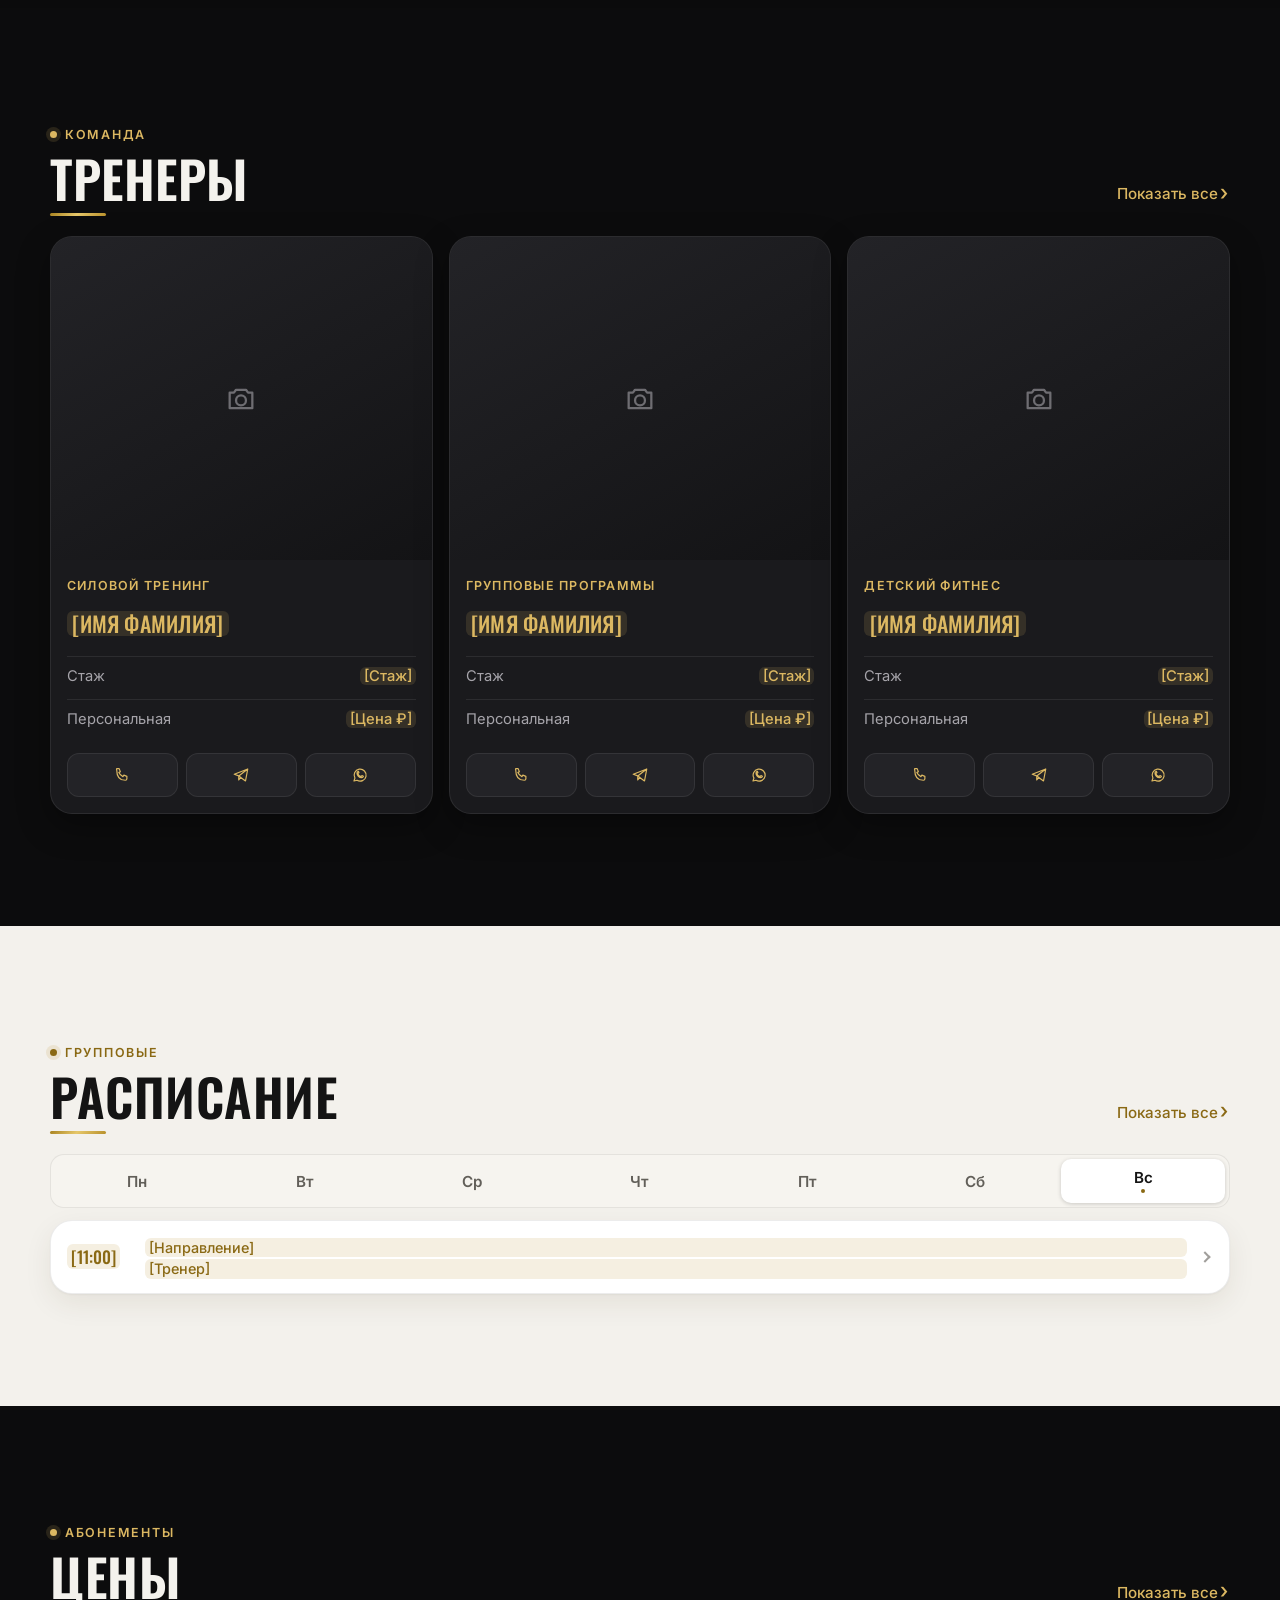
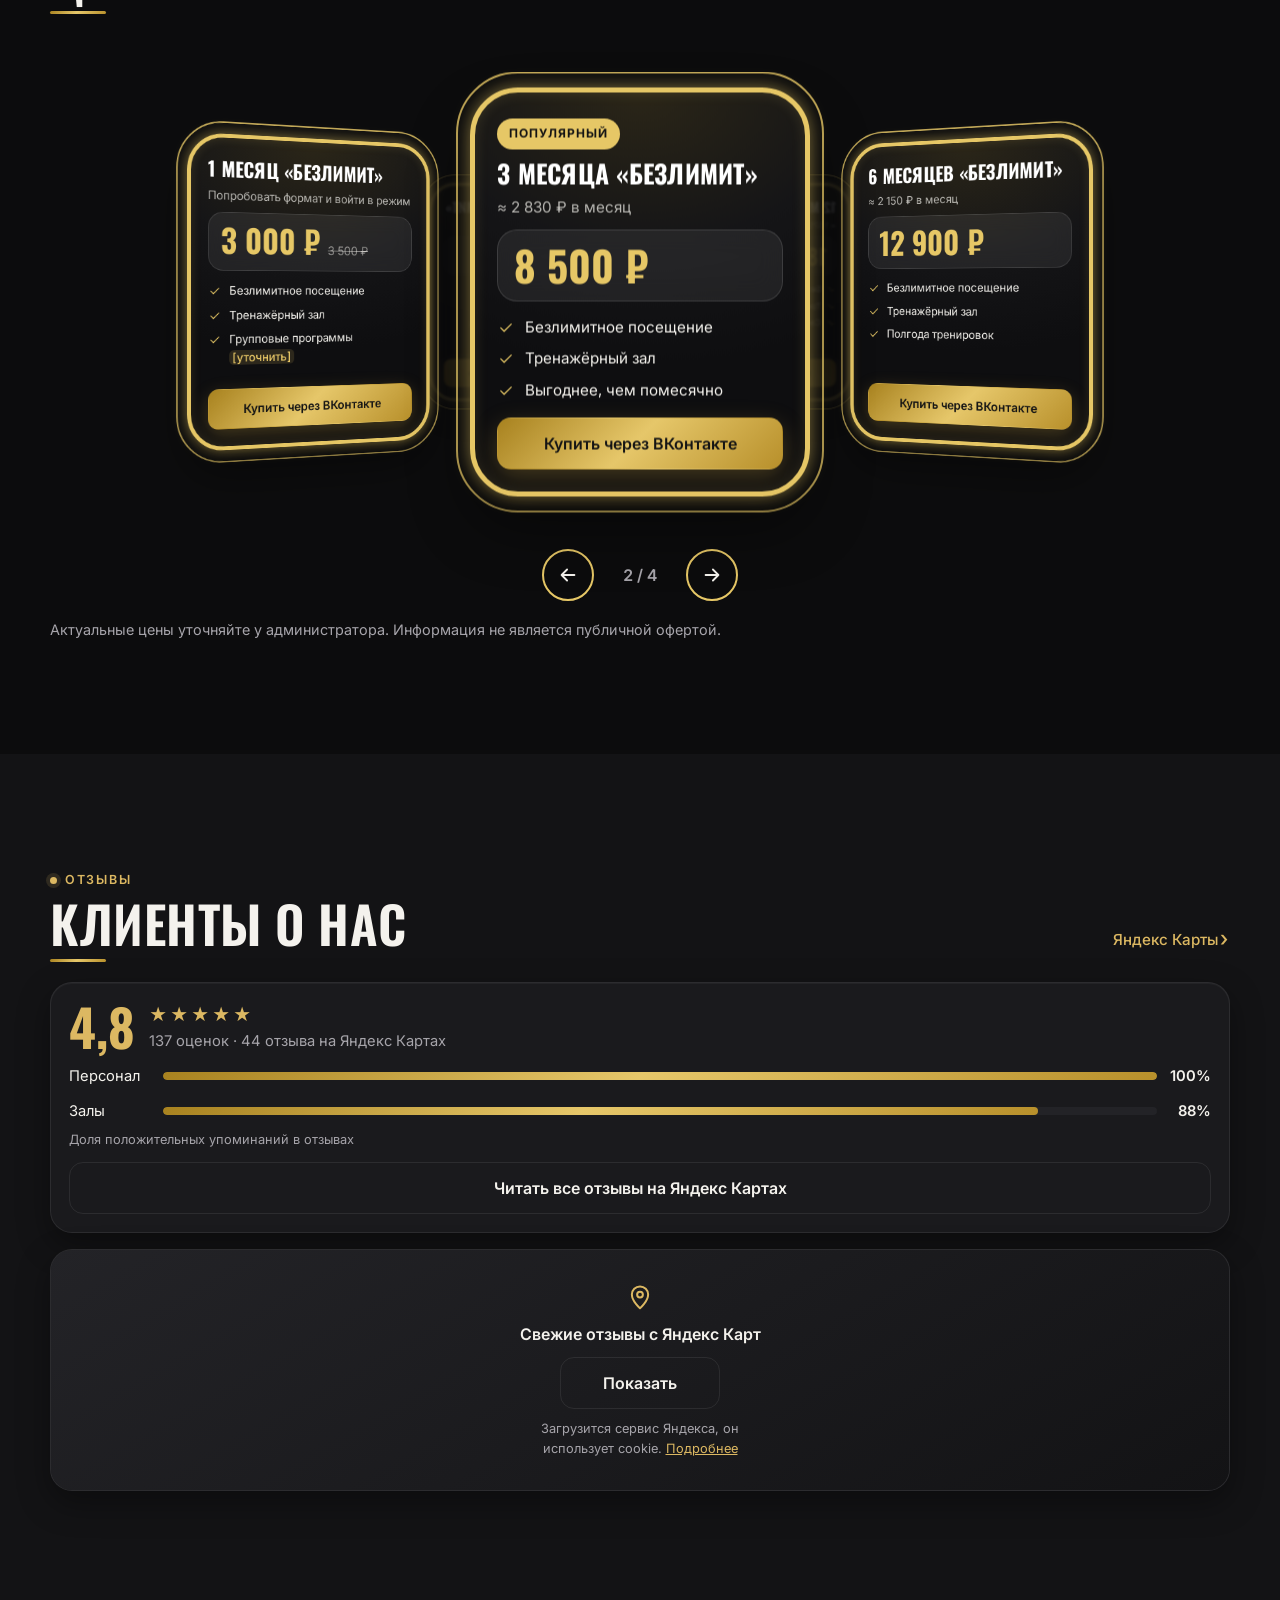
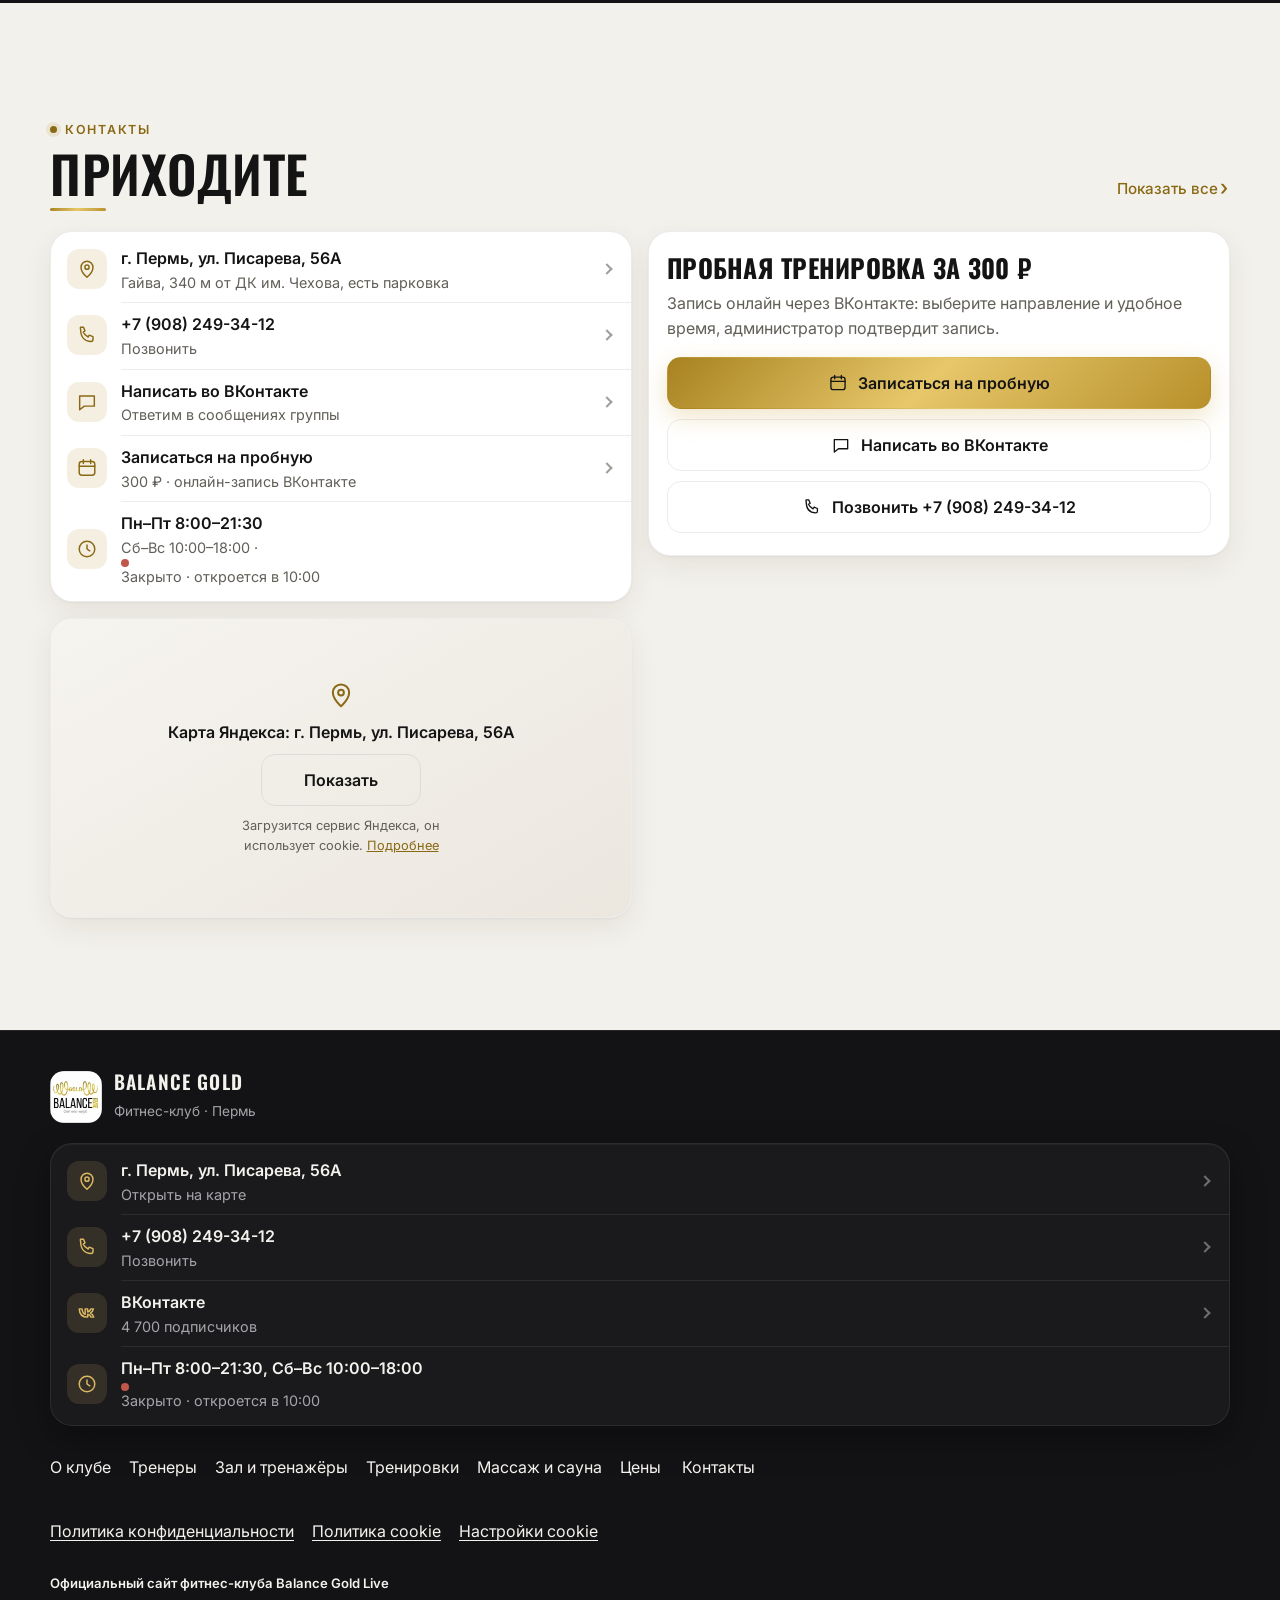
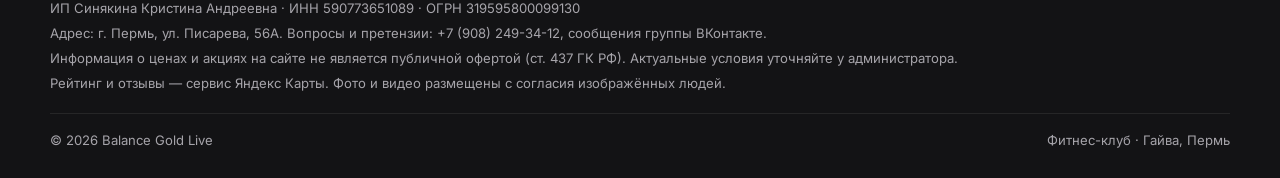
==== commit 9a3ebdfa: "Абонементы: 3D-карусель (coverflow) вместо ленты карточек - Новый переиспользуемый компонент js/cove" ====
--- a/index.html
+++ b/index.html
@@ -25,8 +25,9 @@
   <link rel="preconnect" href="https://fonts.googleapis.com">
   <link rel="preconnect" href="https://fonts.gstatic.com" crossorigin>
   <link href="https://fonts.googleapis.com/css2?family=Inter:wght@400;500;600;700&family=Oswald:wght@500;600;700&display=swap" rel="stylesheet">
-  <link rel="stylesheet" href="css/styles.css?v=8">
-  <link rel="stylesheet" href="css/app.css?v=8">
+  <link rel="stylesheet" href="css/styles.css?v=11">
+  <link rel="stylesheet" href="css/app.css?v=11">
+  <link rel="stylesheet" href="css/coverflow.css?v=11">
   <script type="application/ld+json">
   {
     "@context": "https://schema.org",
@@ -159,7 +160,7 @@
           <div><span class="dot-label">Абонементы</span><h2 class="sec-title" id="price-title">Цены</h2></div>
           <a class="more" href="ceny.html">Показать все</a>
         </div>
-        <div class="rail rail--4" data-render="plans" style="padding-top:8px"></div>
+        <div data-render="planCarousel" data-direction="forward"></div>
         <p class="note">Актуальные цены уточняйте у администратора. Информация не является публичной офертой.</p>
       </div>
     </section>
@@ -195,7 +196,8 @@
 
   <footer id="site-footer"></footer>
 
-  <script src="js/data.js?v=8"></script>
-  <script src="js/main.js?v=8"></script>
+  <script src="js/data.js?v=11"></script>
+  <script src="js/coverflow.js?v=11"></script>
+  <script src="js/main.js?v=11"></script>
 </body>
 </html>
--- a/css/app.css
+++ b/css/app.css
@@ -236,7 +236,7 @@
 .rail::-webkit-scrollbar { display: none; }
 .rail > * { scroll-snap-align: start; }
 @media (min-width: 600px) { .rail { grid-auto-columns: 46%; } }
-@media (min-width: 1024px) { .rail { grid-auto-flow: row; grid-template-columns: repeat(3, 1fr); grid-auto-columns: auto; overflow: visible; margin: 0; padding: 0; } .rail--4 { grid-template-columns: repeat(4, 1fr); } }
+@media (min-width: 1024px) { .rail { grid-auto-flow: row; grid-template-columns: repeat(3, 1fr); grid-auto-columns: auto; overflow: visible; margin: 0; padding: 0; } }
 
 /* Карточки направлений с фото (реф. 1) */
 .photo-card { position: relative; display: flex; flex-direction: column; justify-content: flex-end; min-height: 300px; padding: 18px; border-radius: var(--r-xl); overflow: hidden;
@@ -299,18 +299,7 @@
 .empty { padding: 22px 16px; text-align: center; color: var(--fg-2); }
 
 /* Тарифы */
-.plan { position: relative; display: flex; flex-direction: column; gap: 6px; padding: 22px 18px 18px; }
-.plan h3 { margin: 0; font: 600 1.3rem/1.1 var(--font-display); text-transform: uppercase; }
-.plan p { color: var(--fg-2); font-size: .94rem; }
-.plan__price { font: 600 2rem/1.1 var(--font-display); margin: 10px 0 6px; }
-.plan__price small { font: 400 .9rem var(--font-ui); color: var(--fg-2); margin-left: 4px; }
-.plan ul { list-style: none; padding: 0; margin: 4px 0 16px; display: grid; gap: 8px; font-size: .95rem; }
-.plan li { display: flex; gap: 10px; }
-.plan li svg { flex: none; width: 18px; height: 18px; color: var(--gold); margin-top: 3px; }
-.plan .b { margin-top: auto; }
-.plan--hot h3 { padding-right: 104px; }
 .plan--hot { border: 1.5px solid transparent; background: linear-gradient(var(--card), var(--card)) padding-box, var(--gold-grad) border-box; }
-.plan__badge { position: absolute; top: 14px; right: 14px; padding: 5px 10px; border-radius: var(--r-pill); background: var(--gold-grad); color: var(--on-gold); font-size: .72rem; font-weight: 700; letter-spacing: .08em; text-transform: uppercase; }
 .note { margin-top: 14px; font-size: .9rem; color: var(--fg-2); }
 
 /* Отзывы */
@@ -517,7 +506,6 @@
 .promo--gold p { color: var(--on-gold); opacity: .82; }
 .promo--gold .promo__badge { background: #141414; color: #e8c766; font-size: 1.1rem; }
 
-.plan__price s { font: 400 1rem var(--font-ui); color: var(--fg-2); margin-left: 10px; }
 
 .rating { display: grid; grid-template-columns: auto 1fr; align-items: center; gap: 2px 14px; padding: 18px; text-decoration: none; color: inherit; margin-bottom: var(--gap); }
 .rating b { grid-row: span 2; font: 700 3.2rem/1 var(--font-display); color: var(--gold); }
--- a/css/coverflow.css
+++ b/css/coverflow.css
@@ -0,0 +1,106 @@
+/* =========================================================
+   Coverflow — 3D-карусель карточек (js/coverflow.js)
+   Акцент — фирменное золото сайта. Анимируются только transform / opacity / filter.
+   ========================================================= */
+.cf {
+  --cf-accent: #e6c766;
+  --cf-glow: rgba(230, 199, 102, .55);
+  --cf-w: min(320px, 76vw);
+  --cf-r: 44px;
+  --cf-gap: 12px;
+  position: relative;
+  overflow: hidden;                 /* боковые и задние карточки не дают горизонтальный скролл страницы */
+  margin: 0 calc(var(--pad) * -1);
+  padding: 8px 0 4px;
+}
+@media (min-width: 640px) { .cf { --cf-w: 340px; --cf-r: 48px; --cf-gap: 14px; } }
+
+.cf__stage {
+  position: relative;
+  height: 600px;
+  perspective: 1600px;
+  transform-style: preserve-3d;
+  touch-action: pan-y;              /* вертикальная прокрутка страницы пальцем работает */
+  user-select: none;
+  -webkit-user-select: none;
+  cursor: grab;
+  outline: none;
+}
+.cf__stage.is-dragging { cursor: grabbing; }
+.cf__stage:focus-visible { box-shadow: inset 0 0 0 3px var(--cf-accent); border-radius: 24px; }
+.cf__slot { position: absolute; inset: 0; transform-style: preserve-3d; pointer-events: none; }
+
+/* Карточка: тёмный фон, толстая неоновая рамка */
+.cf__card {
+  position: absolute; left: 50%; top: 50%;
+  width: var(--cf-w);
+  box-sizing: border-box;
+  display: flex; flex-direction: column; gap: 10px;
+  padding: 26px 22px 22px;
+  border-radius: var(--cf-r);
+  border: 5px solid var(--cf-accent);
+  background: radial-gradient(120% 70% at 50% 0%, #2b2618 0%, #151517 55%, #0e0e10 100%);
+  color: #f4f2ed;
+  box-shadow: 0 0 18px var(--cf-glow), inset 0 0 14px rgba(230, 199, 102, .16), 0 30px 60px rgba(0, 0, 0, .45);
+  will-change: transform, opacity, filter;
+  backface-visibility: visible;     /* задние карточки видны зеркально */
+  -webkit-tap-highlight-color: transparent;
+}
+.cf__slot:not(.is-active) .cf__card { cursor: pointer; }
+
+/* Внешняя тонкая рамка со шлейфом (отстаёт на ~85 мс, в покое совпадает с карточкой) */
+.cf__trail {
+  position: absolute; left: 50%; top: 50%;
+  /* высота из JS = высота карточки; отступ рамки добавляется паддингом */
+  box-sizing: content-box;
+  width: calc(var(--cf-w) + var(--cf-gap) * 2 - 4px);
+  padding: var(--cf-gap) 0;
+  border: 2px solid var(--cf-accent);
+  border-radius: calc(var(--cf-r) + var(--cf-gap));
+  pointer-events: none;
+  will-change: transform, opacity;
+}
+
+/* Управление */
+.cf__controls { display: flex; align-items: center; justify-content: center; gap: 18px; margin-top: 8px; }
+.cf__btn {
+  width: 52px; height: 52px; display: grid; place-items: center;
+  border-radius: 50%; border: 2px solid var(--cf-accent); background: transparent; color: var(--fg, #f4f2ed);
+  cursor: pointer; transition: background-color .2s, color .2s, transform .15s;
+}
+.cf__btn svg { width: 22px; height: 22px; }
+.cf__btn:hover { background: var(--cf-accent); color: #141414; }
+.cf__btn:active { transform: scale(.94); }
+.cf__btn:focus-visible { outline: 3px solid var(--cf-accent); outline-offset: 3px; }
+.cf__count { min-width: 56px; text-align: center; font: 600 1rem var(--font-ui, system-ui); color: var(--fg-2, #a6a4aa); font-variant-numeric: tabular-nums; }
+.cf__live { position: absolute; width: 1px; height: 1px; overflow: hidden; clip: rect(0 0 0 0); white-space: nowrap; }
+
+/* Содержимое карточки абонемента */
+.cf-plan__badge {
+  align-self: flex-start; padding: 6px 12px; border-radius: 999px;
+  background: var(--cf-accent); color: #141414; font-size: .75rem; font-weight: 700; letter-spacing: .08em; text-transform: uppercase;
+}
+.cf-plan__title { margin: 0; font: 700 1.6rem/1.05 var(--font-display, sans-serif); text-transform: uppercase; color: #fff; }
+.cf-plan__sub { margin: 0; color: rgba(244, 242, 237, .72); font-size: .95rem; }
+.cf-plan__glass {
+  display: flex; flex-wrap: wrap; align-items: baseline; gap: 4px 10px;
+  padding: 14px 16px; border-radius: 20px;
+  background: rgba(255, 255, 255, .07); border: 1px solid rgba(255, 255, 255, .12);
+  backdrop-filter: blur(12px); -webkit-backdrop-filter: blur(12px);
+}
+.cf-plan__price { font: 700 2.6rem/1 var(--font-display, sans-serif); color: var(--cf-accent); }
+.cf-plan__glass s { color: rgba(244, 242, 237, .55); font-size: 1rem; }
+.cf-plan__per { color: rgba(244, 242, 237, .72); font-size: .95rem; }
+.cf-plan__list { list-style: none; margin: 4px 0 6px; padding: 0; display: grid; gap: 8px; font-size: .95rem; }
+.cf-plan__list li { display: flex; gap: 10px; }
+.cf-plan__list svg { flex: none; width: 18px; height: 18px; margin-top: 3px; color: var(--cf-accent); }
+.cf-plan__list .ph { color: #e8c766; background: rgba(232, 199, 102, .14); }
+.cf-plan__buy { margin-top: auto; }
+
+/* Без анимаций по настройке системы: без 3D, только смена прозрачности */
+.cf--reduce .cf__trail { display: none; }
+.cf--reduce .cf__card { will-change: opacity; }
+@media (prefers-reduced-motion: reduce) {
+  .cf__trail { display: none; }
+  .cf__btn { transition: none; }
+}
